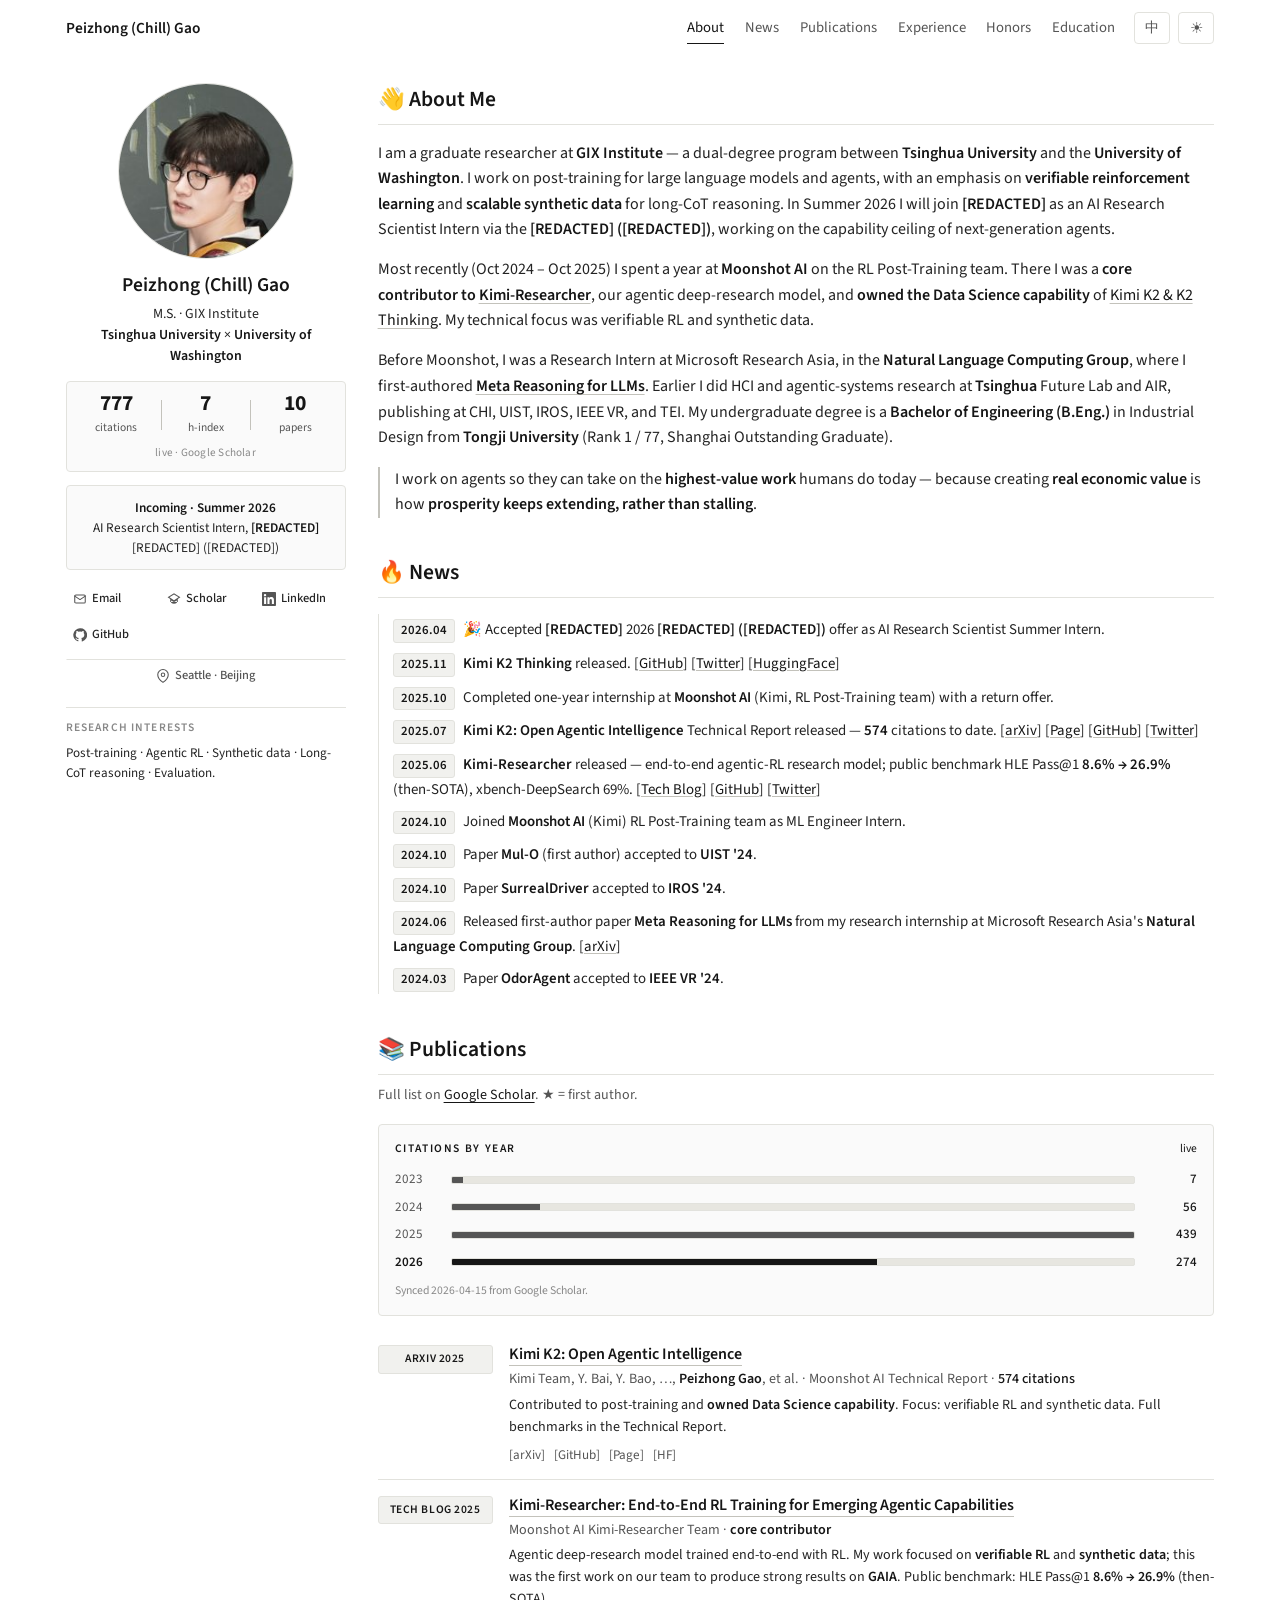
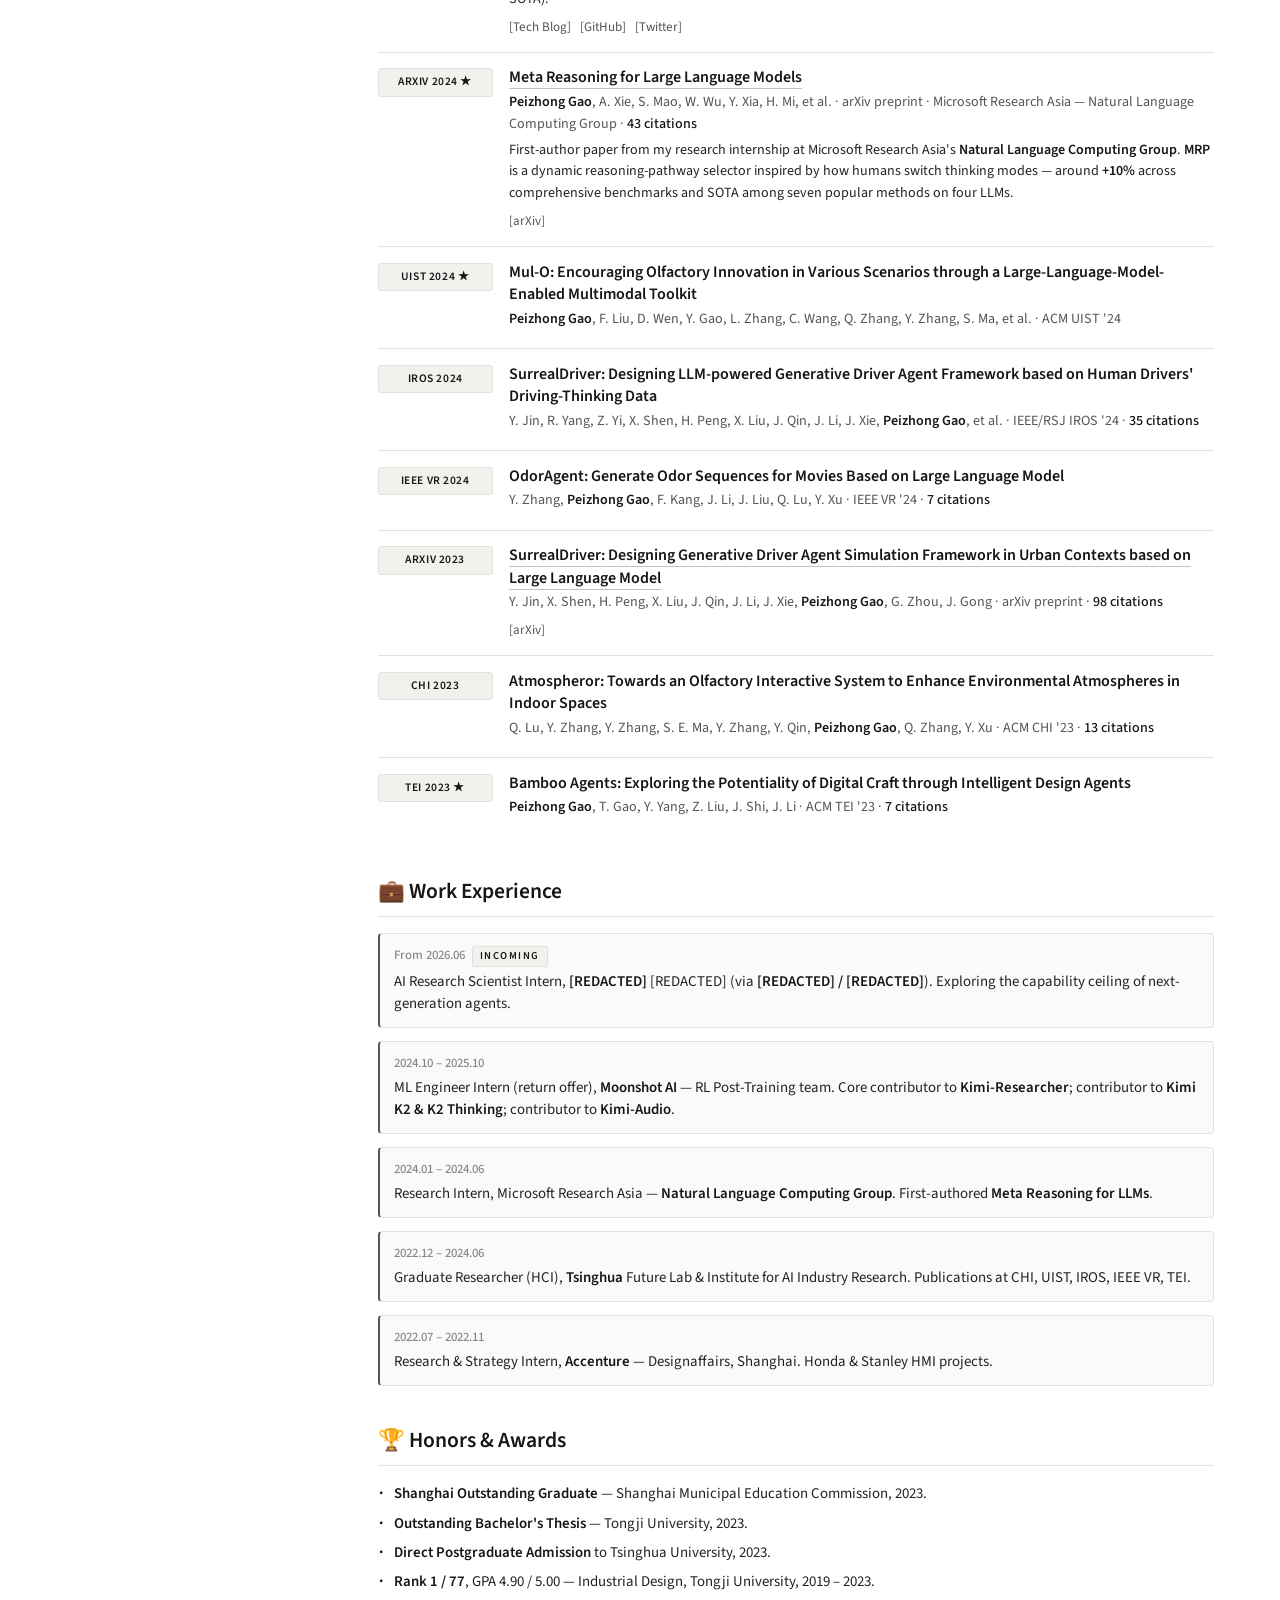
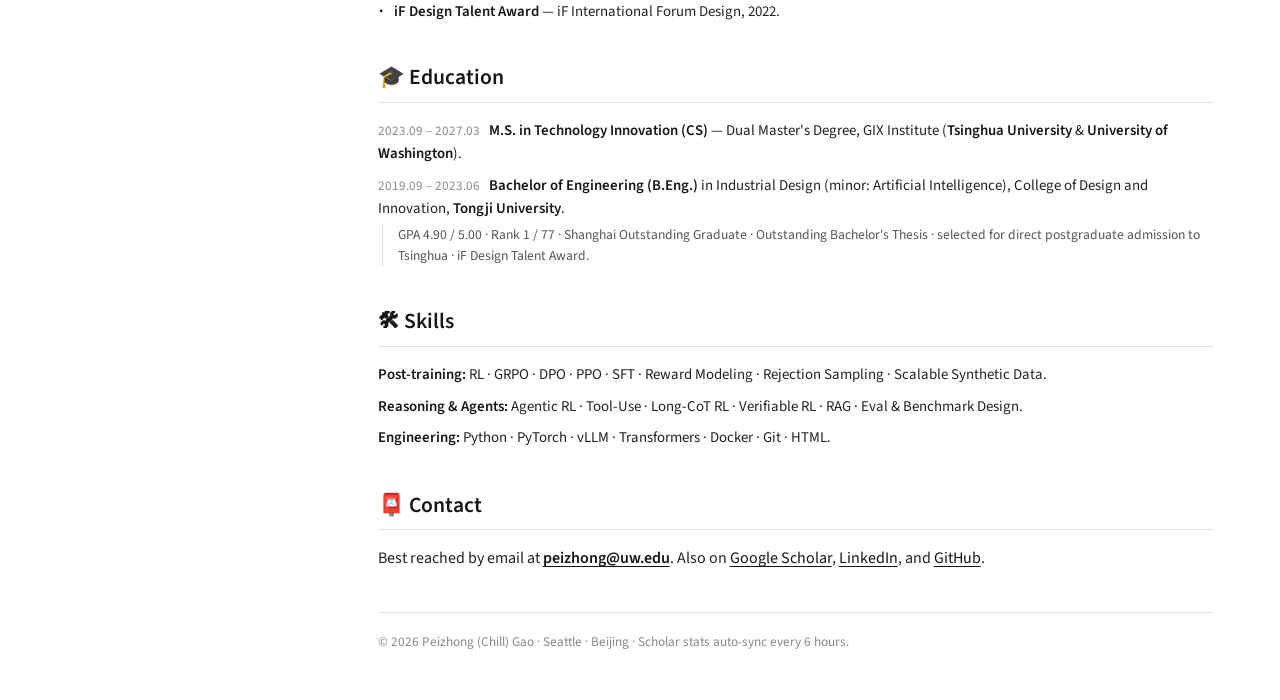
==== index.html @ 4f064c2e "Experience: soften [REDACTED] end date; Moonshot entry reframed as contributor across K2/K2 Thinking" ====
<!DOCTYPE html>
<html lang="en" data-theme="light" data-lang="en">
<head>
  <meta charset="UTF-8" />
  <meta name="viewport" content="width=device-width, initial-scale=1.0" />
  <title>Peizhong (Chill) Gao</title>
  <meta name="description" content="Personal homepage of Peizhong (Chill) Gao — LLM post-training and agent researcher. Incoming AI Research Scientist Intern at [REDACTED]. Core contributor to Kimi-Researcher; owned the Data Science capability of Kimi K2." />
  <meta name="author" content="Peizhong Gao" />

  <meta property="og:type" content="profile" />
  <meta property="og:title" content="Peizhong (Chill) Gao" />
  <meta property="og:description" content="LLM post-training and agent researcher." />
  <meta property="og:image" content="assets/profile.jpg" />

  <link rel="icon" href="data:image/svg+xml,%3Csvg xmlns='http://www.w3.org/2000/svg' viewBox='0 0 32 32'%3E%3Ctext y='23' font-size='20' font-weight='700' font-family='Helvetica,Arial,sans-serif'%3EPG%3C/text%3E%3C/svg%3E" />

  <link rel="preconnect" href="https://fonts.googleapis.com" />
  <link rel="preconnect" href="https://fonts.gstatic.com" crossorigin />
  <link href="https://fonts.googleapis.com/css2?family=Source+Sans+3:wght@400;500;600;700&display=swap" rel="stylesheet" />

  <link rel="stylesheet" href="styles.css?v=15" />
</head>
<body>
  <a class="skip-link" href="#main">Skip to content</a>

  <header class="site-header" id="site-header">
    <div class="header-inner">
      <a href="#top" class="home-link" data-en="Peizhong (Chill) Gao" data-zh="高培中 (Chill Gao)">Peizhong (Chill) Gao</a>
      <nav class="nav-primary" aria-label="Primary">
        <a href="#about"        data-en="About"         data-zh="关于">About</a>
        <a href="#news"         data-en="News"          data-zh="最新">News</a>
        <a href="#publications" data-en="Publications"  data-zh="论文">Publications</a>
        <a href="#experience"   data-en="Experience"    data-zh="经历">Experience</a>
        <a href="#honors"       data-en="Honors"        data-zh="荣誉">Honors</a>
        <a href="#education"    data-en="Education"     data-zh="教育">Education</a>
      </nav>
      <div class="header-tools">
        <button class="lang-toggle" id="langToggle" aria-label="Switch language" title="Switch language">
          <span class="lt-label">EN</span>
        </button>
        <button class="theme-toggle" id="themeToggle" aria-label="Toggle theme" title="Toggle theme">
          <span class="tt-light">☀</span><span class="tt-dark">☾</span>
        </button>
      </div>
    </div>
  </header>

  <div class="page" id="top">

    <aside class="sidebar">
      <img class="avatar" src="assets/profile.jpg" alt="Peizhong Gao" width="176" height="176" />

      <h1 class="profile-name" data-en="Peizhong (Chill) Gao" data-zh="高培中 (Chill Gao)">Peizhong (Chill) Gao</h1>

      <p class="profile-affil"
         data-en-html="true"
         data-en='M.S. · GIX Institute<br><b>Tsinghua University</b> × <b>University of Washington</b>'
         data-zh='GIX 学院 · 硕士研究生<br><b>清华大学</b> × <b>华盛顿大学</b>'>
        M.S. · GIX Institute<br><b>Tsinghua University</b> × <b>University of Washington</b>
      </p>

      <div class="profile-stats">
        <ul class="ps-list">
          <li><span class="ps-num" id="sideTotal">777</span><span class="ps-cap" data-en="citations" data-zh="引用">citations</span></li>
          <li><span class="ps-num" id="sideH">7</span><span class="ps-cap" data-en="h-index" data-zh="h 指数">h-index</span></li>
          <li><span class="ps-num" id="sidePubs">9</span><span class="ps-cap" data-en="papers" data-zh="论文">papers</span></li>
        </ul>
        <p class="ps-src" data-en="live · Google Scholar" data-zh="实时 · Google Scholar">live · Google Scholar</p>
      </div>

      <div class="profile-incoming"
           data-en-html="true"
           data-en='<b>Incoming · Summer 2026</b><br>AI Research Scientist Intern, <b>[REDACTED]</b> [REDACTED] ([REDACTED])'
           data-zh='<b>即将加入 · 2026 夏</b><br>AI Research Scientist 实习生<br><b>[REDACTED]</b> · [REDACTED] ([REDACTED])'>
        <b>Incoming · Summer 2026</b><br>AI Research Scientist Intern, <b>[REDACTED]</b> [REDACTED] ([REDACTED])
      </div>

      <ul class="contact-grid" aria-label="Links">
        <li><a href="mailto:peizhong@uw.edu" title="peizhong@uw.edu">
          <svg viewBox="0 0 24 24" width="16" height="16" fill="none" stroke="currentColor" stroke-width="1.8" stroke-linecap="round" stroke-linejoin="round"><rect x="3" y="5" width="18" height="14" rx="2"/><path d="m3 7 9 6 9-6"/></svg>
          <span>Email</span>
        </a></li>
        <li><a href="https://scholar.google.com/citations?user=Jwg8XugAAAAJ" target="_blank" rel="noopener" title="Google Scholar">
          <svg viewBox="0 0 24 24" width="16" height="16" fill="currentColor"><path d="M12 2 1 9l4.5 2.95V17h13V11.95L23 9 12 2Zm0 2.3L19.7 9 12 14 4.3 9 12 4.3Zm-5 10.3L12 17l5-2.4v3.9c-1.5 1-3.2 1.5-5 1.5s-3.5-.5-5-1.5v-3.9Z"/></svg>
          <span>Scholar</span>
        </a></li>
        <li><a href="https://www.linkedin.com/in/peizhong-gao-%E9%AB%98%E5%9F%B9%E4%B8%AD-83537126a" target="_blank" rel="noopener" title="LinkedIn">
          <svg viewBox="0 0 24 24" width="16" height="16" fill="currentColor"><path d="M20.45 20.45h-3.56v-5.57c0-1.33-.03-3.04-1.85-3.04-1.86 0-2.14 1.45-2.14 2.95v5.66H9.35V9h3.42v1.56h.05c.48-.9 1.64-1.86 3.38-1.86 3.61 0 4.28 2.38 4.28 5.47v6.28ZM5.34 7.43A2.07 2.07 0 1 1 5.34 3.3a2.07 2.07 0 0 1 0 4.13Zm1.78 13.02H3.56V9h3.56v11.45ZM22.23 0H1.77C.79 0 0 .78 0 1.73v20.54C0 23.22.79 24 1.77 24h20.46c.98 0 1.77-.78 1.77-1.73V1.73C24 .78 23.21 0 22.23 0Z"/></svg>
          <span>LinkedIn</span>
        </a></li>
        <li><a href="https://github.com/GPZ12138" target="_blank" rel="noopener" title="GitHub">
          <svg viewBox="0 0 24 24" width="16" height="16" fill="currentColor"><path d="M12 .5a11.5 11.5 0 0 0-3.64 22.41c.58.11.79-.25.79-.56v-2c-3.2.7-3.88-1.37-3.88-1.37-.53-1.35-1.29-1.72-1.29-1.72-1.05-.72.08-.7.08-.7 1.17.08 1.78 1.2 1.78 1.2 1.04 1.78 2.72 1.27 3.38.97.11-.75.41-1.27.74-1.56-2.55-.29-5.24-1.28-5.24-5.7 0-1.26.45-2.29 1.19-3.1-.12-.29-.51-1.46.11-3.05 0 0 .97-.31 3.18 1.18a10.93 10.93 0 0 1 5.78 0c2.2-1.49 3.17-1.18 3.17-1.18.62 1.59.23 2.76.11 3.05.74.81 1.18 1.84 1.18 3.1 0 4.43-2.69 5.41-5.25 5.69.42.36.8 1.07.8 2.16v3.2c0 .31.21.68.8.56A11.5 11.5 0 0 0 12 .5Z"/></svg>
          <span>GitHub</span>
        </a></li>
        <li class="sidebar-loc" title="Location">
          <svg viewBox="0 0 24 24" width="16" height="16" fill="none" stroke="currentColor" stroke-width="1.8" stroke-linecap="round" stroke-linejoin="round"><path d="M21 10c0 7-9 13-9 13S3 17 3 10a9 9 0 1 1 18 0z"/><circle cx="12" cy="10" r="3"/></svg>
          <span data-en="Seattle · Beijing" data-zh="西雅图 · 北京">Seattle · Beijing</span>
        </li>
      </ul>

      <div class="profile-interests">
        <p class="pi-label" data-en="Research interests" data-zh="研究方向">Research interests</p>
        <p class="pi-body"
           data-en="Post-training · Agentic RL · Synthetic data · Long-CoT reasoning · Evaluation."
           data-zh="后训练 · 智能体 RL · 合成数据 · 长思维链 · 评估">
          Post-training · Agentic RL · Synthetic data · Long-CoT reasoning · Evaluation.
        </p>
      </div>
    </aside>

    <main id="main" class="content">

      <section id="about" class="section">
        <h2 data-en="👋 About Me" data-zh="👋 关于我">👋 About Me</h2>
        <div class="about-body"
             data-en-html="true"
             data-en='<p>I am a graduate researcher at <b>GIX Institute</b> — a dual-degree program between <b>Tsinghua University</b> and the <b>University of Washington</b>. I work on post-training for large language models and agents, with an emphasis on <b>verifiable reinforcement learning</b> and <b>scalable synthetic data</b> for long-CoT reasoning. In Summer 2026 I will join <b>[REDACTED]</b> as an AI Research Scientist Intern via the <b>[REDACTED] ([REDACTED])</b>, working on the capability ceiling of next-generation agents.</p><p>Most recently (Oct 2024 – Oct 2025) I spent a year at <b>Moonshot AI</b> on the RL Post-Training team. There I was a <b>core contributor to <a href="https://moonshotai.github.io/Kimi-Researcher/" target="_blank" rel="noopener">Kimi-Researcher</a></b>, our agentic deep-research model, and <b>owned the Data Science capability</b> of <a href="https://github.com/MoonshotAI/Kimi-K2" target="_blank" rel="noopener">Kimi K2 &amp; K2 Thinking</a>. My technical focus was verifiable RL and synthetic data.</p><p>Before Moonshot, I was a Research Intern at Microsoft Research Asia, in the <b>Natural Language Computing Group</b>, where I first-authored <a href="https://arxiv.org/abs/2406.11698" target="_blank" rel="noopener"><b>Meta Reasoning for LLMs</b></a>. Earlier I did HCI and agentic-systems research at <b>Tsinghua</b> Future Lab and AIR, publishing at CHI, UIST, IROS, IEEE&nbsp;VR, and TEI. My undergraduate degree is a <b>Bachelor of Engineering (B.Eng.)</b> in Industrial Design from <b>Tongji University</b> (Rank 1 / 77, Shanghai Outstanding Graduate).</p><p class="about-close">I work on agents so they can take on the <b>highest-value work</b> humans do today — because creating <b>real economic value</b> is how <b>prosperity keeps extending, rather than stalling</b>.</p>'
             data-zh='<p>我是 <b>GIX 学院</b>的在读硕士研究生，GIX 是 <b>清华大学</b>与<b>华盛顿大学</b>合办的双学位项目。我的研究方向是大语言模型与智能体的 post-training，重点放在<b>可验证强化学习</b>与<b>可扩展合成数据</b>，服务于长思维链推理能力的训练。2026 年夏天我将加入<b>[REDACTED]</b>[REDACTED]，通过 <b>[REDACTED] ([REDACTED])</b> 人才项目担任 AI Research Scientist 实习生，研究下一代智能体的能力上限。</p><p>过去一年 (2024.10 – 2025.10) 我在 <b>Moonshot AI</b> 的强化学习 post-training 团队工作。期间我是 <b>Kimi-Researcher</b> (<a href="https://moonshotai.github.io/Kimi-Researcher/" target="_blank" rel="noopener">项目主页</a>) 的核心贡献者 — 这是我们团队的智能体深度研究模型；同时我<b>担任 Kimi K2 与 K2 Thinking 的 Data Science 能力负责人</b> (<a href="https://github.com/MoonshotAI/Kimi-K2" target="_blank" rel="noopener">GitHub</a>)，端到端负责这块能力的数据与训练。技术上的工作重点是可验证 RL 与合成数据。</p><p>在 Moonshot 之前，我在微软亚洲研究院<b>自然语言计算组</b>担任研究实习生，第一作者发表了 <a href="https://arxiv.org/abs/2406.11698" target="_blank" rel="noopener"><b>Meta Reasoning for LLMs</b></a>。更早之前，我在<b>清华大学</b>未来实验室与 AI 产业研究院 (AIR) 做人机交互与智能体方向的研究，论文发表于 CHI、UIST、IROS、IEEE&nbsp;VR、TEI。我的本科学位为<b>工学学士</b>，就读于<b>同济大学</b>工业设计专业，年级第 1 / 77，上海市优秀毕业生。</p><p class="about-close">我做 agent，是希望它们能承接人类今天<b>最高价值的工作</b> — 持续创造真实的<b>经济价值</b>，是让<b>繁荣得以延续、而不是停滞</b>的方式。</p>'>
          <p>I am a graduate researcher at <b>GIX Institute</b> — a dual-degree program between <b>Tsinghua University</b> and the <b>University of Washington</b>. I work on post-training for large language models and agents, with an emphasis on <b>verifiable reinforcement learning</b> and <b>scalable synthetic data</b> for long-CoT reasoning. In Summer 2026 I will join <b>[REDACTED]</b> as an AI Research Scientist Intern via the <b>[REDACTED] ([REDACTED])</b>, working on the capability ceiling of next-generation agents.</p>
          <p>Most recently (Oct 2024 – Oct 2025) I spent a year at <b>Moonshot AI</b> on the RL Post-Training team. There I was a <b>core contributor to <a href="https://moonshotai.github.io/Kimi-Researcher/" target="_blank" rel="noopener">Kimi-Researcher</a></b>, our agentic deep-research model, and <b>owned the Data Science capability</b> of <a href="https://github.com/MoonshotAI/Kimi-K2" target="_blank" rel="noopener">Kimi K2 &amp; K2 Thinking</a>. My technical focus was verifiable RL and synthetic data.</p>
          <p>Before Moonshot, I was a Research Intern at Microsoft Research Asia, in the <b>Natural Language Computing Group</b>, where I first-authored <a href="https://arxiv.org/abs/2406.11698" target="_blank" rel="noopener"><b>Meta Reasoning for LLMs</b></a>. Earlier I did HCI and agentic-systems research at <b>Tsinghua</b> Future Lab and AIR, publishing at CHI, UIST, IROS, IEEE&nbsp;VR, and TEI. My undergraduate degree is a <b>Bachelor of Engineering (B.Eng.)</b> in Industrial Design from <b>Tongji University</b> (Rank 1 / 77, Shanghai Outstanding Graduate).</p>
          <p class="about-close">I work on agents so they can take on the <b>highest-value work</b> humans do today — because creating <b>real economic value</b> is how <b>prosperity keeps extending, rather than stalling</b>.</p>
        </div>
      </section>

      <section id="news" class="section">
        <h2 data-en="🔥 News" data-zh="🔥 最新动态">🔥 News</h2>
        <ul class="news">
          <li data-en-html="true"
              data-en='<span class="ndate">2026.04</span> 🎉 Accepted <b>[REDACTED]</b> 2026 <b>[REDACTED] ([REDACTED])</b> offer as AI Research Scientist Summer Intern.'
              data-zh='<span class="ndate">2026.04</span> 🎉 接受<b>[REDACTED]</b> 2026 <b>[REDACTED] ([REDACTED])</b> 的 Offer，将以 AI Research Scientist 夏季实习生身份加入。'><span class="ndate">2026.04</span> 🎉 Accepted <b>[REDACTED]</b> 2026 <b>[REDACTED] ([REDACTED])</b> offer as AI Research Scientist Summer Intern.</li>
          <li data-en-html="true"
              data-en='<span class="ndate">2025.11</span> <b>Kimi K2 Thinking</b> released. [<a href="https://github.com/MoonshotAI/Kimi-K2" target="_blank" rel="noopener">GitHub</a>] [<a href="https://x.com/Kimi_Moonshot" target="_blank" rel="noopener">Twitter</a>] [<a href="https://huggingface.co/moonshotai" target="_blank" rel="noopener">HuggingFace</a>]'
              data-zh='<span class="ndate">2025.11</span> <b>Kimi K2 Thinking</b> 发布。[<a href="https://github.com/MoonshotAI/Kimi-K2" target="_blank" rel="noopener">GitHub</a>] [<a href="https://x.com/Kimi_Moonshot" target="_blank" rel="noopener">Twitter</a>] [<a href="https://huggingface.co/moonshotai" target="_blank" rel="noopener">HuggingFace</a>]'><span class="ndate">2025.11</span> <b>Kimi K2 Thinking</b> released. [<a href="https://github.com/MoonshotAI/Kimi-K2" target="_blank" rel="noopener">GitHub</a>] [<a href="https://x.com/Kimi_Moonshot" target="_blank" rel="noopener">Twitter</a>] [<a href="https://huggingface.co/moonshotai" target="_blank" rel="noopener">HuggingFace</a>]</li>
          <li data-en-html="true"
              data-en='<span class="ndate">2025.10</span> Completed one-year internship at <b>Moonshot AI</b> (Kimi, RL Post-Training team) with a return offer.'
              data-zh='<span class="ndate">2025.10</span> 完成 <b>Moonshot AI</b> (Kimi，强化学习后训练团队) 为期一年的实习，获得 Return Offer。'><span class="ndate">2025.10</span> Completed one-year internship at <b>Moonshot AI</b> (Kimi, RL Post-Training team) with a return offer.</li>
          <li data-en-html="true"
              data-en='<span class="ndate">2025.07</span> <b>Kimi K2: Open Agentic Intelligence</b> Technical Report released — <b>574</b> citations to date. [<a href="https://arxiv.org/abs/2507.20534" target="_blank" rel="noopener">arXiv</a>] [<a href="https://moonshotai.github.io/Kimi-K2/" target="_blank" rel="noopener">Page</a>] [<a href="https://github.com/MoonshotAI/Kimi-K2" target="_blank" rel="noopener">GitHub</a>] [<a href="https://x.com/Kimi_Moonshot" target="_blank" rel="noopener">Twitter</a>]'
              data-zh='<span class="ndate">2025.07</span> <b>Kimi K2: Open Agentic Intelligence</b> 技术报告发布 — 至今 <b>574</b> 次引用。[<a href="https://arxiv.org/abs/2507.20534" target="_blank" rel="noopener">arXiv</a>] [<a href="https://moonshotai.github.io/Kimi-K2/" target="_blank" rel="noopener">项目页</a>] [<a href="https://github.com/MoonshotAI/Kimi-K2" target="_blank" rel="noopener">GitHub</a>] [<a href="https://x.com/Kimi_Moonshot" target="_blank" rel="noopener">Twitter</a>]'><span class="ndate">2025.07</span> <b>Kimi K2: Open Agentic Intelligence</b> Technical Report released — <b>574</b> citations to date. [<a href="https://arxiv.org/abs/2507.20534" target="_blank" rel="noopener">arXiv</a>] [<a href="https://moonshotai.github.io/Kimi-K2/" target="_blank" rel="noopener">Page</a>] [<a href="https://github.com/MoonshotAI/Kimi-K2" target="_blank" rel="noopener">GitHub</a>] [<a href="https://x.com/Kimi_Moonshot" target="_blank" rel="noopener">Twitter</a>]</li>
          <li data-en-html="true"
              data-en='<span class="ndate">2025.06</span> <b>Kimi-Researcher</b> released — end-to-end agentic-RL research model; public benchmark HLE Pass@1 <b>8.6% → 26.9%</b> (then-SOTA), xbench-DeepSearch 69%. [<a href="https://moonshotai.github.io/Kimi-Researcher/" target="_blank" rel="noopener">Tech Blog</a>] [<a href="https://github.com/MoonshotAI/Kimi-Researcher" target="_blank" rel="noopener">GitHub</a>] [<a href="https://x.com/Kimi_Moonshot" target="_blank" rel="noopener">Twitter</a>]'
              data-zh='<span class="ndate">2025.06</span> <b>Kimi-Researcher</b> 发布 — 端到端智能体 RL 训练的研究模型；公开基准 HLE Pass@1 <b>8.6% → 26.9%</b> (当时 SOTA)，xbench-DeepSearch 69%。[<a href="https://moonshotai.github.io/Kimi-Researcher/" target="_blank" rel="noopener">技术博客</a>] [<a href="https://github.com/MoonshotAI/Kimi-Researcher" target="_blank" rel="noopener">GitHub</a>] [<a href="https://x.com/Kimi_Moonshot" target="_blank" rel="noopener">Twitter</a>]'><span class="ndate">2025.06</span> <b>Kimi-Researcher</b> released — end-to-end agentic-RL research model; public benchmark HLE Pass@1 <b>8.6% → 26.9%</b> (then-SOTA), xbench-DeepSearch 69%. [<a href="https://moonshotai.github.io/Kimi-Researcher/" target="_blank" rel="noopener">Tech Blog</a>] [<a href="https://github.com/MoonshotAI/Kimi-Researcher" target="_blank" rel="noopener">GitHub</a>] [<a href="https://x.com/Kimi_Moonshot" target="_blank" rel="noopener">Twitter</a>]</li>
          <li data-en-html="true"
              data-en='<span class="ndate">2024.10</span> Joined <b>Moonshot AI</b> (Kimi) RL Post-Training team as ML Engineer Intern.'
              data-zh='<span class="ndate">2024.10</span> 加入 <b>Moonshot AI</b> (Kimi) 强化学习后训练团队，担任机器学习工程师实习生。'><span class="ndate">2024.10</span> Joined <b>Moonshot AI</b> (Kimi) RL Post-Training team as ML Engineer Intern.</li>
          <li data-en-html="true"
              data-en='<span class="ndate">2024.10</span> Paper <b>Mul-O</b> (first author) accepted to <b>UIST &apos;24</b>.'
              data-zh='<span class="ndate">2024.10</span> 论文 <b>Mul-O</b> (第一作者) 被 <b>UIST &apos;24</b> 接收。'><span class="ndate">2024.10</span> Paper <b>Mul-O</b> (first author) accepted to <b>UIST '24</b>.</li>
          <li data-en-html="true"
              data-en='<span class="ndate">2024.10</span> Paper <b>SurrealDriver</b> accepted to <b>IROS &apos;24</b>.'
              data-zh='<span class="ndate">2024.10</span> 论文 <b>SurrealDriver</b> 被 <b>IROS &apos;24</b> 接收。'><span class="ndate">2024.10</span> Paper <b>SurrealDriver</b> accepted to <b>IROS '24</b>.</li>
          <li data-en-html="true"
              data-en='<span class="ndate">2024.06</span> Released first-author paper <b>Meta Reasoning for LLMs</b> from my research internship at Microsoft Research Asia&apos;s <b>Natural Language Computing Group</b>. [<a href="https://arxiv.org/abs/2406.11698" target="_blank" rel="noopener">arXiv</a>]'
              data-zh='<span class="ndate">2024.06</span> 发布一作论文 <b>Meta Reasoning for LLMs</b>，成果来自在微软亚洲研究院<b>自然语言计算组</b>的研究实习。[<a href="https://arxiv.org/abs/2406.11698" target="_blank" rel="noopener">arXiv</a>]'><span class="ndate">2024.06</span> Released first-author paper <b>Meta Reasoning for LLMs</b> from my research internship at Microsoft Research Asia's <b>Natural Language Computing Group</b>. [<a href="https://arxiv.org/abs/2406.11698" target="_blank" rel="noopener">arXiv</a>]</li>
          <li data-en-html="true"
              data-en='<span class="ndate">2024.03</span> Paper <b>OdorAgent</b> accepted to <b>IEEE VR &apos;24</b>.'
              data-zh='<span class="ndate">2024.03</span> 论文 <b>OdorAgent</b> 被 <b>IEEE VR &apos;24</b> 接收。'><span class="ndate">2024.03</span> Paper <b>OdorAgent</b> accepted to <b>IEEE VR '24</b>.</li>
          <li data-en-html="true"
              data-en='<span class="ndate">2024.01</span> Started research internship at Microsoft Research Asia (Natural Language Computing Group).'
              data-zh='<span class="ndate">2024.01</span> 入职微软亚洲研究院 (自然语言计算组) 开始研究实习。'><span class="ndate">2024.01</span> Started research internship at Microsoft Research Asia (Natural Language Computing Group).</li>
          <li data-en-html="true"
              data-en='<span class="ndate">2023.09</span> Started M.S. at <b>GIX Institute</b> (<b>Tsinghua</b> × <b>UW</b> dual degree).'
              data-zh='<span class="ndate">2023.09</span> 入读 <b>GIX 学院</b>硕士项目 (<b>清华</b> × <b>华盛顿大学</b>双学位)。'><span class="ndate">2023.09</span> Started M.S. at <b>GIX Institute</b> (<b>Tsinghua</b> × <b>UW</b> dual degree).</li>
          <li data-en-html="true"
              data-en='<span class="ndate">2023.06</span> Graduated from <b>Tongji University</b> with a Bachelor of Engineering in Industrial Design — Rank 1 / 77, Shanghai Outstanding Graduate, Outstanding Thesis; selected for direct postgraduate admission to <b>Tsinghua</b>.'
              data-zh='<span class="ndate">2023.06</span> 毕业于<b>同济大学</b>，获工业设计工学学士学位 — 年级第 1 / 77、上海市优秀毕业生、优秀本科毕业论文；保研 (推免) 至<b>清华大学</b>。'><span class="ndate">2023.06</span> Graduated from <b>Tongji University</b> with a Bachelor of Engineering in Industrial Design — Rank 1 / 77, Shanghai Outstanding Graduate, Outstanding Thesis; selected for direct postgraduate admission to <b>Tsinghua</b>.</li>
          <li data-en-html="true"
              data-en='<span class="ndate">2023.04</span> Poster <b>Atmospheror</b> accepted to <b>CHI &apos;23</b>.'
              data-zh='<span class="ndate">2023.04</span> Poster <b>Atmospheror</b> 被 <b>CHI &apos;23</b> 接收。'><span class="ndate">2023.04</span> Poster <b>Atmospheror</b> accepted to <b>CHI '23</b>.</li>
          <li data-en-html="true"
              data-en='<span class="ndate">2023.02</span> Paper <b>Bamboo Agents</b> (first author) accepted to <b>TEI &apos;23</b>.'
              data-zh='<span class="ndate">2023.02</span> 论文 <b>Bamboo Agents</b> (第一作者) 被 <b>TEI &apos;23</b> 接收。'><span class="ndate">2023.02</span> Paper <b>Bamboo Agents</b> (first author) accepted to <b>TEI '23</b>.</li>
        </ul>
      </section>

      <section id="publications" class="section">
        <h2 data-en="📚 Publications" data-zh="📚 发表论文">📚 Publications</h2>
        <p class="sec-sub" data-en-html="true"
           data-en='Full list on <a href="https://scholar.google.com/citations?user=Jwg8XugAAAAJ" target="_blank" rel="noopener">Google Scholar</a>. ★ = first author.'
           data-zh='完整列表见 <a href="https://scholar.google.com/citations?user=Jwg8XugAAAAJ" target="_blank" rel="noopener">Google Scholar</a>。★ = 第一作者。'>
          Full list on <a href="https://scholar.google.com/citations?user=Jwg8XugAAAAJ" target="_blank" rel="noopener">Google Scholar</a>. ★ = first author.
        </p>

        <div class="impact" id="impact">
          <p class="impact-head-line">
            <span class="impact-label" data-en="Citations by year" data-zh="逐年引用">Citations by year</span>
            <span class="impact-status" id="impactStatus">syncing…</span>
          </p>
          <div class="impact-bars" id="impactBars">
            <div class="impact-bar-row" data-year="2023" data-count="7"><span class="impact-bar-year">2023</span><div class="impact-bar-track"><span class="impact-bar-fill" style="width:1.6%"></span></div><span class="impact-bar-count">7</span></div>
            <div class="impact-bar-row" data-year="2024" data-count="56"><span class="impact-bar-year">2024</span><div class="impact-bar-track"><span class="impact-bar-fill" style="width:12.8%"></span></div><span class="impact-bar-count">56</span></div>
            <div class="impact-bar-row" data-year="2025" data-count="439"><span class="impact-bar-year">2025</span><div class="impact-bar-track"><span class="impact-bar-fill" style="width:100%"></span></div><span class="impact-bar-count">439</span></div>
            <div class="impact-bar-row is-current" data-year="2026" data-count="274"><span class="impact-bar-year">2026</span><div class="impact-bar-track"><span class="impact-bar-fill" style="width:62.4%"></span></div><span class="impact-bar-count">274</span></div>
          </div>
          <p class="impact-note" id="impactUpdated" data-en="Auto-synced every 6 hours from Google Scholar via GitHub Actions." data-zh="每 6 小时通过 GitHub Actions 自动同步自 Google Scholar。">Auto-synced every 6 hours from Google Scholar via GitHub Actions.</p>
        </div>

        <ol class="pub-list">

          <li class="pub">
            <div class="pub-venue">arXiv 2025</div>
            <div class="pub-body">
              <p class="pub-title"><a href="https://arxiv.org/abs/2507.20534" target="_blank" rel="noopener">Kimi K2: Open Agentic Intelligence</a></p>
              <p class="pub-authors">Kimi Team, Y. Bai, Y. Bao, …, <b>Peizhong Gao</b>, et&nbsp;al. · Moonshot AI Technical Report · <span class="pub-cite">574 citations</span></p>
              <p class="pub-note" data-en-html="true" data-en='Contributed to post-training and <b>owned Data Science capability</b>. Focus: verifiable RL and synthetic data. Full benchmarks in the Technical Report.' data-zh='参与后训练，并<b>担任 Data Science 能力负责人</b>。重点：可验证 RL、合成数据。完整 benchmark 请见技术报告。'>Contributed to post-training and <b>owned Data Science capability</b>. Focus: verifiable RL and synthetic data. Full benchmarks in the Technical Report.</p>
              <p class="pub-links"><a href="https://arxiv.org/abs/2507.20534" target="_blank" rel="noopener">[arXiv]</a> <a href="https://github.com/MoonshotAI/Kimi-K2" target="_blank" rel="noopener">[GitHub]</a> <a href="https://moonshotai.github.io/Kimi-K2/" target="_blank" rel="noopener">[Page]</a> <a href="https://huggingface.co/moonshotai" target="_blank" rel="noopener">[HF]</a></p>
            </div>
          </li>

          <li class="pub">
            <div class="pub-venue">Tech Blog 2025</div>
            <div class="pub-body">
              <p class="pub-title"><a href="https://moonshotai.github.io/Kimi-Researcher/" target="_blank" rel="noopener">Kimi-Researcher: End-to-End RL Training for Emerging Agentic Capabilities</a></p>
              <p class="pub-authors">Moonshot AI Kimi-Researcher Team · <b>core contributor</b></p>
              <p class="pub-note" data-en-html="true" data-en='Agentic deep-research model trained end-to-end with RL. My work focused on <b>verifiable RL</b> and <b>synthetic data</b>; this was the first work on our team to produce strong results on <b>GAIA</b>. Public benchmark: HLE Pass@1 <b>8.6% → 26.9%</b> (then-SOTA).' data-zh='端到端 RL 训练的智能体深度研究模型。我的工作重点在<b>可验证 RL</b> 与<b>合成数据</b>；这是团队第一批在 <b>GAIA</b> 上跑出强结果的工作。公开基准：HLE Pass@1 <b>8.6% → 26.9%</b> (当时 SOTA)。'>Agentic deep-research model trained end-to-end with RL. My work focused on <b>verifiable RL</b> and <b>synthetic data</b>; this was the first work on our team to produce strong results on <b>GAIA</b>. Public benchmark: HLE Pass@1 <b>8.6% → 26.9%</b> (then-SOTA).</p>
              <p class="pub-links"><a href="https://moonshotai.github.io/Kimi-Researcher/" target="_blank" rel="noopener">[Tech Blog]</a> <a href="https://github.com/MoonshotAI/Kimi-Researcher" target="_blank" rel="noopener">[GitHub]</a> <a href="https://x.com/Kimi_Moonshot" target="_blank" rel="noopener">[Twitter]</a></p>
            </div>
          </li>

          <li class="pub">
            <div class="pub-venue">arXiv 2024 ★</div>
            <div class="pub-body">
              <p class="pub-title"><a href="https://arxiv.org/abs/2406.11698" target="_blank" rel="noopener">Meta Reasoning for Large Language Models</a></p>
              <p class="pub-authors"><b>Peizhong Gao</b>, A. Xie, S. Mao, W. Wu, Y. Xia, H. Mi, et&nbsp;al. · arXiv preprint · Microsoft Research Asia — Natural Language Computing Group · <span class="pub-cite">43 citations</span></p>
              <p class="pub-note" data-en-html="true" data-en='First-author paper from my research internship at Microsoft Research Asia&apos;s <b>Natural Language Computing Group</b>. <b>MRP</b> is a dynamic reasoning-pathway selector inspired by how humans switch thinking modes — around <b>+10%</b> across comprehensive benchmarks and SOTA among seven popular methods on four LLMs.' data-zh='在微软亚洲研究院<b>自然语言计算组</b>研究实习期间的一作论文。<b>MRP</b> 是受人类思维模式切换启发的动态推理路径选择方法 — 在综合基准上提升约 <b>+10%</b>，在 4 个 LLM × 7 种主流方法中取得 SOTA。'>First-author paper from my research internship at Microsoft Research Asia's <b>Natural Language Computing Group</b>. <b>MRP</b> is a dynamic reasoning-pathway selector inspired by how humans switch thinking modes — around <b>+10%</b> across comprehensive benchmarks and SOTA among seven popular methods on four LLMs.</p>
              <p class="pub-links"><a href="https://arxiv.org/abs/2406.11698" target="_blank" rel="noopener">[arXiv]</a></p>
            </div>
          </li>

          <li class="pub">
            <div class="pub-venue">UIST 2024 ★</div>
            <div class="pub-body">
              <p class="pub-title">Mul-O: Encouraging Olfactory Innovation in Various Scenarios through a Large-Language-Model-Enabled Multimodal Toolkit</p>
              <p class="pub-authors"><b>Peizhong Gao</b>, F. Liu, D. Wen, Y. Gao, L. Zhang, C. Wang, Q. Zhang, Y. Zhang, S. Ma, et&nbsp;al. · ACM UIST '24</p>
            </div>
          </li>

          <li class="pub">
            <div class="pub-venue">IROS 2024</div>
            <div class="pub-body">
              <p class="pub-title">SurrealDriver: Designing LLM-powered Generative Driver Agent Framework based on Human Drivers' Driving-Thinking Data</p>
              <p class="pub-authors">Y. Jin, R. Yang, Z. Yi, X. Shen, H. Peng, X. Liu, J. Qin, J. Li, J. Xie, <b>Peizhong Gao</b>, et&nbsp;al. · IEEE/RSJ IROS '24 · <span class="pub-cite">35 citations</span></p>
            </div>
          </li>

          <li class="pub">
            <div class="pub-venue">IEEE VR 2024</div>
            <div class="pub-body">
              <p class="pub-title">OdorAgent: Generate Odor Sequences for Movies Based on Large Language Model</p>
              <p class="pub-authors">Y. Zhang, <b>Peizhong Gao</b>, F. Kang, J. Li, J. Liu, Q. Lu, Y. Xu · IEEE VR '24 · <span class="pub-cite">7 citations</span></p>
            </div>
          </li>

          <li class="pub">
            <div class="pub-venue">arXiv 2023</div>
            <div class="pub-body">
              <p class="pub-title"><a href="https://arxiv.org/abs/2309.13193" target="_blank" rel="noopener">SurrealDriver: Designing Generative Driver Agent Simulation Framework in Urban Contexts based on Large Language Model</a></p>
              <p class="pub-authors">Y. Jin, X. Shen, H. Peng, X. Liu, J. Qin, J. Li, J. Xie, <b>Peizhong Gao</b>, G. Zhou, J. Gong · arXiv preprint · <span class="pub-cite">98 citations</span></p>
              <p class="pub-links"><a href="https://arxiv.org/abs/2309.13193" target="_blank" rel="noopener">[arXiv]</a></p>
            </div>
          </li>

          <li class="pub">
            <div class="pub-venue">CHI 2023</div>
            <div class="pub-body">
              <p class="pub-title">Atmospheror: Towards an Olfactory Interactive System to Enhance Environmental Atmospheres in Indoor Spaces</p>
              <p class="pub-authors">Q. Lu, Y. Zhang, Y. Zhang, S. E. Ma, Y. Zhang, Y. Qin, <b>Peizhong Gao</b>, Q. Zhang, Y. Xu · ACM CHI '23 · <span class="pub-cite">13 citations</span></p>
            </div>
          </li>

          <li class="pub">
            <div class="pub-venue">TEI 2023 ★</div>
            <div class="pub-body">
              <p class="pub-title">Bamboo Agents: Exploring the Potentiality of Digital Craft through Intelligent Design Agents</p>
              <p class="pub-authors"><b>Peizhong Gao</b>, T. Gao, Y. Yang, Z. Liu, J. Shi, J. Li · ACM TEI '23 · <span class="pub-cite">7 citations</span></p>
            </div>
          </li>

        </ol>
      </section>

      <section id="experience" class="section">
        <h2 data-en="💼 Work Experience" data-zh="💼 工作经历">💼 Work Experience</h2>
        <ul class="exp">
          <li>
            <div class="exp-dates">From 2026.06 <span class="exp-tag" data-en="incoming" data-zh="即将加入">incoming</span></div>
            <p class="exp-role" data-en-html="true"
               data-en='AI Research Scientist Intern, <b>[REDACTED]</b> [REDACTED] (via <b>[REDACTED] / [REDACTED]</b>). Exploring the capability ceiling of next-generation agents.'
               data-zh='AI Research Scientist 实习生，<b>[REDACTED]</b>[REDACTED] (通过 <b>[REDACTED] ([REDACTED])</b> 人才项目)。研究下一代智能体的能力上限。'>
              AI Research Scientist Intern, <b>[REDACTED]</b> [REDACTED] (via <b>[REDACTED] / [REDACTED]</b>). Exploring the capability ceiling of next-generation agents.
            </p>
          </li>
          <li>
            <div class="exp-dates">2024.10 – 2025.10</div>
            <p class="exp-role" data-en-html="true"
               data-en='ML Engineer Intern (return offer), <b>Moonshot AI</b> — RL Post-Training team. Core contributor to <b>Kimi-Researcher</b>; contributor to <b>Kimi K2 &amp; K2 Thinking</b>; contributor to <b>Kimi-Audio</b>.'
               data-zh='机器学习工程师实习生 (获 Return Offer)，<b>Moonshot AI</b> — 强化学习后训练团队。<b>Kimi-Researcher</b> 核心贡献者；<b>Kimi K2 与 K2 Thinking</b> 贡献者；<b>Kimi-Audio</b> 贡献者。'>
              ML Engineer Intern (return offer), <b>Moonshot AI</b> — RL Post-Training team. Core contributor to <b>Kimi-Researcher</b>; contributor to <b>Kimi K2 &amp; K2 Thinking</b>; contributor to <b>Kimi-Audio</b>.
            </p>
          </li>
          <li>
            <div class="exp-dates">2024.01 – 2024.06</div>
            <p class="exp-role" data-en-html="true"
               data-en='Research Intern, Microsoft Research Asia — <b>Natural Language Computing Group</b>. First-authored <b>Meta Reasoning for LLMs</b>.'
               data-zh='研究实习生，微软亚洲研究院 (MSRA) — <b>自然语言计算组 (Natural Language Computing Group)</b>。一作发表 <b>Meta Reasoning for LLMs</b>。'>
              Research Intern, Microsoft Research Asia — <b>Natural Language Computing Group</b>. First-authored <b>Meta Reasoning for LLMs</b>.
            </p>
          </li>
          <li>
            <div class="exp-dates">2022.12 – 2024.06</div>
            <p class="exp-role" data-en-html="true"
               data-en='Graduate Researcher (HCI), <b>Tsinghua</b> Future Lab &amp; Institute for AI Industry Research. Publications at CHI, UIST, IROS, IEEE VR, TEI.'
               data-zh='研究生科研助理 (HCI)，<b>清华大学</b>未来实验室与 AI 产业研究院 (AIR)。论文发表于 CHI、UIST、IROS、IEEE VR、TEI。'>
              Graduate Researcher (HCI), <b>Tsinghua</b> Future Lab &amp; Institute for AI Industry Research. Publications at CHI, UIST, IROS, IEEE VR, TEI.
            </p>
          </li>
          <li>
            <div class="exp-dates">2022.07 – 2022.11</div>
            <p class="exp-role" data-en-html="true"
               data-en='Research &amp; Strategy Intern, <b>Accenture</b> — Designaffairs, Shanghai. Honda &amp; Stanley HMI projects.'
               data-zh='研究与策略实习生，<b>埃森哲 Accenture</b> — Designaffairs，上海。参与 Honda 与 Stanley 的 HMI 项目。'>
              Research &amp; Strategy Intern, <b>Accenture</b> — Designaffairs, Shanghai. Honda &amp; Stanley HMI projects.
            </p>
          </li>
        </ul>
      </section>

      <section id="honors" class="section">
        <h2 data-en="🏆 Honors &amp; Awards" data-zh="🏆 荣誉奖项">🏆 Honors &amp; Awards</h2>
        <ul class="honors">
          <li data-en-html="true" data-en='<b>Shanghai Outstanding Graduate</b> — Shanghai Municipal Education Commission, 2023.' data-zh='<b>上海市优秀毕业生</b> — 上海市教育委员会，2023。'><b>Shanghai Outstanding Graduate</b> — Shanghai Municipal Education Commission, 2023.</li>
          <li data-en-html="true" data-en='<b>Outstanding Bachelor&apos;s Thesis</b> — Tongji University, 2023.' data-zh='<b>优秀本科毕业设计 (论文)</b> — 同济大学，2023。'><b>Outstanding Bachelor's Thesis</b> — Tongji University, 2023.</li>
          <li data-en-html="true" data-en='<b>Direct Postgraduate Admission</b> to Tsinghua University, 2023.' data-zh='<b>保研 (推免)</b> 至清华大学，2023。'><b>Direct Postgraduate Admission</b> to Tsinghua University, 2023.</li>
          <li data-en-html="true" data-en='<b>Rank 1 / 77</b>, GPA 4.90 / 5.00 — Industrial Design, Tongji University, 2019 – 2023.' data-zh='<b>年级第 1 / 77</b>，GPA 4.90 / 5.00 — 同济大学工业设计，2019 – 2023。'><b>Rank 1 / 77</b>, GPA 4.90 / 5.00 — Industrial Design, Tongji University, 2019 – 2023.</li>
          <li data-en-html="true" data-en='<b>iF Design Talent Award</b> — iF International Forum Design, 2022.' data-zh='<b>iF Design Talent Award</b> — iF 国际论坛设计奖，2022。'><b>iF Design Talent Award</b> — iF International Forum Design, 2022.</li>
        </ul>
      </section>

      <section id="education" class="section">
        <h2 data-en="🎓 Education" data-zh="🎓 教育经历">🎓 Education</h2>
        <ul class="edu">
          <li data-en-html="true"
              data-en='<span class="edu-date">2023.09 – 2027.03</span> <b>M.S. in Technology Innovation (CS)</b> — Dual Master&apos;s Degree, GIX Institute (<b>Tsinghua University</b> &amp; <b>University of Washington</b>).'
              data-zh='<span class="edu-date">2023.09 – 2027.03</span> <b>技术创新硕士 (计算机科学方向)</b> — 双学位 (Dual Master&apos;s Degree)，GIX 学院 (<b>清华大学</b> & <b>华盛顿大学</b>)。'>
            <span class="edu-date">2023.09 – 2027.03</span> <b>M.S. in Technology Innovation (CS)</b> — Dual Master's Degree, GIX Institute (<b>Tsinghua University</b> &amp; <b>University of Washington</b>).
          </li>
          <li data-en-html="true" data-en='<span class="edu-date">2019.09 – 2023.06</span> <b>Bachelor of Engineering (B.Eng.)</b> in Industrial Design (minor: Artificial Intelligence), College of Design and Innovation, <b>Tongji University</b>.<div class="edu-sub">GPA 4.90 / 5.00 · Rank 1 / 77 · Shanghai Outstanding Graduate · Outstanding Bachelor&apos;s Thesis · selected for direct postgraduate admission to Tsinghua · iF Design Talent Award.</div>' data-zh='<span class="edu-date">2019.09 – 2023.06</span> <b>工学学士 (Bachelor of Engineering)</b>，工业设计 (辅修：人工智能)，设计创意学院，<b>同济大学</b>。<div class="edu-sub">GPA 4.90 / 5.00 · 年级第 1 / 77 · 上海市优秀毕业生 · 优秀本科毕业论文 · 保研 (推免) 至清华 · iF Design Talent Award。</div>'>
            <span class="edu-date">2019.09 – 2023.06</span> <b>Bachelor of Engineering (B.Eng.)</b> in Industrial Design (minor: Artificial Intelligence), College of Design and Innovation, <b>Tongji University</b>.
            <div class="edu-sub">GPA 4.90 / 5.00 · Rank 1 / 77 · Shanghai Outstanding Graduate · Outstanding Bachelor's Thesis · selected for direct postgraduate admission to Tsinghua · iF Design Talent Award.</div>
          </li>
        </ul>
      </section>

      <section id="skills" class="section">
        <h2 data-en="🛠 Skills" data-zh="🛠 技能">🛠 Skills</h2>
        <p class="skills-line" data-en-html="true" data-en='<b>Post-training:</b> RL · GRPO · DPO · PPO · SFT · Reward Modeling · Rejection Sampling · Scalable Synthetic Data.' data-zh='<b>后训练：</b>RL · GRPO · DPO · PPO · SFT · Reward Modeling · Rejection Sampling · 可扩展合成数据。'><b>Post-training:</b> RL · GRPO · DPO · PPO · SFT · Reward Modeling · Rejection Sampling · Scalable Synthetic Data.</p>
        <p class="skills-line" data-en-html="true" data-en='<b>Reasoning &amp; Agents:</b> Agentic RL · Tool-Use · Long-CoT RL · Verifiable RL · RAG · Eval &amp; Benchmark Design.' data-zh='<b>推理与智能体：</b>Agentic RL · 工具使用 · 长思维链 RL · 可验证 RL · RAG · 评估与基准设计。'><b>Reasoning &amp; Agents:</b> Agentic RL · Tool-Use · Long-CoT RL · Verifiable RL · RAG · Eval &amp; Benchmark Design.</p>
        <p class="skills-line" data-en-html="true" data-en='<b>Engineering:</b> Python · PyTorch · vLLM · Transformers · Docker · Git · HTML.' data-zh='<b>工程：</b>Python · PyTorch · vLLM · Transformers · Docker · Git · HTML。'><b>Engineering:</b> Python · PyTorch · vLLM · Transformers · Docker · Git · HTML.</p>
      </section>

      <section id="contact" class="section">
        <h2 data-en="📮 Contact" data-zh="📮 联系我">📮 Contact</h2>
        <p data-en-html="true"
           data-en='Best reached by email at <a href="mailto:peizhong@uw.edu"><b>peizhong@uw.edu</b></a>. Also on <a href="https://scholar.google.com/citations?user=Jwg8XugAAAAJ" target="_blank" rel="noopener">Google Scholar</a>, <a href="https://www.linkedin.com/in/peizhong-gao-%E9%AB%98%E5%9F%B9%E4%B8%AD-83537126a" target="_blank" rel="noopener">LinkedIn</a>, and <a href="https://github.com/GPZ12138" target="_blank" rel="noopener">GitHub</a>.'
           data-zh='最直接的联系方式：邮件 <a href="mailto:peizhong@uw.edu"><b>peizhong@uw.edu</b></a>。也可以在 <a href="https://scholar.google.com/citations?user=Jwg8XugAAAAJ" target="_blank" rel="noopener">Google Scholar</a>、<a href="https://www.linkedin.com/in/peizhong-gao-%E9%AB%98%E5%9F%B9%E4%B8%AD-83537126a" target="_blank" rel="noopener">LinkedIn</a> 或 <a href="https://github.com/GPZ12138" target="_blank" rel="noopener">GitHub</a> 上找到我。'>
          Best reached by email at <a href="mailto:peizhong@uw.edu"><b>peizhong@uw.edu</b></a>. Also on <a href="https://scholar.google.com/citations?user=Jwg8XugAAAAJ" target="_blank" rel="noopener">Google Scholar</a>, <a href="https://www.linkedin.com/in/peizhong-gao-%E9%AB%98%E5%9F%B9%E4%B8%AD-83537126a" target="_blank" rel="noopener">LinkedIn</a>, and <a href="https://github.com/GPZ12138" target="_blank" rel="noopener">GitHub</a>.
        </p>
      </section>

      <footer class="site-footer">
        <p data-en="© 2026 Peizhong (Chill) Gao · Seattle · Beijing · Scholar stats auto-sync every 6 hours." data-zh="© 2026 高培中 (Chill Gao) · 西雅图 · 北京 · Scholar 数据每 6 小时自动同步。">© 2026 Peizhong (Chill) Gao · Seattle · Beijing · Scholar stats auto-sync every 6 hours.</p>
      </footer>
    </main>
  </div>

  <script src="script.js?v=12" defer></script>
  <script src="analytics.js?v=1" defer></script>
</body>
</html>
---- styles.css ----
/* =============================================================
 * Peizhong (Chill) Gao — personal site
 * One font. Monochrome gray palette. No accent colors.
 * ============================================================= */

:root {
  --bg:            #ffffff;
  --bg-soft:       #fafafa;
  --bg-mute:       #f1f1ee;
  --bg-deep:       #e7e6e0;
  --text:          #161616;
  --text-body:     #232323;
  --text-dim:      #555555;
  --text-faint:    #888888;
  --border:        #e2e2dd;
  --border-strong: #c3c2bb;

  --ff:    "Source Sans 3", -apple-system, BlinkMacSystemFont, "Segoe UI", Roboto, "Helvetica Neue", Arial, sans-serif;

  --page-max:   1200px;
  --sidebar-w:  280px;
  --header-h:   56px;
  --gap:        clamp(1.4rem, 2.5vw, 2.2rem);
  --px:         clamp(1rem, 2.2vw, 1.6rem);
  --radius:     4px;
}

html[data-theme="dark"] {
  --bg:            #0e0e0f;
  --bg-soft:       #151516;
  --bg-mute:       #1c1c1d;
  --bg-deep:       #222224;
  --text:          #ededec;
  --text-body:     #d6d6d4;
  --text-dim:      #a1a19d;
  --text-faint:    #70706d;
  --border:        #2a2a2c;
  --border-strong: #3c3c3f;
}

/* Reset */
*, *::before, *::after { box-sizing: border-box; }
html { -webkit-text-size-adjust: 100%; text-size-adjust: 100%; scroll-behavior: smooth; scroll-padding-top: calc(var(--header-h) + 10px); }
body, h1, h2, h3, h4, h5, h6, p, ul, ol, figure { margin: 0; }
ul, ol { padding: 0; list-style: none; }
img, svg { display: block; max-width: 100%; }
a { color: inherit; }
button { font: inherit; color: inherit; background: none; border: 0; cursor: pointer; padding: 0; }

body {
  margin: 0;
  font-family: var(--ff);
  font-size: 1rem;
  line-height: 1.6;
  color: var(--text-body);
  background: var(--bg);
  -webkit-font-smoothing: antialiased;
  -moz-osx-font-smoothing: grayscale;
  text-rendering: optimizeLegibility;
}
::selection { background: var(--text); color: var(--bg); }

b, strong { font-weight: 600; color: var(--text); }
em { font-style: normal; }     /* disable italics everywhere */

.skip-link {
  position: absolute; top: -40px; left: 12px; z-index: 100;
  background: var(--text); color: var(--bg); padding: 6px 10px;
  text-decoration: none; border-radius: 3px;
}
.skip-link:focus { top: 10px; }

/* Header */
.site-header {
  position: sticky; top: 0; z-index: 40;
  background: color-mix(in oklab, var(--bg) 92%, transparent);
  backdrop-filter: blur(10px);
  -webkit-backdrop-filter: blur(10px);
  border-bottom: 1px solid transparent;
  transition: border-color 0.2s;
}
.site-header.is-scrolled { border-bottom-color: var(--border); }
.header-inner {
  max-width: var(--page-max);
  margin: 0 auto;
  padding: 0 var(--px);
  height: var(--header-h);
  display: flex; align-items: center; gap: 1.2rem;
}
.home-link {
  text-decoration: none;
  color: var(--text);
  font-weight: 600;
  margin-right: auto;
  font-size: 0.96rem;
}
.nav-primary { display: flex; gap: 1.3rem; font-size: 0.92rem; }
.nav-primary a {
  color: var(--text-dim);
  text-decoration: none;
  padding: 4px 0;
  border-bottom: 1.5px solid transparent;
  transition: color 0.15s, border-color 0.15s;
}
.nav-primary a:hover,
.nav-primary a.is-active {
  color: var(--text);
  border-bottom-color: var(--text);
}
@media (max-width: 880px) { .nav-primary { gap: 0.9rem; font-size: 0.88rem; } }
@media (max-width: 720px) { .nav-primary { display: none; } }

.header-tools { display: flex; align-items: center; gap: 8px; }
.lang-toggle, .theme-toggle {
  width: auto; min-width: 36px; height: 32px;
  padding: 0 10px;
  border-radius: 4px;
  border: 1px solid var(--border);
  color: var(--text-dim);
  font-size: 0.85rem;
  font-weight: 500;
  display: inline-flex; align-items: center; justify-content: center;
  transition: color 0.15s, border-color 0.15s, background 0.15s;
}
.lang-toggle:hover, .theme-toggle:hover {
  color: var(--text);
  border-color: var(--border-strong);
  background: var(--bg-mute);
}
.theme-toggle { width: 32px; padding: 0; font-size: 0.95rem; }
.theme-toggle .tt-dark { display: none; }
html[data-theme="dark"] .theme-toggle .tt-light { display: none; }
html[data-theme="dark"] .theme-toggle .tt-dark  { display: inline; }

/* Page layout */
.page {
  max-width: var(--page-max);
  margin: 0 auto;
  padding: 1.6rem var(--px) 3rem;
  display: grid;
  grid-template-columns: var(--sidebar-w) minmax(0, 1fr);
  gap: var(--gap);
  align-items: start;
}
@media (max-width: 960px) {
  .page { grid-template-columns: 1fr; }
}

/* Sidebar */
.sidebar {
  position: sticky;
  top: calc(var(--header-h) + 0.8rem);
  align-self: start;
}
@media (max-width: 960px) {
  .sidebar { position: static; margin-bottom: 1rem; }
}

.avatar {
  width: 176px;
  height: 176px;
  margin: 0 auto 0.9rem;
  border-radius: 50%;
  object-fit: cover;
  object-position: center 25%;
  display: block;
  border: 1px solid var(--border);
}

.profile-name {
  font-size: 1.22rem;
  font-weight: 600;
  color: var(--text);
  text-align: center;
  line-height: 1.25;
  margin-bottom: 0.4rem;
}

.profile-affil {
  font-size: 0.87rem;
  color: var(--text-body);
  text-align: center;
  line-height: 1.5;
  margin-bottom: 0.9rem;
}

/* Stats + Incoming — identical box style for visual consistency */
.profile-stats,
.profile-incoming {
  padding: 0.7rem 0.8rem;
  background: var(--bg-soft);
  border: 1px solid var(--border);
  border-radius: var(--radius);
  margin-bottom: 0.85rem;
}
.profile-stats { padding: 0.7rem 0.3rem 0.55rem; }
.ps-list {
  display: grid;
  grid-template-columns: repeat(3, 1fr);
  gap: 0;
  text-align: center;
}
.ps-list li {
  display: flex; flex-direction: column; gap: 1px;
  padding: 0 4px;
  position: relative;
}
.ps-list li + li::before {
  content: "";
  position: absolute; left: 0; top: 15%; bottom: 15%;
  width: 1px;
  background: var(--border-strong);
}
.ps-num {
  font-size: 1.35rem;
  font-weight: 700;
  color: var(--text);
  line-height: 1;
  font-variant-numeric: tabular-nums;
}
.ps-cap {
  font-size: 0.72rem;
  color: var(--text-dim);
  margin-top: 3px;
  text-transform: lowercase;
}
.ps-src {
  font-size: 0.7rem;
  text-align: center;
  color: var(--text-faint);
  margin-top: 0.45rem;
  letter-spacing: 0.02em;
}

.profile-incoming {
  font-size: 0.83rem;
  text-align: center;
  line-height: 1.5;
  color: var(--text-body);
}

/* Contact grid: 3 columns, icon + label inline */
.contact-grid {
  display: grid;
  grid-template-columns: repeat(3, 1fr);
  gap: 4px;
  margin-bottom: 0.9rem;
}
.contact-grid > li > a,
.contact-grid > li.sidebar-loc {
  display: inline-flex;
  align-items: center;
  gap: 5px;
  padding: 5px 6px;
  font-size: 0.78rem;
  border-radius: 3px;
  color: var(--text-body);
  text-decoration: none;
  border: 1px solid transparent;
  white-space: nowrap;
  transition: background 0.15s, border-color 0.15s, color 0.15s;
}
.contact-grid > li > a:hover {
  background: var(--bg-mute);
  border-color: var(--border);
  color: var(--text);
}
.contact-grid > li > a > svg,
.contact-grid > li.sidebar-loc > svg {
  width: 14px; height: 14px;
  color: var(--text-dim);
  flex-shrink: 0;
}
.contact-grid > li > a:hover > svg { color: var(--text); }
.contact-grid > li.sidebar-loc {
  color: var(--text-dim);
  font-size: 0.78rem;
  grid-column: 1 / -1;
  justify-content: center;
  padding-top: 6px;
  margin-top: 4px;
  border-top: 1px solid var(--border);
  border-radius: 0;
}
.contact-grid span { font-weight: 500; }

.profile-interests {
  margin-top: 0.2rem;
  padding-top: 0.7rem;
  border-top: 1px solid var(--border);
}
.pi-label {
  font-size: 0.72rem;
  text-transform: uppercase;
  letter-spacing: 0.1em;
  color: var(--text-faint);
  margin-bottom: 0.35rem;
  font-weight: 600;
}
.pi-body {
  font-size: 0.82rem;
  color: var(--text-body);
  line-height: 1.55;
}

/* Main content */
.content { min-width: 0; }

.section { margin-bottom: 2.4rem; }
.section h2 {
  font-size: 1.35rem;
  font-weight: 600;
  color: var(--text);
  margin-bottom: 1rem;
  padding-bottom: 0.4rem;
  border-bottom: 1px solid var(--border);
}
.sec-sub {
  font-size: 0.88rem;
  color: var(--text-dim);
  margin-top: -0.4rem;
  margin-bottom: 1.1rem;
}
.sec-sub a {
  color: var(--text);
  text-decoration: underline;
  text-underline-offset: 3px;
}

/* About */
#about p { margin-bottom: 0.9rem; color: var(--text-body); }
#about p:last-child { margin-bottom: 0; }
#about a {
  color: var(--text);
  text-decoration: underline;
  text-underline-offset: 3px;
  text-decoration-color: var(--border-strong);
  transition: text-decoration-color 0.2s;
}
#about a:hover { text-decoration-color: var(--text); }
.about-close {
  color: var(--text-dim);
  padding-left: 0.95rem;
  border-left: 2px solid var(--border-strong);
  margin-top: 1rem !important;
}

/* News */
.news {
  max-height: 380px;
  overflow-y: auto;
  padding: 0.25rem 0.8rem 0.25rem 0.9rem;
  border-left: 1px solid var(--border);
  scrollbar-width: thin;
  display: flex; flex-direction: column; gap: 0.55rem;
}
.news::-webkit-scrollbar { width: 5px; }
.news::-webkit-scrollbar-thumb { background: var(--border-strong); border-radius: 999px; }
.news li {
  font-size: 0.93rem;
  line-height: 1.55;
  color: var(--text-body);
}
.ndate {
  display: inline-block;
  font-size: 0.8rem;
  color: var(--text);
  background: var(--bg-mute);
  border: 1px solid var(--border);
  padding: 1px 7px;
  border-radius: 3px;
  margin-right: 5px;
  font-weight: 600;
  white-space: nowrap;
  font-variant-numeric: tabular-nums;
}
.news li a {
  color: var(--text);
  text-decoration: underline;
  text-underline-offset: 2px;
  text-decoration-color: var(--border-strong);
}
.news li a:hover { text-decoration-color: var(--text); }

/* Impact widget */
.impact {
  margin-bottom: 1.4rem;
  padding: 0.9rem 1rem;
  border: 1px solid var(--border);
  border-radius: var(--radius);
  background: var(--bg-soft);
}
.impact-head-line {
  display: flex; justify-content: space-between;
  align-items: baseline;
  gap: 1rem;
  margin-bottom: 0.7rem;
}
.impact-label {
  font-size: 0.72rem;
  text-transform: uppercase;
  letter-spacing: 0.14em;
  color: var(--text);
  font-weight: 600;
}
.impact-status {
  font-size: 0.72rem;
  color: var(--text-faint);
}
.impact-status.is-live { color: var(--text); }
.impact-bars {
  display: flex; flex-direction: column; gap: 0.4rem;
}
.impact-bar-row {
  display: grid;
  grid-template-columns: 48px 1fr 54px;
  gap: 0.55rem;
  align-items: center;
  font-size: 0.82rem;
}
.impact-bar-year { color: var(--text-dim); font-variant-numeric: tabular-nums; }
.impact-bar-row.is-current .impact-bar-year { color: var(--text); font-weight: 600; }
.impact-bar-track {
  height: 8px;
  background: var(--bg-deep);
  border: 1px solid var(--border);
  border-radius: 2px;
  overflow: hidden;
}
.impact-bar-fill {
  display: block; height: 100%;
  background: var(--text-dim);
  width: 0;
  transition: width 0.9s cubic-bezier(0.22, 0.61, 0.36, 1);
}
.impact-bar-row.is-current .impact-bar-fill { background: var(--text); }
.impact-bar-count {
  font-size: 0.82rem;
  color: var(--text);
  text-align: right;
  font-variant-numeric: tabular-nums;
  font-weight: 500;
}
.impact-note {
  margin-top: 0.6rem;
  font-size: 0.73rem;
  color: var(--text-faint);
}

/* Publications */
.pub-list { display: flex; flex-direction: column; }
.pub {
  display: grid;
  grid-template-columns: 115px 1fr;
  gap: 1rem;
  padding: 0.85rem 0;
  border-top: 1px solid var(--border);
}
.pub:first-child { border-top: 0; padding-top: 0.3rem; }

.pub-venue {
  font-size: 0.72rem;
  text-transform: uppercase;
  letter-spacing: 0.05em;
  font-weight: 600;
  padding: 4px 8px;
  background: var(--bg-mute);
  color: var(--text);
  border: 1px solid var(--border);
  border-radius: 3px;
  text-align: center;
  align-self: flex-start;
  white-space: nowrap;
  margin-top: 2px;
  font-variant-numeric: tabular-nums;
}
.pub-body { min-width: 0; }
.pub-title {
  font-size: 1rem;
  font-weight: 600;
  color: var(--text);
  line-height: 1.4;
  margin-bottom: 0.2rem;
}
.pub-title a {
  color: var(--text);
  text-decoration: none;
  border-bottom: 1px solid var(--border-strong);
  transition: border-color 0.2s;
}
.pub-title a:hover { border-bottom-color: var(--text); }
.pub-authors {
  font-size: 0.88rem;
  color: var(--text-dim);
  line-height: 1.55;
  margin-bottom: 0.25rem;
}
.pub-cite {
  color: var(--text);
  font-weight: 500;
  font-variant-numeric: tabular-nums;
}
.pub-note {
  font-size: 0.88rem;
  color: var(--text-body);
  line-height: 1.55;
  margin-top: 0.2rem;
}
.pub-links {
  font-size: 0.82rem;
  margin-top: 0.4rem;
}
.pub-links a {
  color: var(--text-dim);
  text-decoration: none;
  margin-right: 6px;
  transition: color 0.15s;
}
.pub-links a:hover { color: var(--text); }
@media (max-width: 620px) {
  .pub { grid-template-columns: 1fr; gap: 0.4rem; }
  .pub-venue { justify-self: start; }
}

/* Experience */
.exp { display: flex; flex-direction: column; gap: 0.8rem; }
.exp li {
  padding: 0.7rem 0.9rem;
  border: 1px solid var(--border);
  border-left: 2px solid var(--text-dim);
  background: var(--bg-soft);
  border-radius: var(--radius);
}
.exp-dates {
  font-size: 0.8rem;
  color: var(--text-faint);
  margin-bottom: 0.25rem;
  display: block;
  font-variant-numeric: tabular-nums;
  font-weight: 500;
}
.exp-tag {
  display: inline-block;
  font-size: 0.66rem;
  text-transform: uppercase;
  letter-spacing: 0.14em;
  padding: 1px 7px;
  background: var(--bg-mute);
  color: var(--text);
  border: 1px solid var(--border);
  border-radius: 2px;
  margin-left: 4px;
  font-weight: 600;
}
.exp-role {
  font-size: 0.93rem;
  color: var(--text-body);
  line-height: 1.5;
}

/* Honors */
.honors {
  display: flex; flex-direction: column; gap: 0.4rem;
  padding-left: 1rem;
}
.honors li {
  position: relative;
  font-size: 0.93rem;
  color: var(--text-body);
  line-height: 1.55;
}
.honors li::before {
  content: "·";
  position: absolute;
  left: -0.9rem;
  font-weight: 700;
  color: var(--text);
}

/* Education */
.edu { display: flex; flex-direction: column; gap: 0.55rem; }
.edu li {
  font-size: 0.93rem;
  color: var(--text-body);
  line-height: 1.55;
}
.edu-date {
  font-size: 0.82rem;
  color: var(--text-faint);
  margin-right: 0.4rem;
  font-variant-numeric: tabular-nums;
}
.edu-sub {
  font-size: 0.85rem;
  color: var(--text-dim);
  padding-left: 0.9rem;
  border-left: 1px solid var(--border);
  margin-top: 0.25rem;
  margin-left: 0.3rem;
}

/* Skills */
.skills-line {
  font-size: 0.93rem;
  color: var(--text-body);
  margin-bottom: 0.5rem;
}
.skills-line:last-child { margin-bottom: 0; }

/* Contact */
#contact p { color: var(--text-body); margin-bottom: 0.5rem; }
#contact a {
  color: var(--text);
  text-decoration: underline;
  text-underline-offset: 3px;
}

/* Footer */
.site-footer {
  margin-top: 2.5rem;
  padding-top: 1.1rem;
  border-top: 1px solid var(--border);
  font-size: 0.83rem;
  color: var(--text-faint);
}

/* Motion */
.reveal { opacity: 0; transform: translateY(8px); transition: opacity 0.45s, transform 0.45s; }
.reveal.is-visible { opacity: 1; transform: none; }
@media (prefers-reduced-motion: reduce) {
  html { scroll-behavior: auto; }
  .reveal { opacity: 1; transform: none; transition: none; }
  * { animation: none !important; transition: none !important; }
}
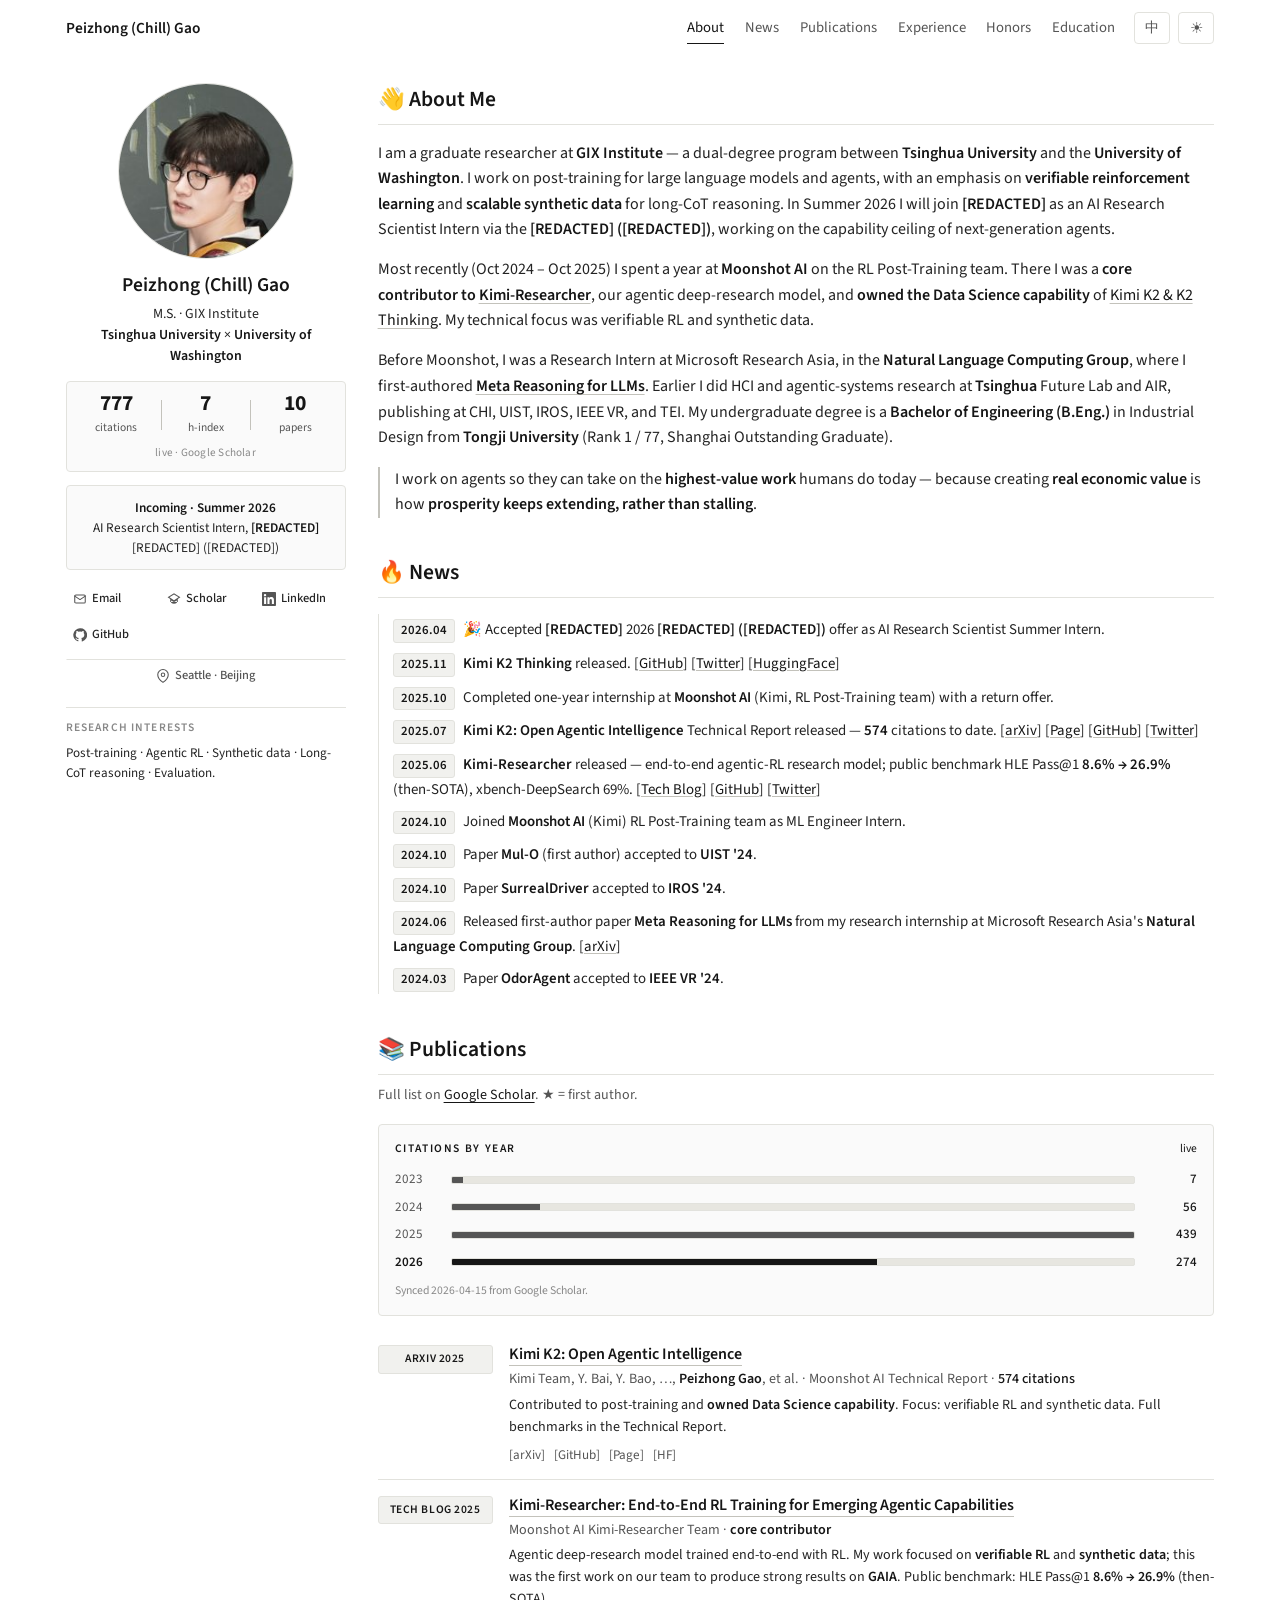
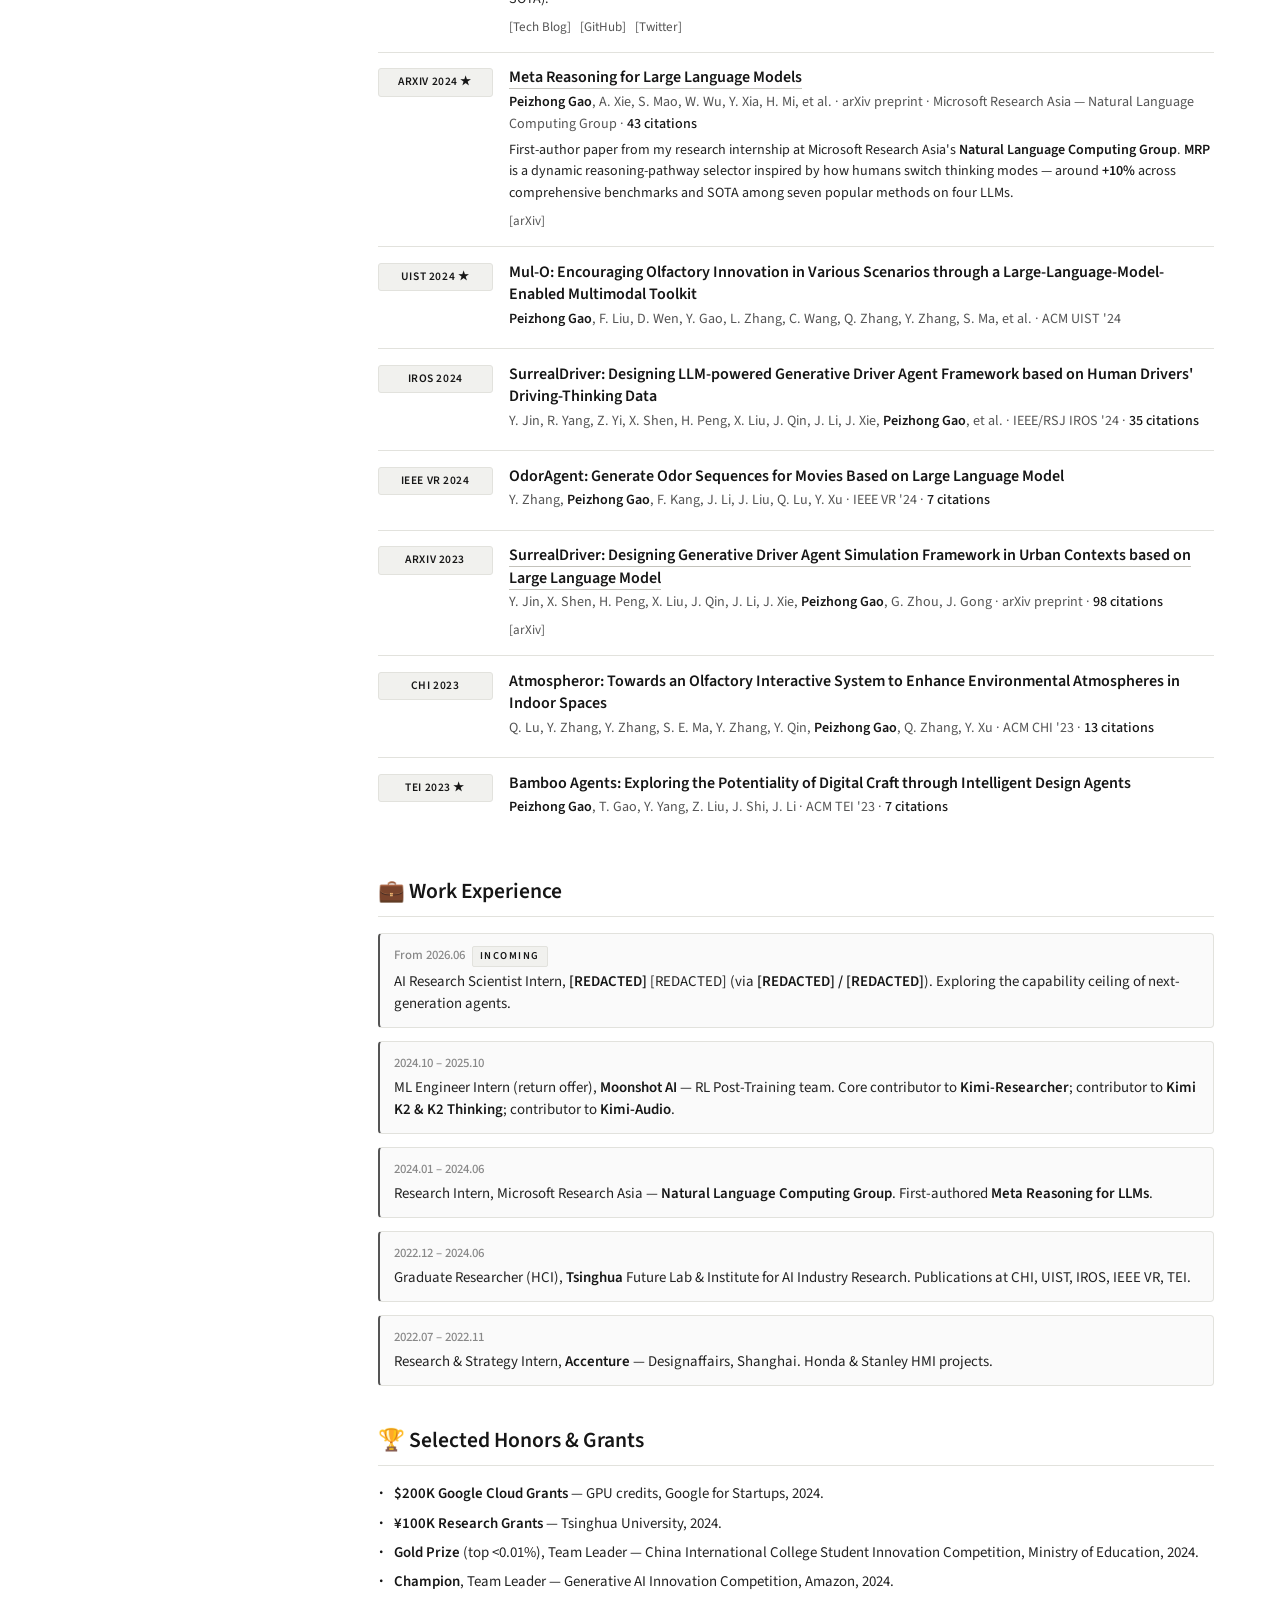
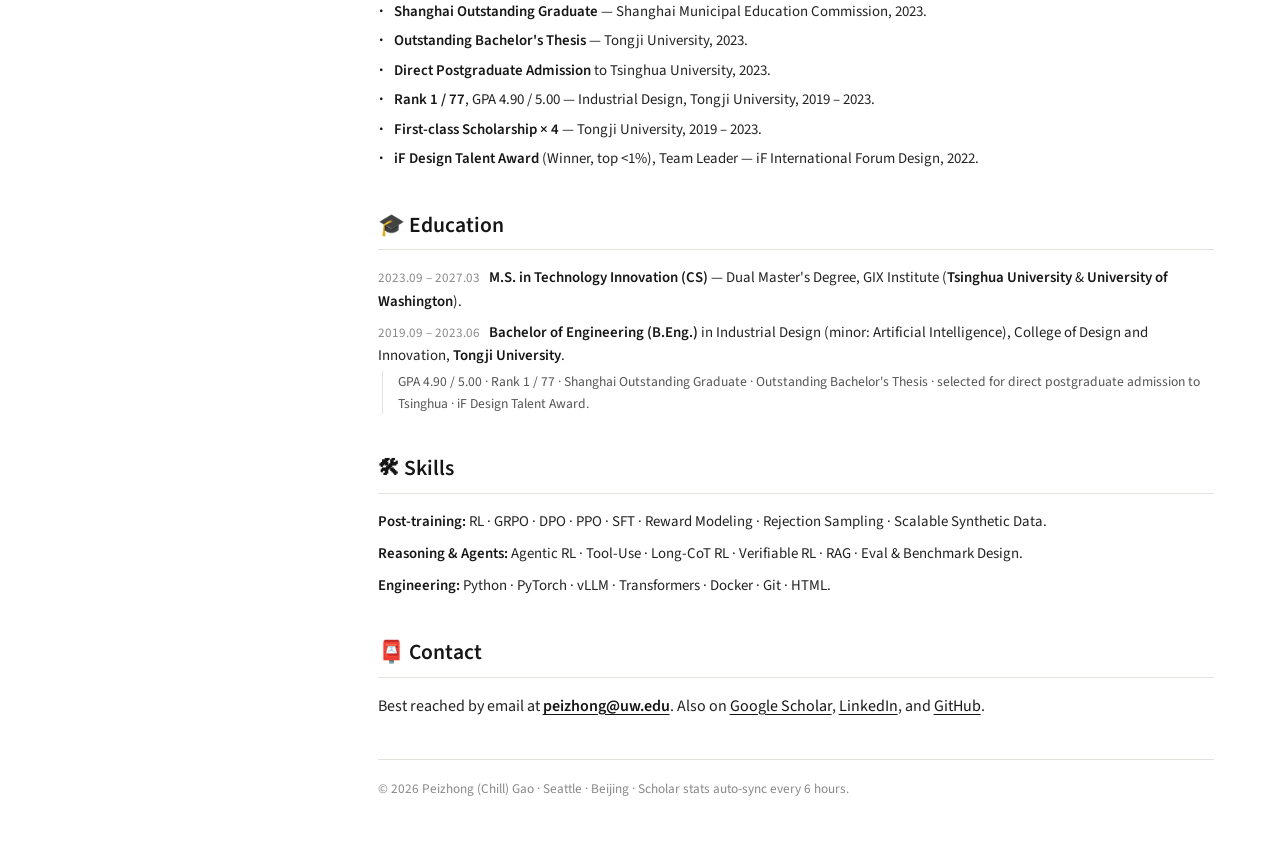
==== commit 61092675: "Honors: expand to full list (grants + competitions + scholarships) Rename section 'Honors & Awards' " ====
--- a/index.html
+++ b/index.html
@@ -327,13 +327,57 @@
       </section>
 
       <section id="honors" class="section">
-        <h2 data-en="🏆 Honors &amp; Awards" data-zh="🏆 荣誉奖项">🏆 Honors &amp; Awards</h2>
+        <h2 data-en="🏆 Selected Honors &amp; Grants" data-zh="🏆 荣誉与资助">🏆 Selected Honors &amp; Grants</h2>
         <ul class="honors">
-          <li data-en-html="true" data-en='<b>Shanghai Outstanding Graduate</b> — Shanghai Municipal Education Commission, 2023.' data-zh='<b>上海市优秀毕业生</b> — 上海市教育委员会，2023。'><b>Shanghai Outstanding Graduate</b> — Shanghai Municipal Education Commission, 2023.</li>
-          <li data-en-html="true" data-en='<b>Outstanding Bachelor&apos;s Thesis</b> — Tongji University, 2023.' data-zh='<b>优秀本科毕业设计 (论文)</b> — 同济大学，2023。'><b>Outstanding Bachelor's Thesis</b> — Tongji University, 2023.</li>
-          <li data-en-html="true" data-en='<b>Direct Postgraduate Admission</b> to Tsinghua University, 2023.' data-zh='<b>保研 (推免)</b> 至清华大学，2023。'><b>Direct Postgraduate Admission</b> to Tsinghua University, 2023.</li>
-          <li data-en-html="true" data-en='<b>Rank 1 / 77</b>, GPA 4.90 / 5.00 — Industrial Design, Tongji University, 2019 – 2023.' data-zh='<b>年级第 1 / 77</b>，GPA 4.90 / 5.00 — 同济大学工业设计，2019 – 2023。'><b>Rank 1 / 77</b>, GPA 4.90 / 5.00 — Industrial Design, Tongji University, 2019 – 2023.</li>
-          <li data-en-html="true" data-en='<b>iF Design Talent Award</b> — iF International Forum Design, 2022.' data-zh='<b>iF Design Talent Award</b> — iF 国际论坛设计奖，2022。'><b>iF Design Talent Award</b> — iF International Forum Design, 2022.</li>
+          <li data-en-html="true"
+              data-en='<b>$200K Google Cloud Grants</b> — GPU credits, Google for Startups, 2024.'
+              data-zh='<b>$200K Google Cloud 资助</b> — GPU 算力，Google for Startups，2024。'>
+            <b>$200K Google Cloud Grants</b> — GPU credits, Google for Startups, 2024.</li>
+
+          <li data-en-html="true"
+              data-en='<b>¥100K Research Grants</b> — Tsinghua University, 2024.'
+              data-zh='<b>¥100K 研究资助</b> — 清华大学，2024。'>
+            <b>¥100K Research Grants</b> — Tsinghua University, 2024.</li>
+
+          <li data-en-html="true"
+              data-en='<b>Gold Prize</b> (top &lt;0.01%), Team Leader — China International College Student Innovation Competition, Ministry of Education, 2024.'
+              data-zh='<b>金奖</b>（Top &lt;0.01%），队长 — 中国国际大学生创新大赛，教育部，2024。'>
+            <b>Gold Prize</b> (top &lt;0.01%), Team Leader — China International College Student Innovation Competition, Ministry of Education, 2024.</li>
+
+          <li data-en-html="true"
+              data-en='<b>Champion</b>, Team Leader — Generative AI Innovation Competition, Amazon, 2024.'
+              data-zh='<b>冠军</b>，队长 — 生成式 AI 创新大赛，Amazon，2024。'>
+            <b>Champion</b>, Team Leader — Generative AI Innovation Competition, Amazon, 2024.</li>
+
+          <li data-en-html="true"
+              data-en='<b>Shanghai Outstanding Graduate</b> — Shanghai Municipal Education Commission, 2023.'
+              data-zh='<b>上海市优秀毕业生</b> — 上海市教育委员会，2023。'>
+            <b>Shanghai Outstanding Graduate</b> — Shanghai Municipal Education Commission, 2023.</li>
+
+          <li data-en-html="true"
+              data-en='<b>Outstanding Bachelor&apos;s Thesis</b> — Tongji University, 2023.'
+              data-zh='<b>优秀本科毕业设计 (论文)</b> — 同济大学，2023。'>
+            <b>Outstanding Bachelor's Thesis</b> — Tongji University, 2023.</li>
+
+          <li data-en-html="true"
+              data-en='<b>Direct Postgraduate Admission</b> to Tsinghua University, 2023.'
+              data-zh='<b>保研 (推免)</b> 至清华大学，2023。'>
+            <b>Direct Postgraduate Admission</b> to Tsinghua University, 2023.</li>
+
+          <li data-en-html="true"
+              data-en='<b>Rank 1 / 77</b>, GPA 4.90 / 5.00 — Industrial Design, Tongji University, 2019 – 2023.'
+              data-zh='<b>年级第 1 / 77</b>，GPA 4.90 / 5.00 — 同济大学工业设计，2019 – 2023。'>
+            <b>Rank 1 / 77</b>, GPA 4.90 / 5.00 — Industrial Design, Tongji University, 2019 – 2023.</li>
+
+          <li data-en-html="true"
+              data-en='<b>First-class Scholarship × 4</b> — Tongji University, 2019 – 2023.'
+              data-zh='<b>一等奖学金 × 4 次</b> — 同济大学，2019 – 2023。'>
+            <b>First-class Scholarship × 4</b> — Tongji University, 2019 – 2023.</li>
+
+          <li data-en-html="true"
+              data-en='<b>iF Design Talent Award</b> (Winner, top &lt;1%), Team Leader — iF International Forum Design, 2022.'
+              data-zh='<b>iF Design Talent Award</b>（Winner，Top &lt;1%），队长 — iF 国际论坛设计奖，2022。'>
+            <b>iF Design Talent Award</b> (Winner, top &lt;1%), Team Leader — iF International Forum Design, 2022.</li>
         </ul>
       </section>
 
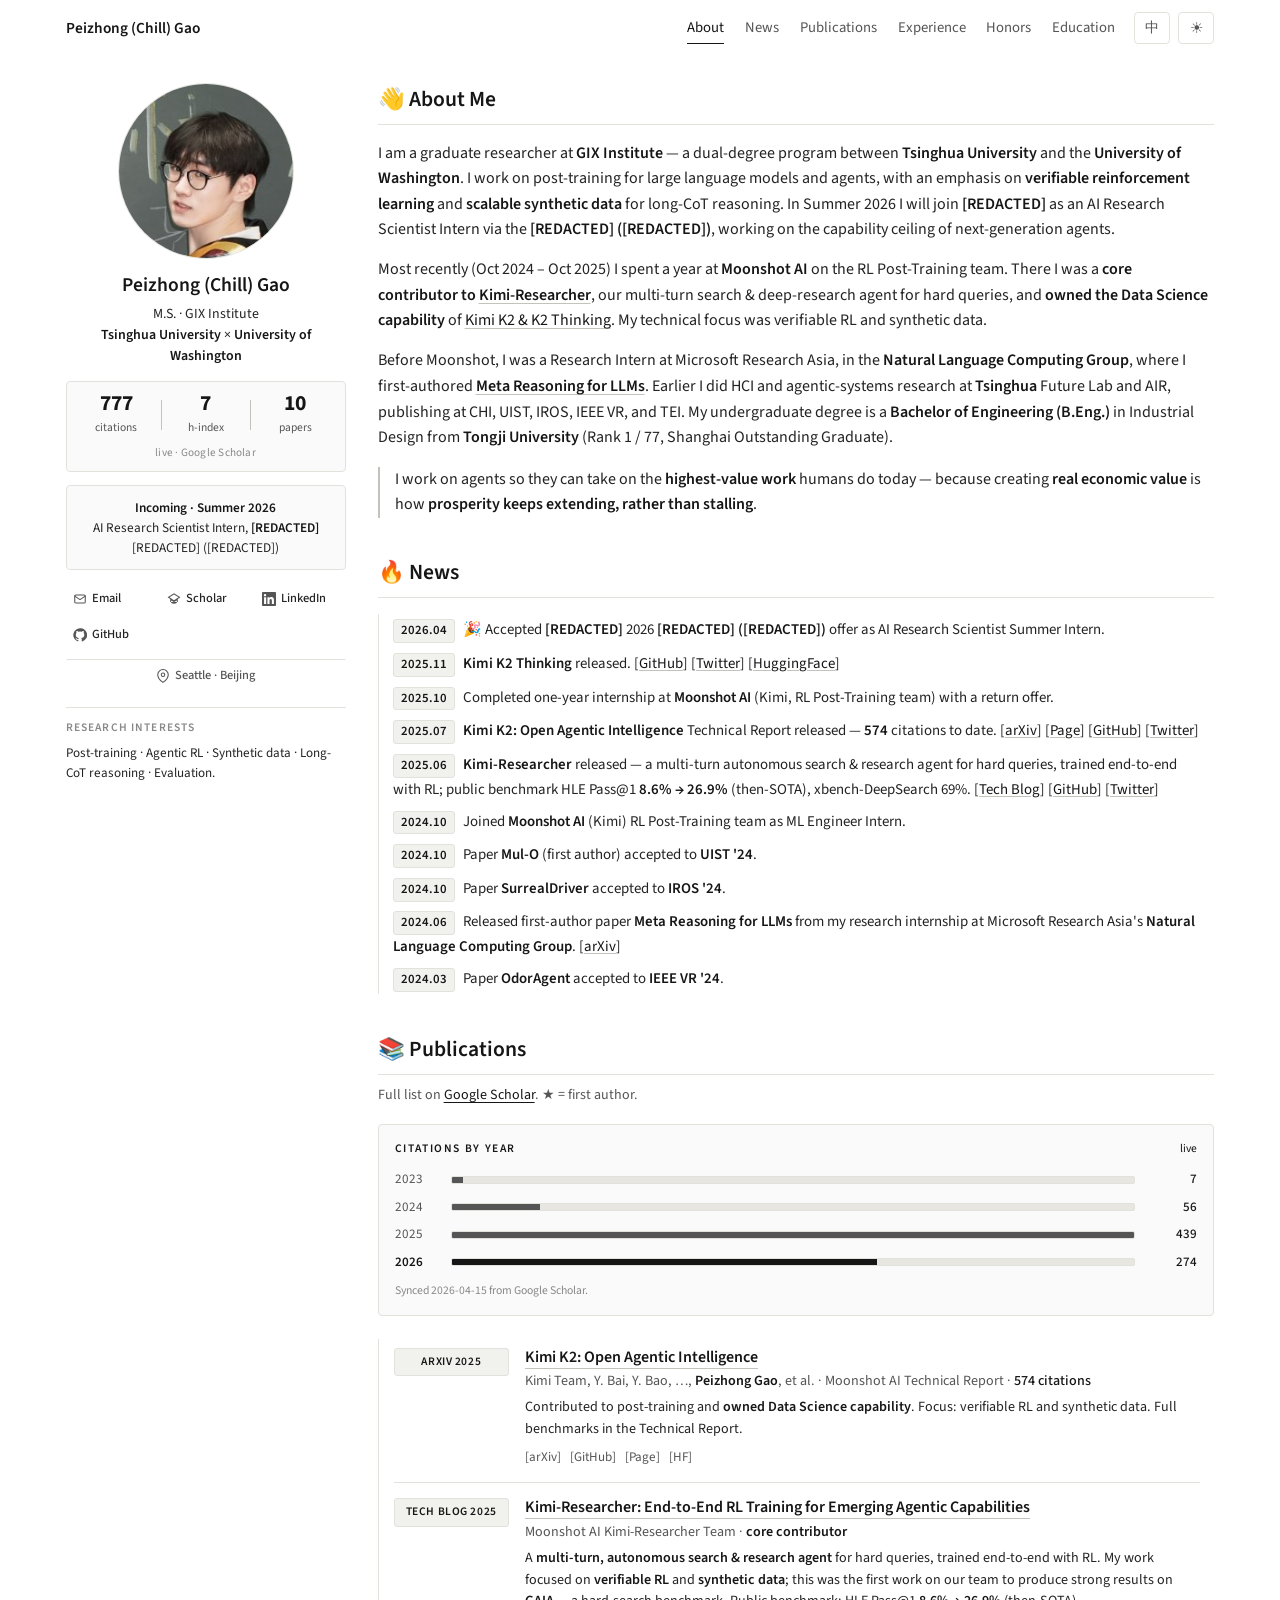
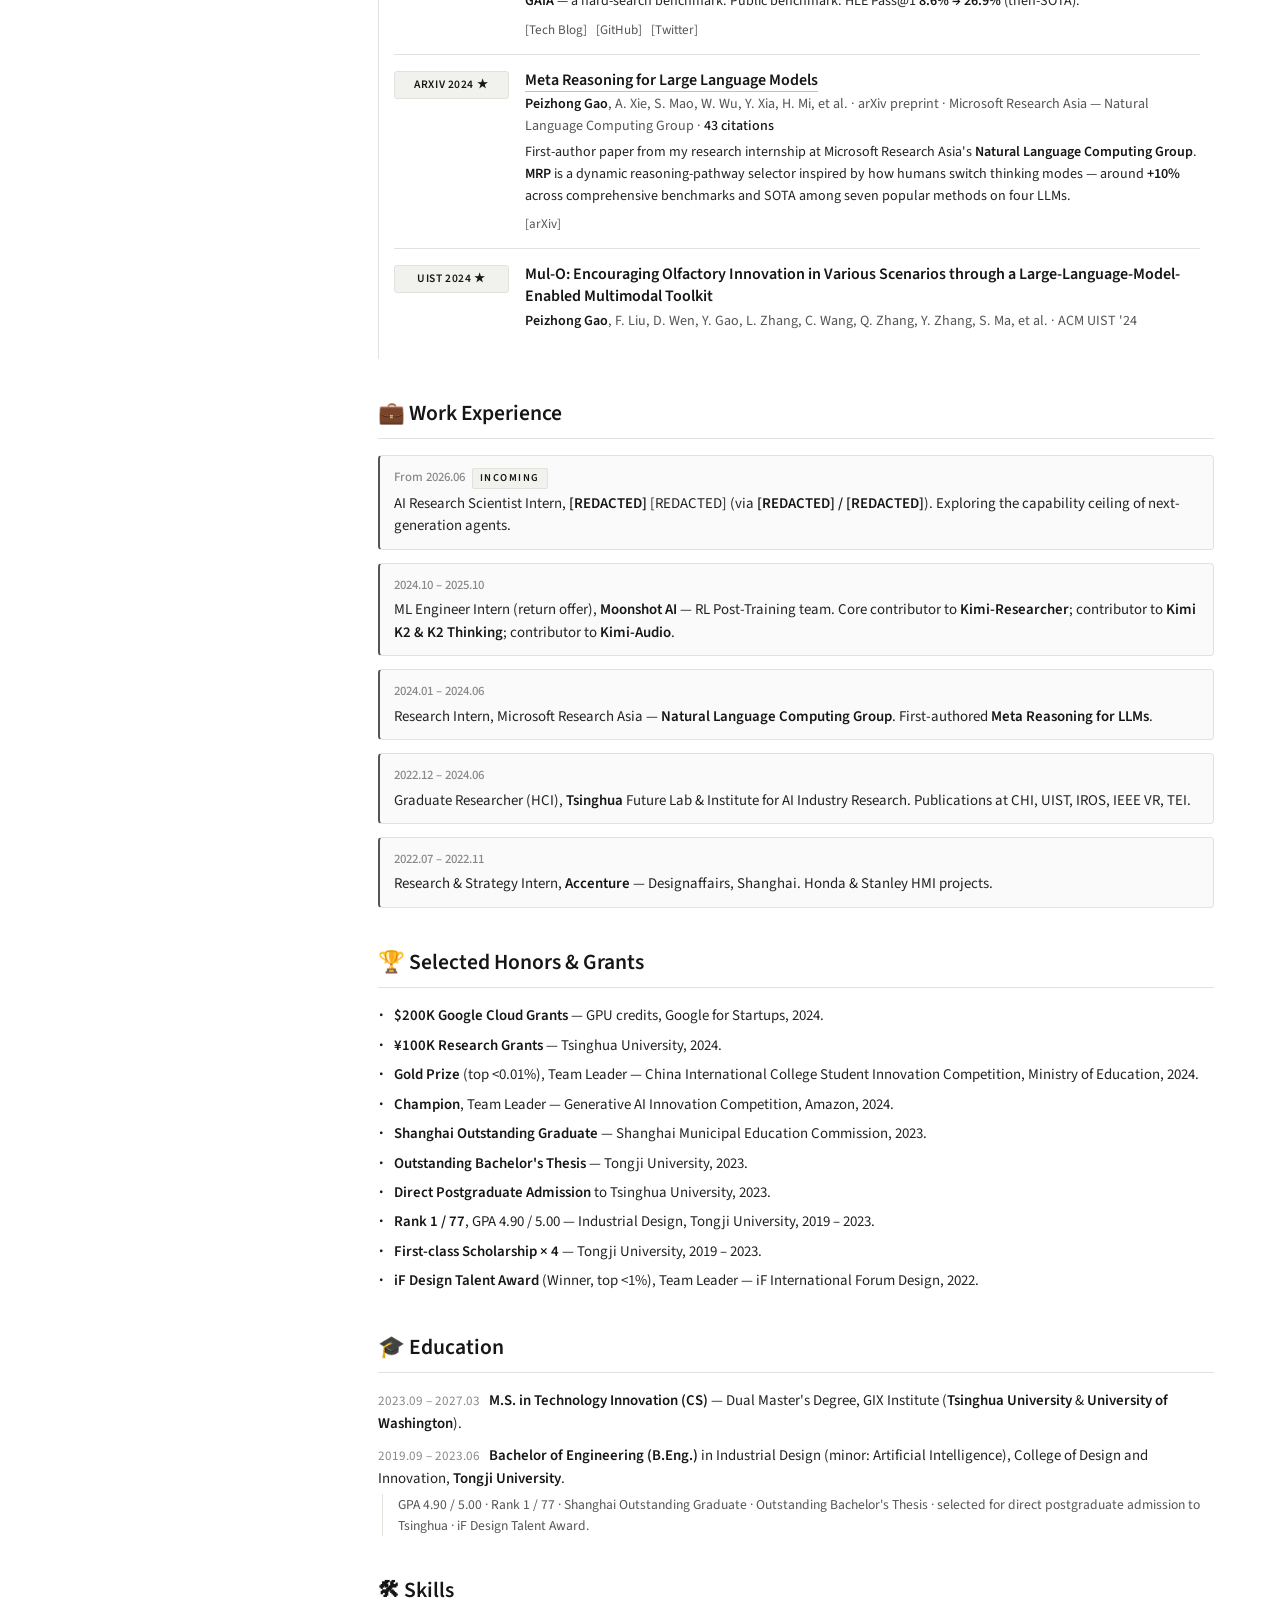
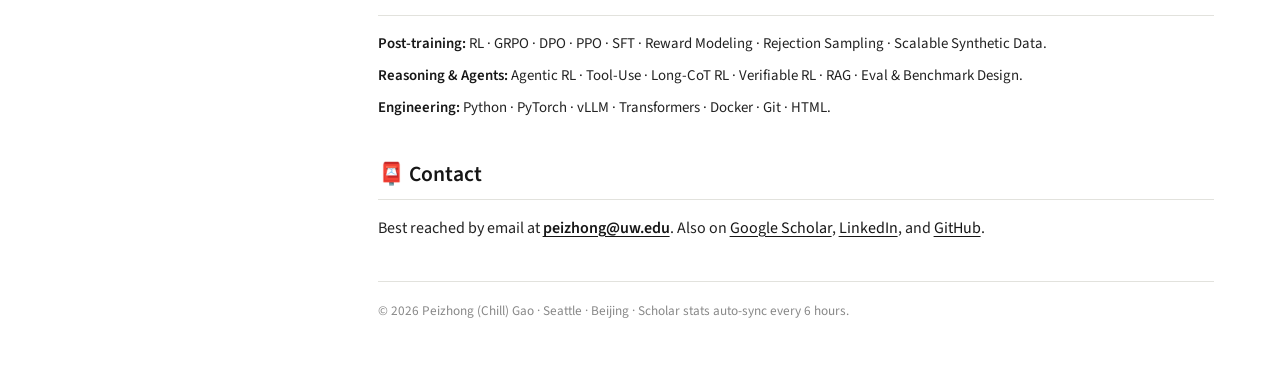
==== commit e85c9aff: "Kimi-Researcher positioning + scrollable Publications list - Clarify what Kimi-Researcher actually d" ====
--- a/index.html
+++ b/index.html
@@ -18,7 +18,7 @@
   <link rel="preconnect" href="https://fonts.gstatic.com" crossorigin />
   <link href="https://fonts.googleapis.com/css2?family=Source+Sans+3:wght@400;500;600;700&display=swap" rel="stylesheet" />
 
-  <link rel="stylesheet" href="styles.css?v=15" />
+  <link rel="stylesheet" href="styles.css?v=16" />
 </head>
 <body>
   <a class="skip-link" href="#main">Skip to content</a>
@@ -114,10 +114,10 @@
         <h2 data-en="👋 About Me" data-zh="👋 关于我">👋 About Me</h2>
         <div class="about-body"
              data-en-html="true"
-             data-en='<p>I am a graduate researcher at <b>GIX Institute</b> — a dual-degree program between <b>Tsinghua University</b> and the <b>University of Washington</b>. I work on post-training for large language models and agents, with an emphasis on <b>verifiable reinforcement learning</b> and <b>scalable synthetic data</b> for long-CoT reasoning. In Summer 2026 I will join <b>[REDACTED]</b> as an AI Research Scientist Intern via the <b>[REDACTED] ([REDACTED])</b>, working on the capability ceiling of next-generation agents.</p><p>Most recently (Oct 2024 – Oct 2025) I spent a year at <b>Moonshot AI</b> on the RL Post-Training team. There I was a <b>core contributor to <a href="https://moonshotai.github.io/Kimi-Researcher/" target="_blank" rel="noopener">Kimi-Researcher</a></b>, our agentic deep-research model, and <b>owned the Data Science capability</b> of <a href="https://github.com/MoonshotAI/Kimi-K2" target="_blank" rel="noopener">Kimi K2 &amp; K2 Thinking</a>. My technical focus was verifiable RL and synthetic data.</p><p>Before Moonshot, I was a Research Intern at Microsoft Research Asia, in the <b>Natural Language Computing Group</b>, where I first-authored <a href="https://arxiv.org/abs/2406.11698" target="_blank" rel="noopener"><b>Meta Reasoning for LLMs</b></a>. Earlier I did HCI and agentic-systems research at <b>Tsinghua</b> Future Lab and AIR, publishing at CHI, UIST, IROS, IEEE&nbsp;VR, and TEI. My undergraduate degree is a <b>Bachelor of Engineering (B.Eng.)</b> in Industrial Design from <b>Tongji University</b> (Rank 1 / 77, Shanghai Outstanding Graduate).</p><p class="about-close">I work on agents so they can take on the <b>highest-value work</b> humans do today — because creating <b>real economic value</b> is how <b>prosperity keeps extending, rather than stalling</b>.</p>'
-             data-zh='<p>我是 <b>GIX 学院</b>的在读硕士研究生，GIX 是 <b>清华大学</b>与<b>华盛顿大学</b>合办的双学位项目。我的研究方向是大语言模型与智能体的 post-training，重点放在<b>可验证强化学习</b>与<b>可扩展合成数据</b>，服务于长思维链推理能力的训练。2026 年夏天我将加入<b>[REDACTED]</b>[REDACTED]，通过 <b>[REDACTED] ([REDACTED])</b> 人才项目担任 AI Research Scientist 实习生，研究下一代智能体的能力上限。</p><p>过去一年 (2024.10 – 2025.10) 我在 <b>Moonshot AI</b> 的强化学习 post-training 团队工作。期间我是 <b>Kimi-Researcher</b> (<a href="https://moonshotai.github.io/Kimi-Researcher/" target="_blank" rel="noopener">项目主页</a>) 的核心贡献者 — 这是我们团队的智能体深度研究模型；同时我<b>担任 Kimi K2 与 K2 Thinking 的 Data Science 能力负责人</b> (<a href="https://github.com/MoonshotAI/Kimi-K2" target="_blank" rel="noopener">GitHub</a>)，端到端负责这块能力的数据与训练。技术上的工作重点是可验证 RL 与合成数据。</p><p>在 Moonshot 之前，我在微软亚洲研究院<b>自然语言计算组</b>担任研究实习生，第一作者发表了 <a href="https://arxiv.org/abs/2406.11698" target="_blank" rel="noopener"><b>Meta Reasoning for LLMs</b></a>。更早之前，我在<b>清华大学</b>未来实验室与 AI 产业研究院 (AIR) 做人机交互与智能体方向的研究，论文发表于 CHI、UIST、IROS、IEEE&nbsp;VR、TEI。我的本科学位为<b>工学学士</b>，就读于<b>同济大学</b>工业设计专业，年级第 1 / 77，上海市优秀毕业生。</p><p class="about-close">我做 agent，是希望它们能承接人类今天<b>最高价值的工作</b> — 持续创造真实的<b>经济价值</b>，是让<b>繁荣得以延续、而不是停滞</b>的方式。</p>'>
+             data-en='<p>I am a graduate researcher at <b>GIX Institute</b> — a dual-degree program between <b>Tsinghua University</b> and the <b>University of Washington</b>. I work on post-training for large language models and agents, with an emphasis on <b>verifiable reinforcement learning</b> and <b>scalable synthetic data</b> for long-CoT reasoning. In Summer 2026 I will join <b>[REDACTED]</b> as an AI Research Scientist Intern via the <b>[REDACTED] ([REDACTED])</b>, working on the capability ceiling of next-generation agents.</p><p>Most recently (Oct 2024 – Oct 2025) I spent a year at <b>Moonshot AI</b> on the RL Post-Training team. There I was a <b>core contributor to <a href="https://moonshotai.github.io/Kimi-Researcher/" target="_blank" rel="noopener">Kimi-Researcher</a></b>, our multi-turn search &amp; deep-research agent for hard queries, and <b>owned the Data Science capability</b> of <a href="https://github.com/MoonshotAI/Kimi-K2" target="_blank" rel="noopener">Kimi K2 &amp; K2 Thinking</a>. My technical focus was verifiable RL and synthetic data.</p><p>Before Moonshot, I was a Research Intern at Microsoft Research Asia, in the <b>Natural Language Computing Group</b>, where I first-authored <a href="https://arxiv.org/abs/2406.11698" target="_blank" rel="noopener"><b>Meta Reasoning for LLMs</b></a>. Earlier I did HCI and agentic-systems research at <b>Tsinghua</b> Future Lab and AIR, publishing at CHI, UIST, IROS, IEEE&nbsp;VR, and TEI. My undergraduate degree is a <b>Bachelor of Engineering (B.Eng.)</b> in Industrial Design from <b>Tongji University</b> (Rank 1 / 77, Shanghai Outstanding Graduate).</p><p class="about-close">I work on agents so they can take on the <b>highest-value work</b> humans do today — because creating <b>real economic value</b> is how <b>prosperity keeps extending, rather than stalling</b>.</p>'
+             data-zh='<p>我是 <b>GIX 学院</b>的在读硕士研究生，GIX 是 <b>清华大学</b>与<b>华盛顿大学</b>合办的双学位项目。我的研究方向是大语言模型与智能体的 post-training，重点放在<b>可验证强化学习</b>与<b>可扩展合成数据</b>，服务于长思维链推理能力的训练。2026 年夏天我将加入<b>[REDACTED]</b>[REDACTED]，通过 <b>[REDACTED] ([REDACTED])</b> 人才项目担任 AI Research Scientist 实习生，研究下一代智能体的能力上限。</p><p>过去一年 (2024.10 – 2025.10) 我在 <b>Moonshot AI</b> 的强化学习 post-training 团队工作。期间我是 <b>Kimi-Researcher</b> (<a href="https://moonshotai.github.io/Kimi-Researcher/" target="_blank" rel="noopener">项目主页</a>) 的核心贡献者 — 这是我们团队面向高难度搜索与深度研究任务的多轮自主 agent；同时我<b>担任 Kimi K2 与 K2 Thinking 的 Data Science 能力负责人</b> (<a href="https://github.com/MoonshotAI/Kimi-K2" target="_blank" rel="noopener">GitHub</a>)，端到端负责这块能力的数据与训练。技术上的工作重点是可验证 RL 与合成数据。</p><p>在 Moonshot 之前，我在微软亚洲研究院<b>自然语言计算组</b>担任研究实习生，第一作者发表了 <a href="https://arxiv.org/abs/2406.11698" target="_blank" rel="noopener"><b>Meta Reasoning for LLMs</b></a>。更早之前，我在<b>清华大学</b>未来实验室与 AI 产业研究院 (AIR) 做人机交互与智能体方向的研究，论文发表于 CHI、UIST、IROS、IEEE&nbsp;VR、TEI。我的本科学位为<b>工学学士</b>，就读于<b>同济大学</b>工业设计专业，年级第 1 / 77，上海市优秀毕业生。</p><p class="about-close">我做 agent，是希望它们能承接人类今天<b>最高价值的工作</b> — 持续创造真实的<b>经济价值</b>，是让<b>繁荣得以延续、而不是停滞</b>的方式。</p>'>
           <p>I am a graduate researcher at <b>GIX Institute</b> — a dual-degree program between <b>Tsinghua University</b> and the <b>University of Washington</b>. I work on post-training for large language models and agents, with an emphasis on <b>verifiable reinforcement learning</b> and <b>scalable synthetic data</b> for long-CoT reasoning. In Summer 2026 I will join <b>[REDACTED]</b> as an AI Research Scientist Intern via the <b>[REDACTED] ([REDACTED])</b>, working on the capability ceiling of next-generation agents.</p>
-          <p>Most recently (Oct 2024 – Oct 2025) I spent a year at <b>Moonshot AI</b> on the RL Post-Training team. There I was a <b>core contributor to <a href="https://moonshotai.github.io/Kimi-Researcher/" target="_blank" rel="noopener">Kimi-Researcher</a></b>, our agentic deep-research model, and <b>owned the Data Science capability</b> of <a href="https://github.com/MoonshotAI/Kimi-K2" target="_blank" rel="noopener">Kimi K2 &amp; K2 Thinking</a>. My technical focus was verifiable RL and synthetic data.</p>
+          <p>Most recently (Oct 2024 – Oct 2025) I spent a year at <b>Moonshot AI</b> on the RL Post-Training team. There I was a <b>core contributor to <a href="https://moonshotai.github.io/Kimi-Researcher/" target="_blank" rel="noopener">Kimi-Researcher</a></b>, our multi-turn search &amp; deep-research agent for hard queries, and <b>owned the Data Science capability</b> of <a href="https://github.com/MoonshotAI/Kimi-K2" target="_blank" rel="noopener">Kimi K2 &amp; K2 Thinking</a>. My technical focus was verifiable RL and synthetic data.</p>
           <p>Before Moonshot, I was a Research Intern at Microsoft Research Asia, in the <b>Natural Language Computing Group</b>, where I first-authored <a href="https://arxiv.org/abs/2406.11698" target="_blank" rel="noopener"><b>Meta Reasoning for LLMs</b></a>. Earlier I did HCI and agentic-systems research at <b>Tsinghua</b> Future Lab and AIR, publishing at CHI, UIST, IROS, IEEE&nbsp;VR, and TEI. My undergraduate degree is a <b>Bachelor of Engineering (B.Eng.)</b> in Industrial Design from <b>Tongji University</b> (Rank 1 / 77, Shanghai Outstanding Graduate).</p>
           <p class="about-close">I work on agents so they can take on the <b>highest-value work</b> humans do today — because creating <b>real economic value</b> is how <b>prosperity keeps extending, rather than stalling</b>.</p>
         </div>
@@ -139,8 +139,8 @@
               data-en='<span class="ndate">2025.07</span> <b>Kimi K2: Open Agentic Intelligence</b> Technical Report released — <b>574</b> citations to date. [<a href="https://arxiv.org/abs/2507.20534" target="_blank" rel="noopener">arXiv</a>] [<a href="https://moonshotai.github.io/Kimi-K2/" target="_blank" rel="noopener">Page</a>] [<a href="https://github.com/MoonshotAI/Kimi-K2" target="_blank" rel="noopener">GitHub</a>] [<a href="https://x.com/Kimi_Moonshot" target="_blank" rel="noopener">Twitter</a>]'
               data-zh='<span class="ndate">2025.07</span> <b>Kimi K2: Open Agentic Intelligence</b> 技术报告发布 — 至今 <b>574</b> 次引用。[<a href="https://arxiv.org/abs/2507.20534" target="_blank" rel="noopener">arXiv</a>] [<a href="https://moonshotai.github.io/Kimi-K2/" target="_blank" rel="noopener">项目页</a>] [<a href="https://github.com/MoonshotAI/Kimi-K2" target="_blank" rel="noopener">GitHub</a>] [<a href="https://x.com/Kimi_Moonshot" target="_blank" rel="noopener">Twitter</a>]'><span class="ndate">2025.07</span> <b>Kimi K2: Open Agentic Intelligence</b> Technical Report released — <b>574</b> citations to date. [<a href="https://arxiv.org/abs/2507.20534" target="_blank" rel="noopener">arXiv</a>] [<a href="https://moonshotai.github.io/Kimi-K2/" target="_blank" rel="noopener">Page</a>] [<a href="https://github.com/MoonshotAI/Kimi-K2" target="_blank" rel="noopener">GitHub</a>] [<a href="https://x.com/Kimi_Moonshot" target="_blank" rel="noopener">Twitter</a>]</li>
           <li data-en-html="true"
-              data-en='<span class="ndate">2025.06</span> <b>Kimi-Researcher</b> released — end-to-end agentic-RL research model; public benchmark HLE Pass@1 <b>8.6% → 26.9%</b> (then-SOTA), xbench-DeepSearch 69%. [<a href="https://moonshotai.github.io/Kimi-Researcher/" target="_blank" rel="noopener">Tech Blog</a>] [<a href="https://github.com/MoonshotAI/Kimi-Researcher" target="_blank" rel="noopener">GitHub</a>] [<a href="https://x.com/Kimi_Moonshot" target="_blank" rel="noopener">Twitter</a>]'
-              data-zh='<span class="ndate">2025.06</span> <b>Kimi-Researcher</b> 发布 — 端到端智能体 RL 训练的研究模型；公开基准 HLE Pass@1 <b>8.6% → 26.9%</b> (当时 SOTA)，xbench-DeepSearch 69%。[<a href="https://moonshotai.github.io/Kimi-Researcher/" target="_blank" rel="noopener">技术博客</a>] [<a href="https://github.com/MoonshotAI/Kimi-Researcher" target="_blank" rel="noopener">GitHub</a>] [<a href="https://x.com/Kimi_Moonshot" target="_blank" rel="noopener">Twitter</a>]'><span class="ndate">2025.06</span> <b>Kimi-Researcher</b> released — end-to-end agentic-RL research model; public benchmark HLE Pass@1 <b>8.6% → 26.9%</b> (then-SOTA), xbench-DeepSearch 69%. [<a href="https://moonshotai.github.io/Kimi-Researcher/" target="_blank" rel="noopener">Tech Blog</a>] [<a href="https://github.com/MoonshotAI/Kimi-Researcher" target="_blank" rel="noopener">GitHub</a>] [<a href="https://x.com/Kimi_Moonshot" target="_blank" rel="noopener">Twitter</a>]</li>
+              data-en='<span class="ndate">2025.06</span> <b>Kimi-Researcher</b> released — a multi-turn autonomous search &amp; research agent for hard queries, trained end-to-end with RL; public benchmark HLE Pass@1 <b>8.6% → 26.9%</b> (then-SOTA), xbench-DeepSearch 69%. [<a href="https://moonshotai.github.io/Kimi-Researcher/" target="_blank" rel="noopener">Tech Blog</a>] [<a href="https://github.com/MoonshotAI/Kimi-Researcher" target="_blank" rel="noopener">GitHub</a>] [<a href="https://x.com/Kimi_Moonshot" target="_blank" rel="noopener">Twitter</a>]'
+              data-zh='<span class="ndate">2025.06</span> <b>Kimi-Researcher</b> 发布 — 面向高难度查询的多轮自主搜索与研究 agent，端到端 RL 训练；公开基准 HLE Pass@1 <b>8.6% → 26.9%</b> (当时 SOTA)，xbench-DeepSearch 69%。[<a href="https://moonshotai.github.io/Kimi-Researcher/" target="_blank" rel="noopener">技术博客</a>] [<a href="https://github.com/MoonshotAI/Kimi-Researcher" target="_blank" rel="noopener">GitHub</a>] [<a href="https://x.com/Kimi_Moonshot" target="_blank" rel="noopener">Twitter</a>]'><span class="ndate">2025.06</span> <b>Kimi-Researcher</b> released — a multi-turn autonomous search &amp; research agent for hard queries, trained end-to-end with RL; public benchmark HLE Pass@1 <b>8.6% → 26.9%</b> (then-SOTA), xbench-DeepSearch 69%. [<a href="https://moonshotai.github.io/Kimi-Researcher/" target="_blank" rel="noopener">Tech Blog</a>] [<a href="https://github.com/MoonshotAI/Kimi-Researcher" target="_blank" rel="noopener">GitHub</a>] [<a href="https://x.com/Kimi_Moonshot" target="_blank" rel="noopener">Twitter</a>]</li>
           <li data-en-html="true"
               data-en='<span class="ndate">2024.10</span> Joined <b>Moonshot AI</b> (Kimi) RL Post-Training team as ML Engineer Intern.'
               data-zh='<span class="ndate">2024.10</span> 加入 <b>Moonshot AI</b> (Kimi) 强化学习后训练团队，担任机器学习工程师实习生。'><span class="ndate">2024.10</span> Joined <b>Moonshot AI</b> (Kimi) RL Post-Training team as ML Engineer Intern.</li>
@@ -213,7 +213,7 @@
             <div class="pub-body">
               <p class="pub-title"><a href="https://moonshotai.github.io/Kimi-Researcher/" target="_blank" rel="noopener">Kimi-Researcher: End-to-End RL Training for Emerging Agentic Capabilities</a></p>
               <p class="pub-authors">Moonshot AI Kimi-Researcher Team · <b>core contributor</b></p>
-              <p class="pub-note" data-en-html="true" data-en='Agentic deep-research model trained end-to-end with RL. My work focused on <b>verifiable RL</b> and <b>synthetic data</b>; this was the first work on our team to produce strong results on <b>GAIA</b>. Public benchmark: HLE Pass@1 <b>8.6% → 26.9%</b> (then-SOTA).' data-zh='端到端 RL 训练的智能体深度研究模型。我的工作重点在<b>可验证 RL</b> 与<b>合成数据</b>；这是团队第一批在 <b>GAIA</b> 上跑出强结果的工作。公开基准：HLE Pass@1 <b>8.6% → 26.9%</b> (当时 SOTA)。'>Agentic deep-research model trained end-to-end with RL. My work focused on <b>verifiable RL</b> and <b>synthetic data</b>; this was the first work on our team to produce strong results on <b>GAIA</b>. Public benchmark: HLE Pass@1 <b>8.6% → 26.9%</b> (then-SOTA).</p>
+              <p class="pub-note" data-en-html="true" data-en='A <b>multi-turn, autonomous search &amp; research agent</b> for hard queries, trained end-to-end with RL. My work focused on <b>verifiable RL</b> and <b>synthetic data</b>; this was the first work on our team to produce strong results on <b>GAIA</b> — a hard-search benchmark. Public benchmark: HLE Pass@1 <b>8.6% → 26.9%</b> (then-SOTA).' data-zh='一个面向高难度查询的<b>多轮自主搜索与研究 agent</b>，端到端 RL 训练。我的工作重点在<b>可验证 RL</b> 与<b>合成数据</b>；这是团队第一批在 <b>GAIA</b>（硬搜索基准）上跑出强结果的工作。公开基准：HLE Pass@1 <b>8.6% → 26.9%</b> (当时 SOTA)。'>A <b>multi-turn, autonomous search &amp; research agent</b> for hard queries, trained end-to-end with RL. My work focused on <b>verifiable RL</b> and <b>synthetic data</b>; this was the first work on our team to produce strong results on <b>GAIA</b> — a hard-search benchmark. Public benchmark: HLE Pass@1 <b>8.6% → 26.9%</b> (then-SOTA).</p>
               <p class="pub-links"><a href="https://moonshotai.github.io/Kimi-Researcher/" target="_blank" rel="noopener">[Tech Blog]</a> <a href="https://github.com/MoonshotAI/Kimi-Researcher" target="_blank" rel="noopener">[GitHub]</a> <a href="https://x.com/Kimi_Moonshot" target="_blank" rel="noopener">[Twitter]</a></p>
             </div>
           </li>
--- a/styles.css
+++ b/styles.css
@@ -447,8 +447,19 @@
   color: var(--text-faint);
 }
 
-/* Publications */
-.pub-list { display: flex; flex-direction: column; }
+/* Publications — scrollable inner container, same style family as .news */
+.pub-list {
+  display: flex;
+  flex-direction: column;
+  max-height: 620px;
+  overflow-y: auto;
+  padding: 0.15rem 0.9rem 0.4rem 0.95rem;
+  border-left: 1px solid var(--border);
+  scrollbar-width: thin;
+}
+.pub-list::-webkit-scrollbar { width: 5px; }
+.pub-list::-webkit-scrollbar-thumb { background: var(--border-strong); border-radius: 999px; }
+
 .pub {
   display: grid;
   grid-template-columns: 115px 1fr;
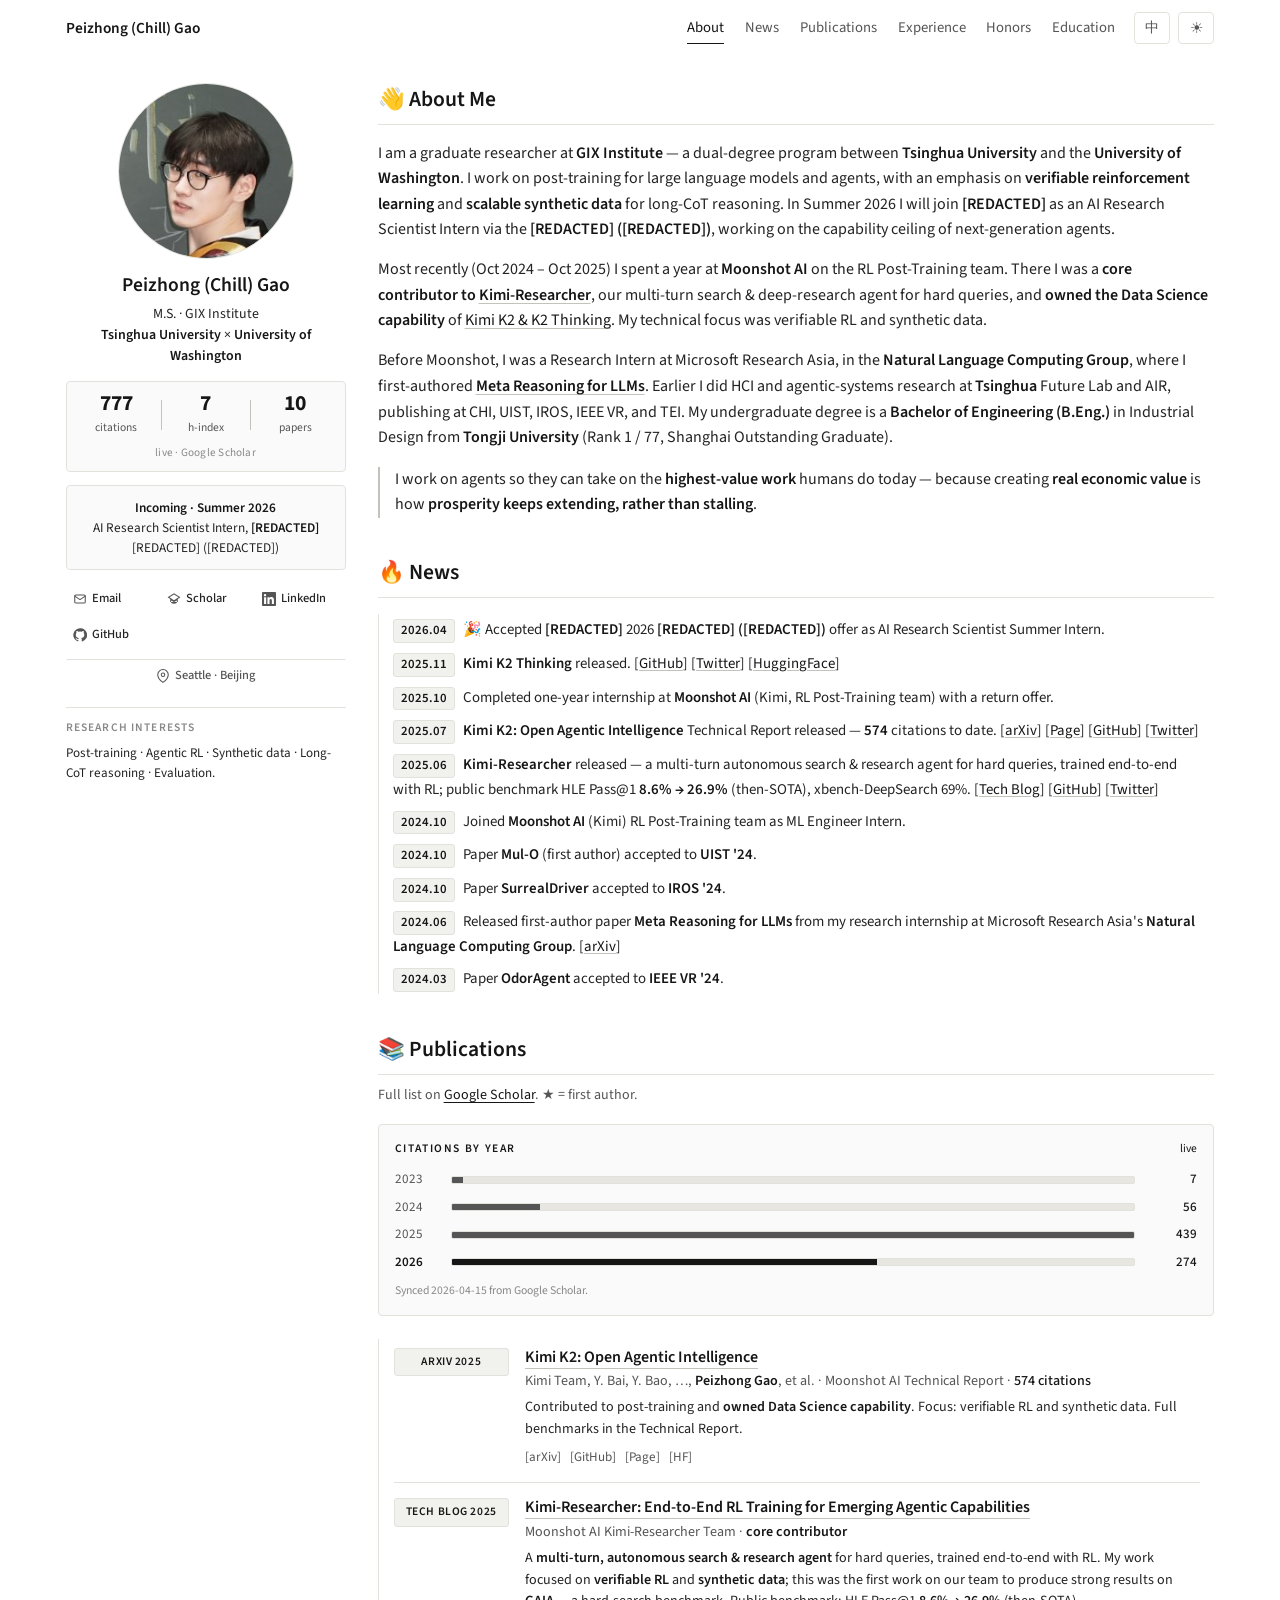
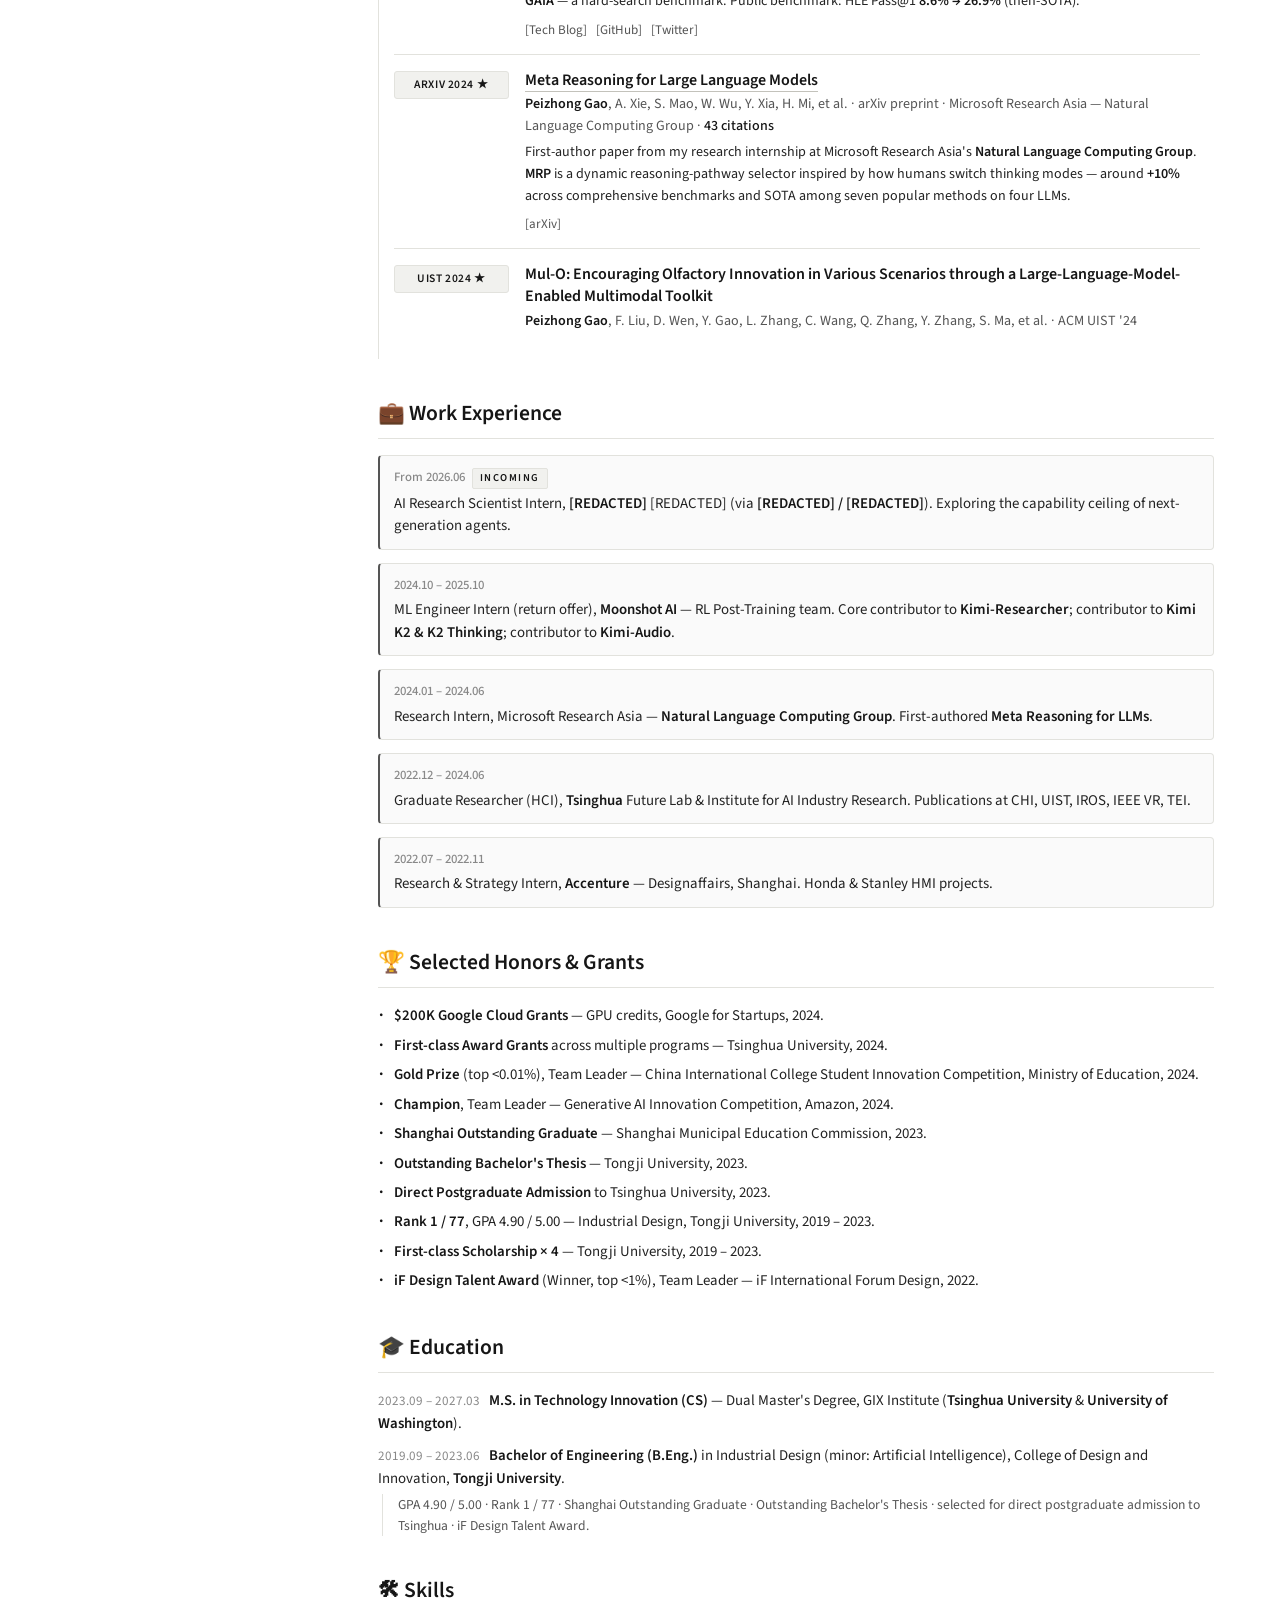
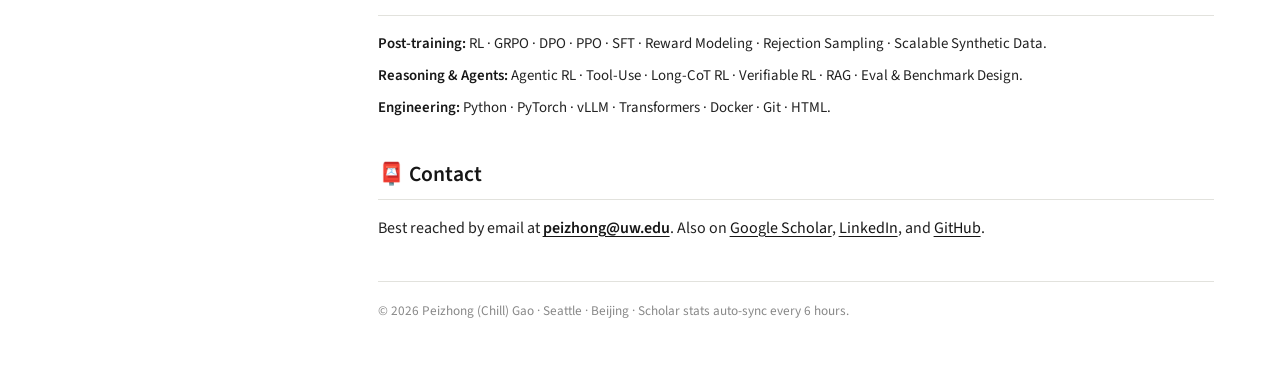
==== commit 2c84f69a: "Honors: replace specific ¥ amount with generalized 'First-class Award Grants across multiple program" ====
--- a/index.html
+++ b/index.html
@@ -335,9 +335,9 @@
             <b>$200K Google Cloud Grants</b> — GPU credits, Google for Startups, 2024.</li>
 
           <li data-en-html="true"
-              data-en='<b>¥100K Research Grants</b> — Tsinghua University, 2024.'
-              data-zh='<b>¥100K 研究资助</b> — 清华大学，2024。'>
-            <b>¥100K Research Grants</b> — Tsinghua University, 2024.</li>
+              data-en='<b>First-class Award Grants</b> across multiple programs — Tsinghua University, 2024.'
+              data-zh='<b>多渠道一等奖励金</b>（多项）— 清华大学，2024。'>
+            <b>First-class Award Grants</b> across multiple programs — Tsinghua University, 2024.</li>
 
           <li data-en-html="true"
               data-en='<b>Gold Prize</b> (top &lt;0.01%), Team Leader — China International College Student Innovation Competition, Ministry of Education, 2024.'
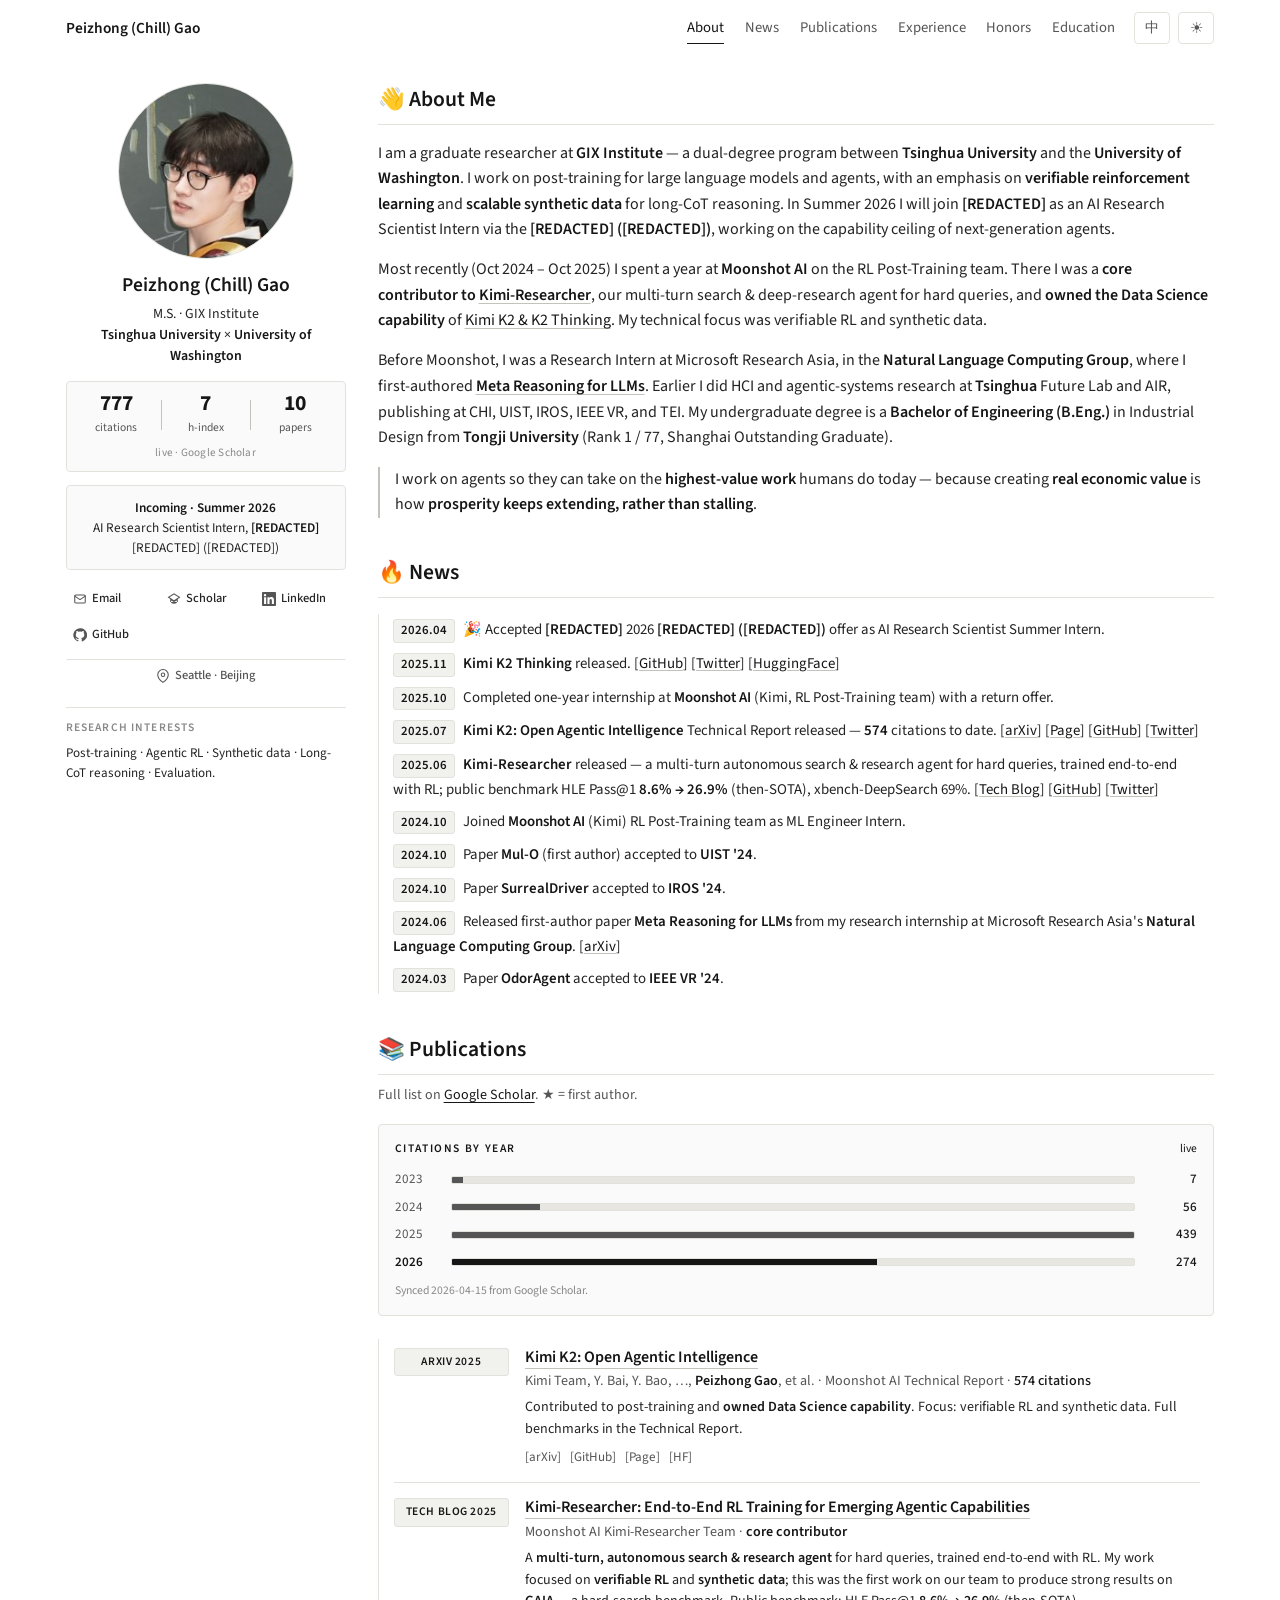
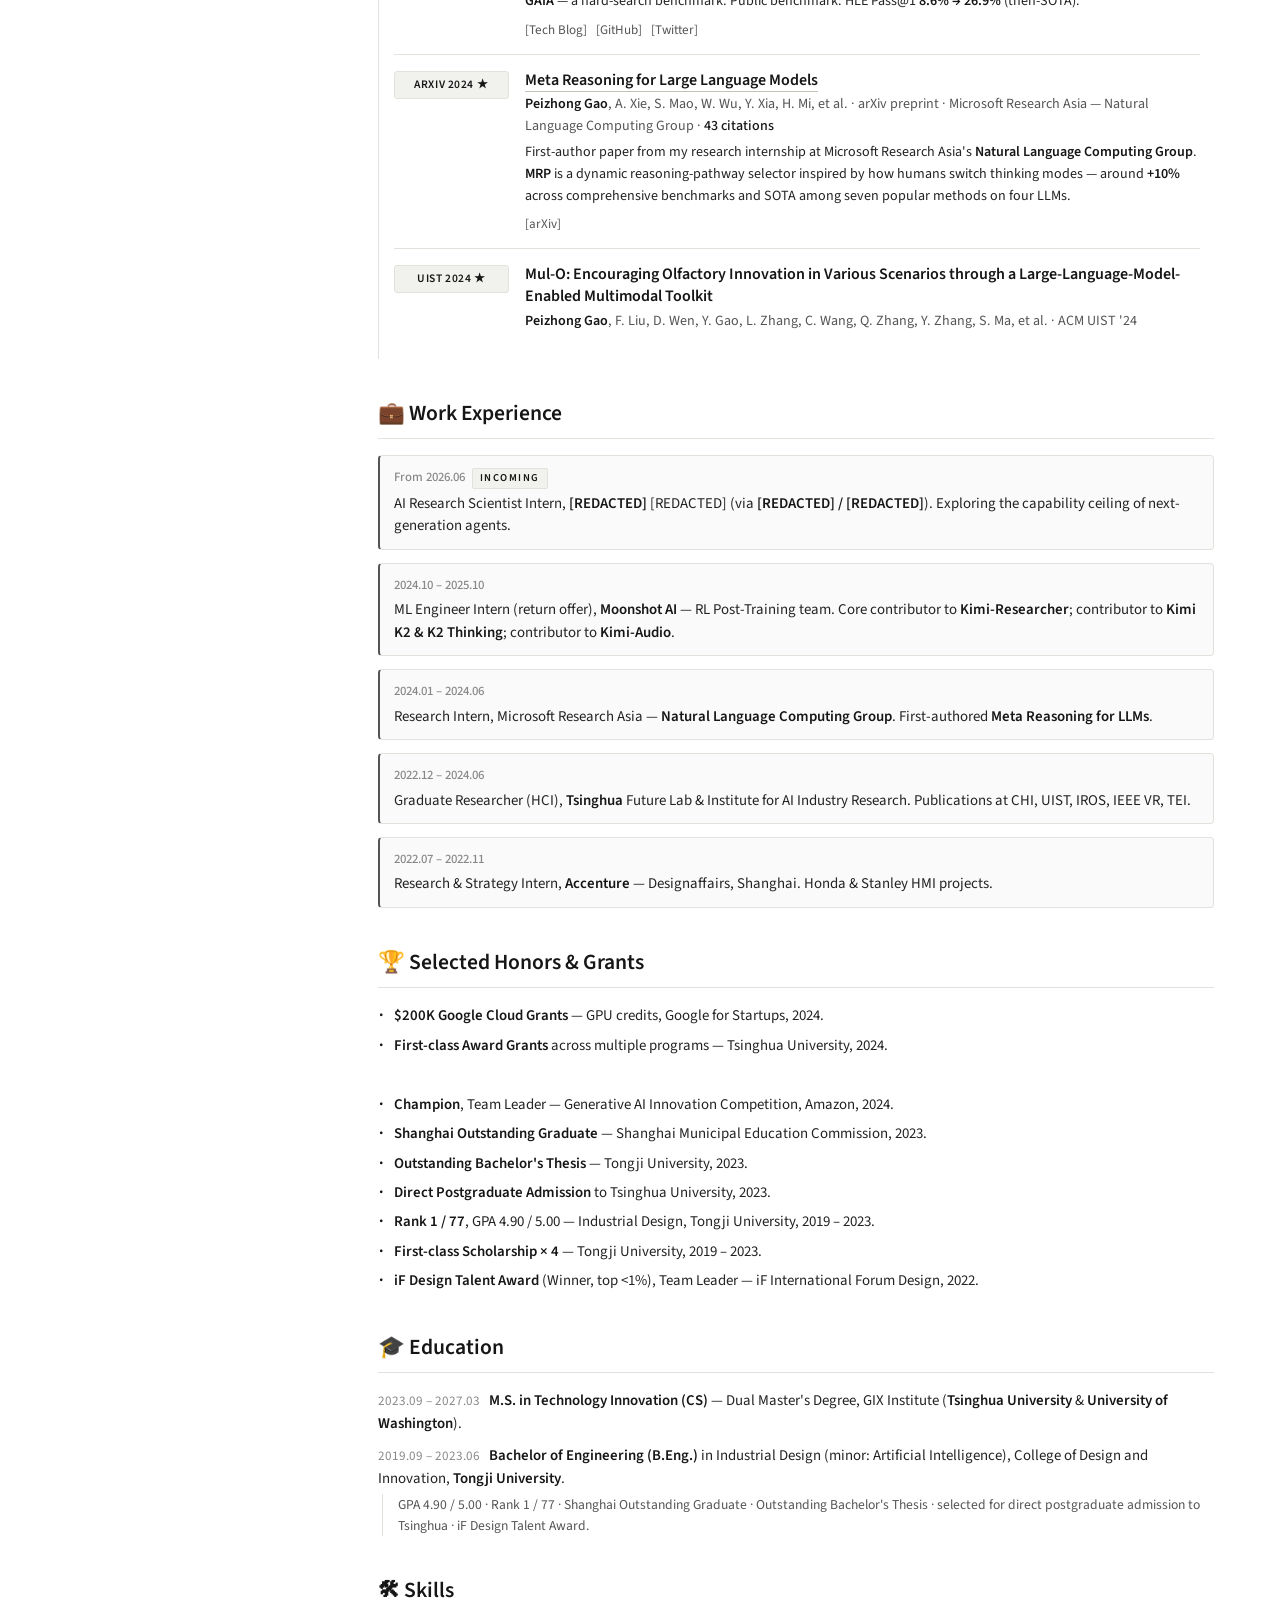
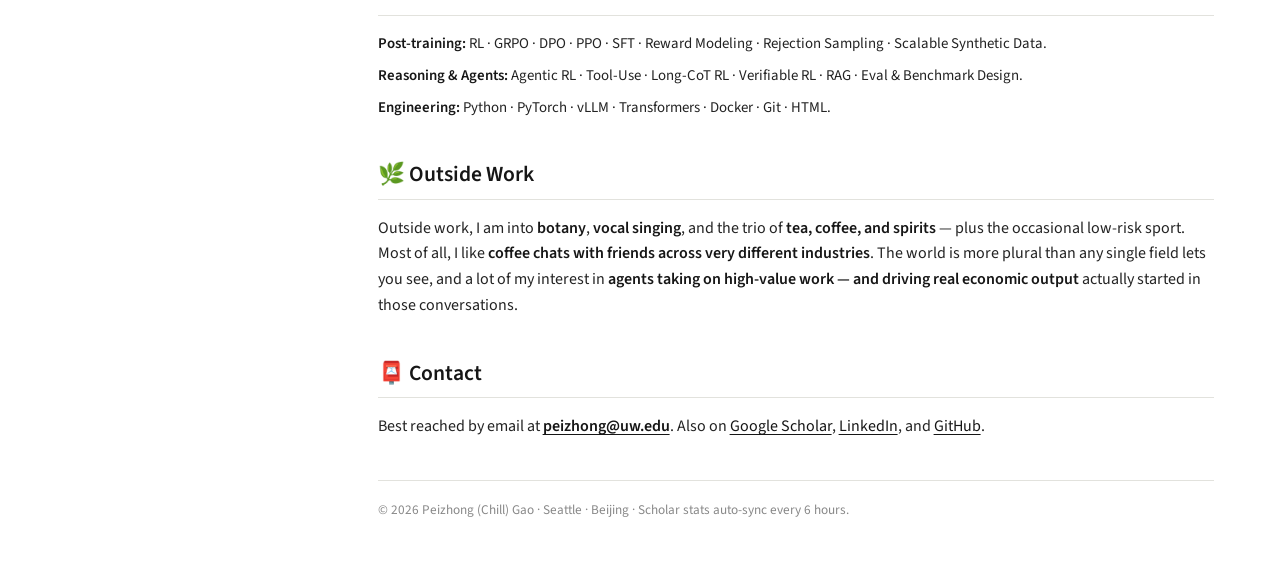
==== commit 169a8266: "Add 'Outside Work' section — hobbies + coffee chats + how they feed back into the research mission" ====
--- a/index.html
+++ b/index.html
@@ -403,6 +403,15 @@
         <p class="skills-line" data-en-html="true" data-en='<b>Engineering:</b> Python · PyTorch · vLLM · Transformers · Docker · Git · HTML.' data-zh='<b>工程：</b>Python · PyTorch · vLLM · Transformers · Docker · Git · HTML。'><b>Engineering:</b> Python · PyTorch · vLLM · Transformers · Docker · Git · HTML.</p>
       </section>
 
+      <section id="off-hours" class="section">
+        <h2 data-en="🌿 Outside Work" data-zh="🌿 工作之外">🌿 Outside Work</h2>
+        <p data-en-html="true"
+           data-en='Outside work, I am into <b>botany</b>, <b>vocal singing</b>, and the trio of <b>tea, coffee, and spirits</b> — plus the occasional low-risk sport. Most of all, I like <b>coffee chats with friends across very different industries</b>. The world is more plural than any single field lets you see, and a lot of my interest in <b>agents taking on high-value work — and driving real economic output</b> actually started in those conversations.'
+           data-zh='工作之外，我对<b>植物学</b>、<b>声乐</b>，以及<b>茶、咖啡、酒</b>这一组东西比较感兴趣，偶尔也会参与一些不太危险的运动。更多时候我喜欢<b>和不同行业的朋友 coffee chat</b> —— 这个世界的组成比任何单一行业看到的都要多元。很多关于 <b>agent 承接高价值工作、驱动真实经济产出</b>的思考，就是从这些对话里慢慢长出来的。'>
+          Outside work, I am into <b>botany</b>, <b>vocal singing</b>, and the trio of <b>tea, coffee, and spirits</b> — plus the occasional low-risk sport. Most of all, I like <b>coffee chats with friends across very different industries</b>. The world is more plural than any single field lets you see, and a lot of my interest in <b>agents taking on high-value work — and driving real economic output</b> actually started in those conversations.
+        </p>
+      </section>
+
       <section id="contact" class="section">
         <h2 data-en="📮 Contact" data-zh="📮 联系我">📮 Contact</h2>
         <p data-en-html="true"
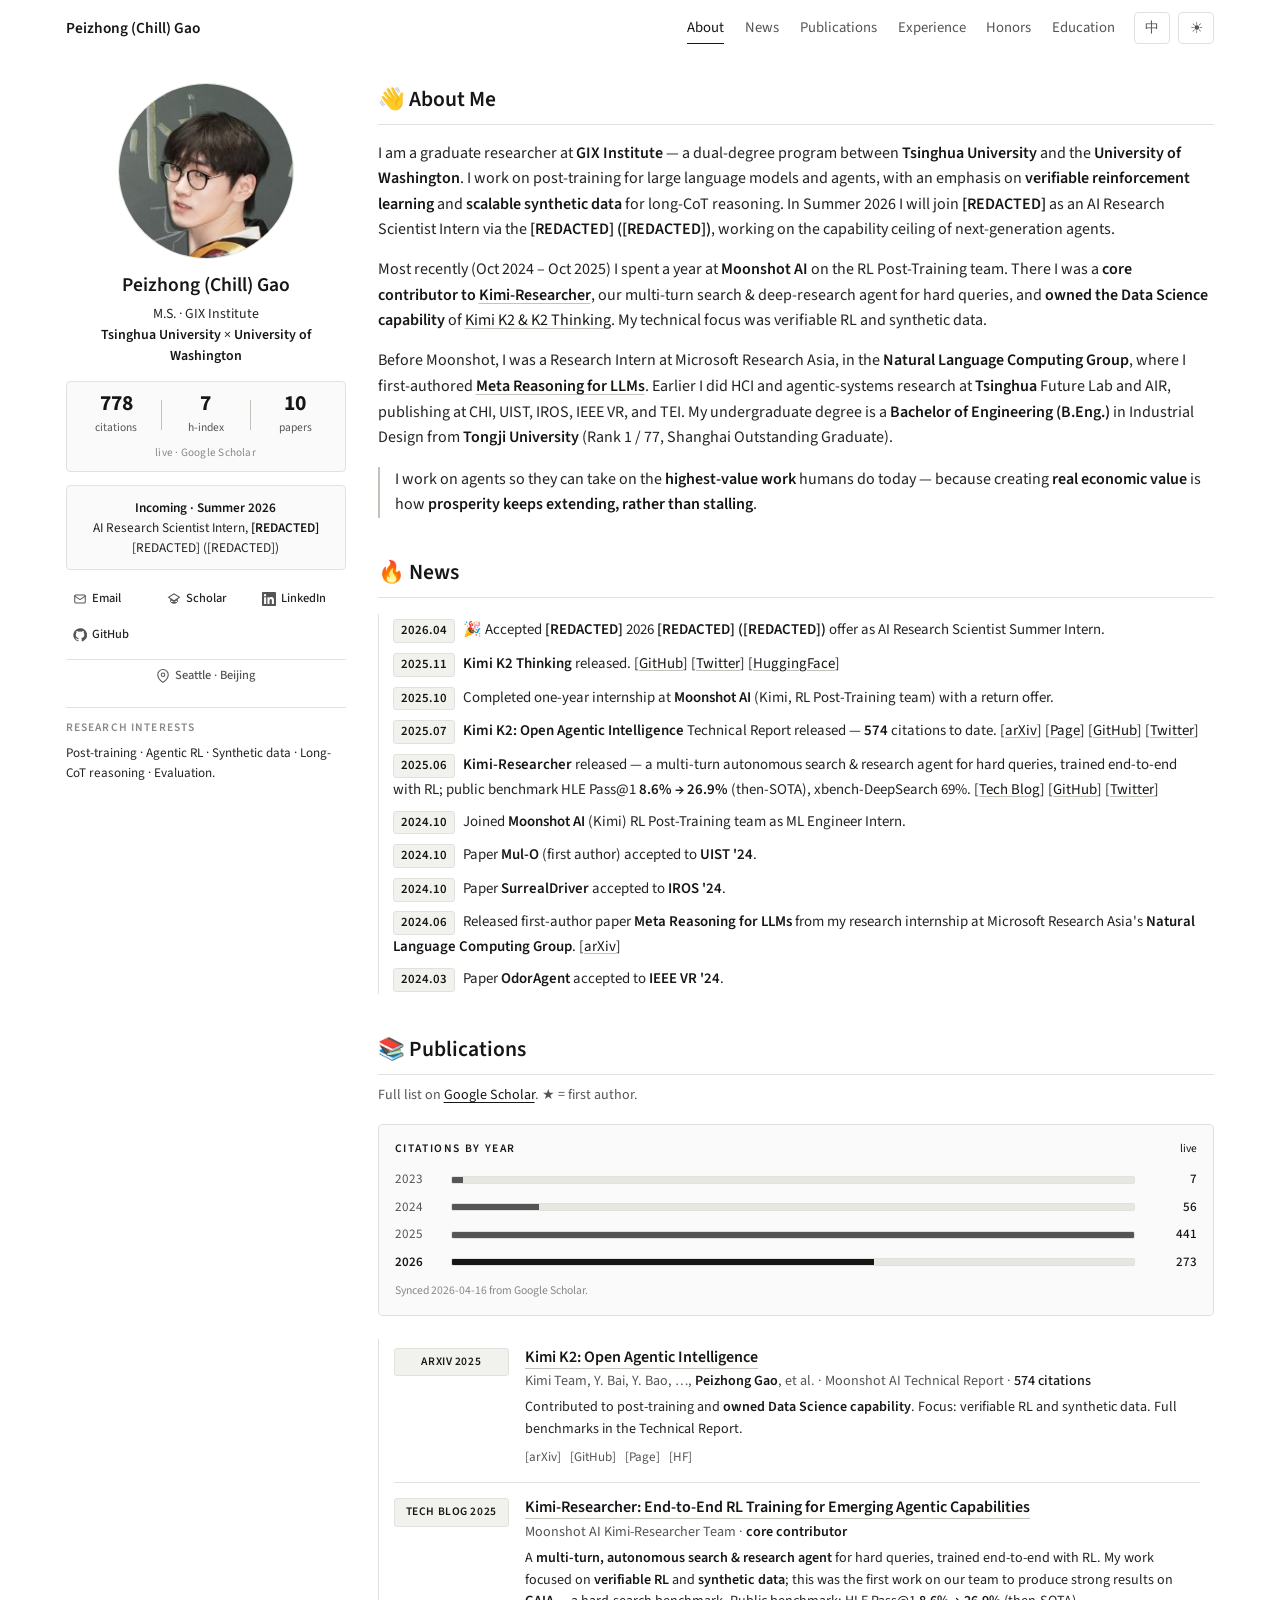
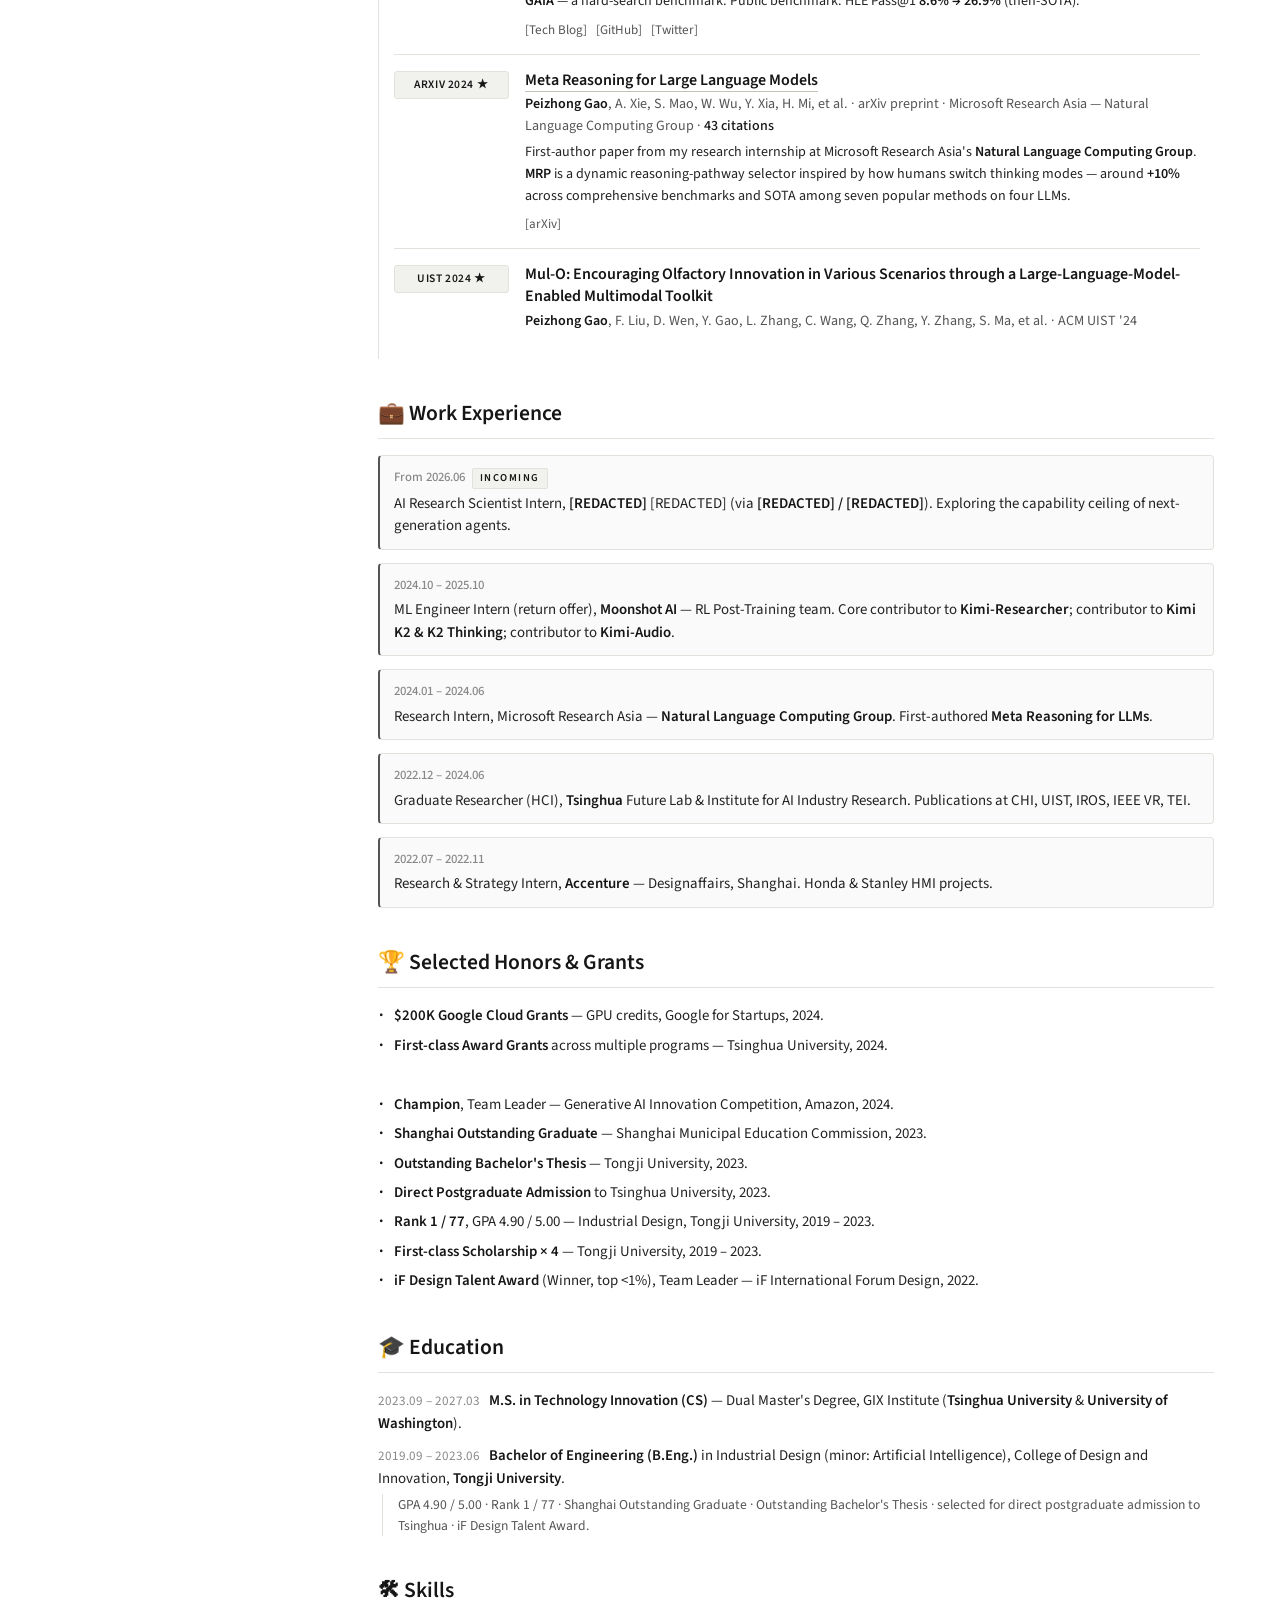
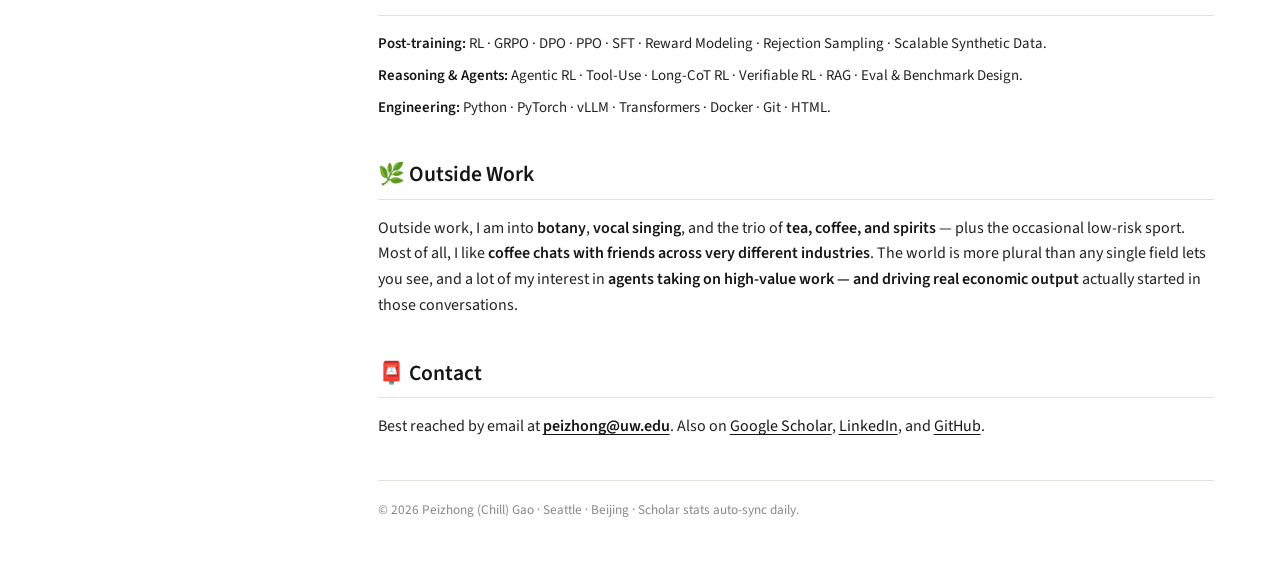
==== commit c7d26898: "Scholar sync: daily two-tier polite poll instead of 6-hour full scrape Previous behavior: every 6 ho" ====
--- a/index.html
+++ b/index.html
@@ -193,7 +193,7 @@
             <div class="impact-bar-row" data-year="2025" data-count="439"><span class="impact-bar-year">2025</span><div class="impact-bar-track"><span class="impact-bar-fill" style="width:100%"></span></div><span class="impact-bar-count">439</span></div>
             <div class="impact-bar-row is-current" data-year="2026" data-count="274"><span class="impact-bar-year">2026</span><div class="impact-bar-track"><span class="impact-bar-fill" style="width:62.4%"></span></div><span class="impact-bar-count">274</span></div>
           </div>
-          <p class="impact-note" id="impactUpdated" data-en="Auto-synced every 6 hours from Google Scholar via GitHub Actions." data-zh="每 6 小时通过 GitHub Actions 自动同步自 Google Scholar。">Auto-synced every 6 hours from Google Scholar via GitHub Actions.</p>
+          <p class="impact-note" id="impactUpdated" data-en="Auto-synced daily from Google Scholar via GitHub Actions." data-zh="每天通过 GitHub Actions 自动同步自 Google Scholar。">Auto-synced daily from Google Scholar via GitHub Actions.</p>
         </div>
 
         <ol class="pub-list">
@@ -422,7 +422,7 @@
       </section>
 
       <footer class="site-footer">
-        <p data-en="© 2026 Peizhong (Chill) Gao · Seattle · Beijing · Scholar stats auto-sync every 6 hours." data-zh="© 2026 高培中 (Chill Gao) · 西雅图 · 北京 · Scholar 数据每 6 小时自动同步。">© 2026 Peizhong (Chill) Gao · Seattle · Beijing · Scholar stats auto-sync every 6 hours.</p>
+        <p data-en="© 2026 Peizhong (Chill) Gao · Seattle · Beijing · Scholar stats auto-sync daily." data-zh="© 2026 高培中 (Chill Gao) · 西雅图 · 北京 · Scholar 数据每天自动同步。">© 2026 Peizhong (Chill) Gao · Seattle · Beijing · Scholar stats auto-sync daily.</p>
       </footer>
     </main>
   </div>
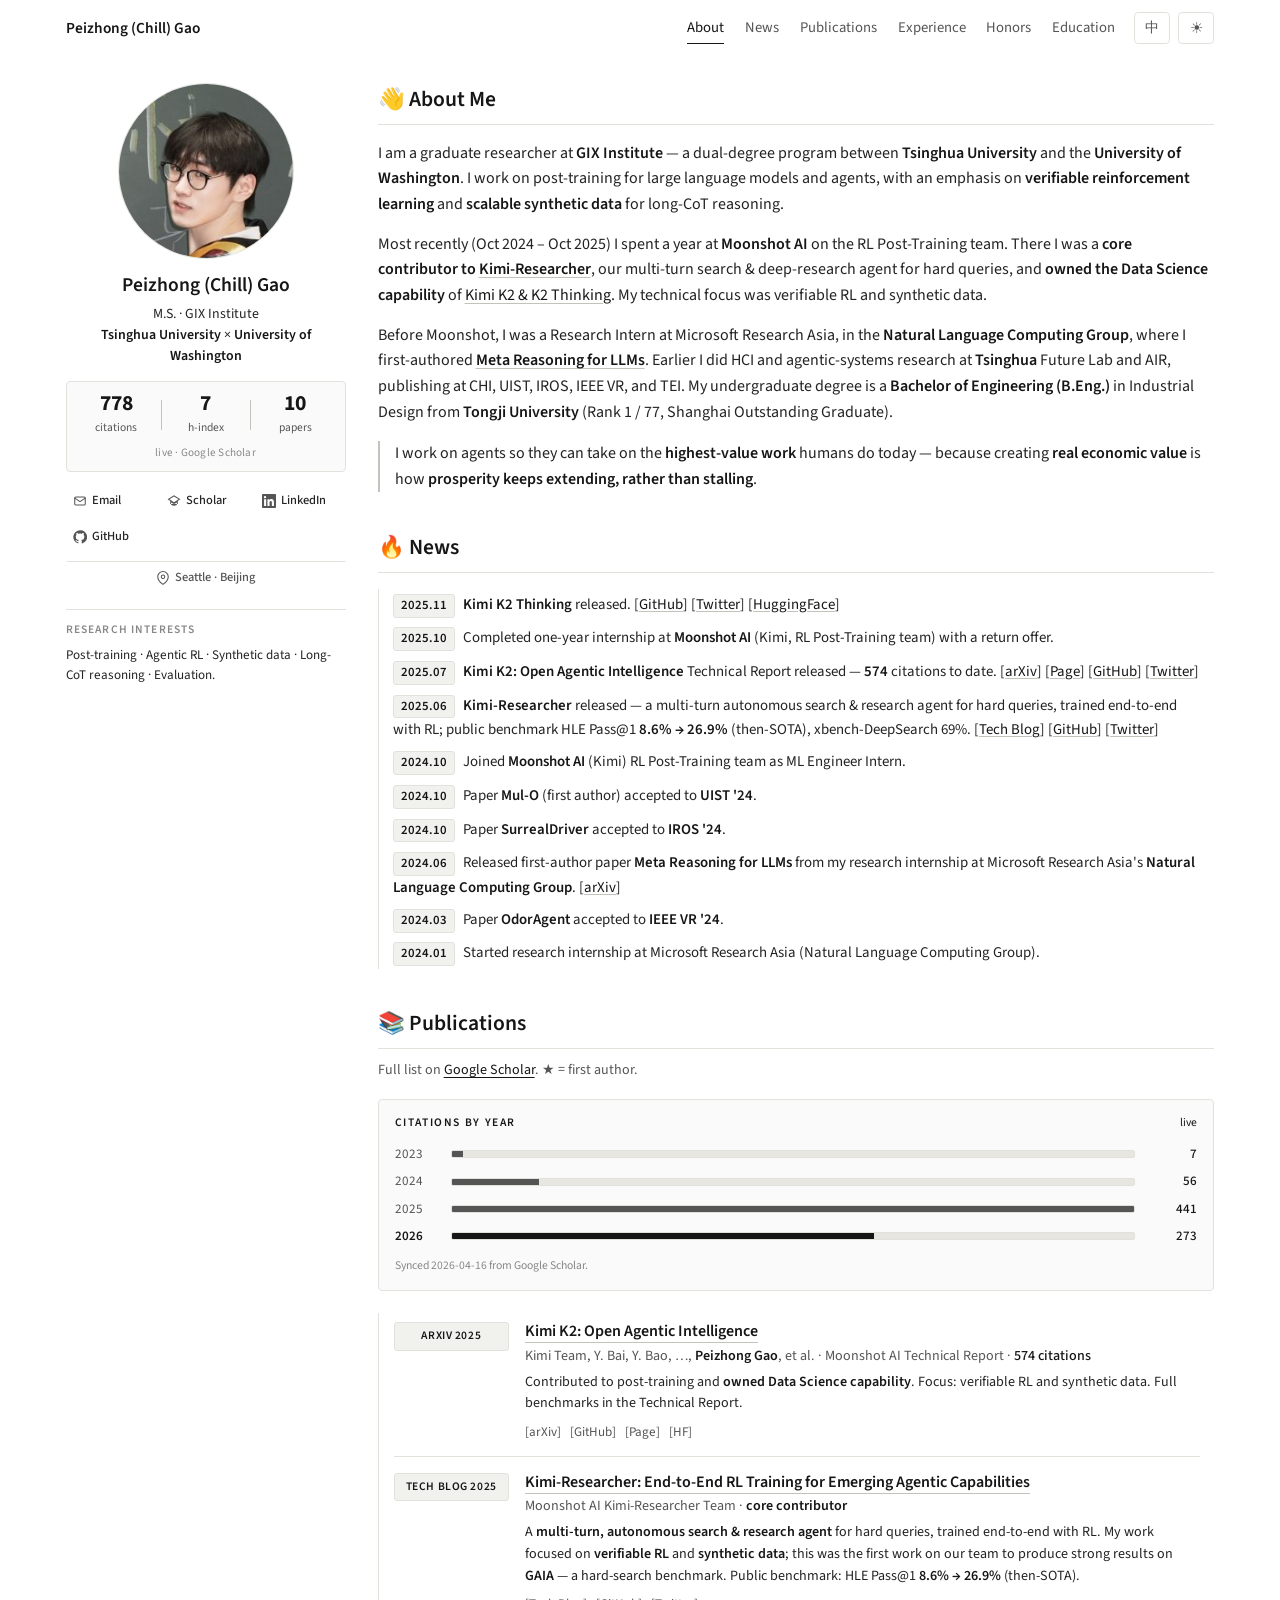
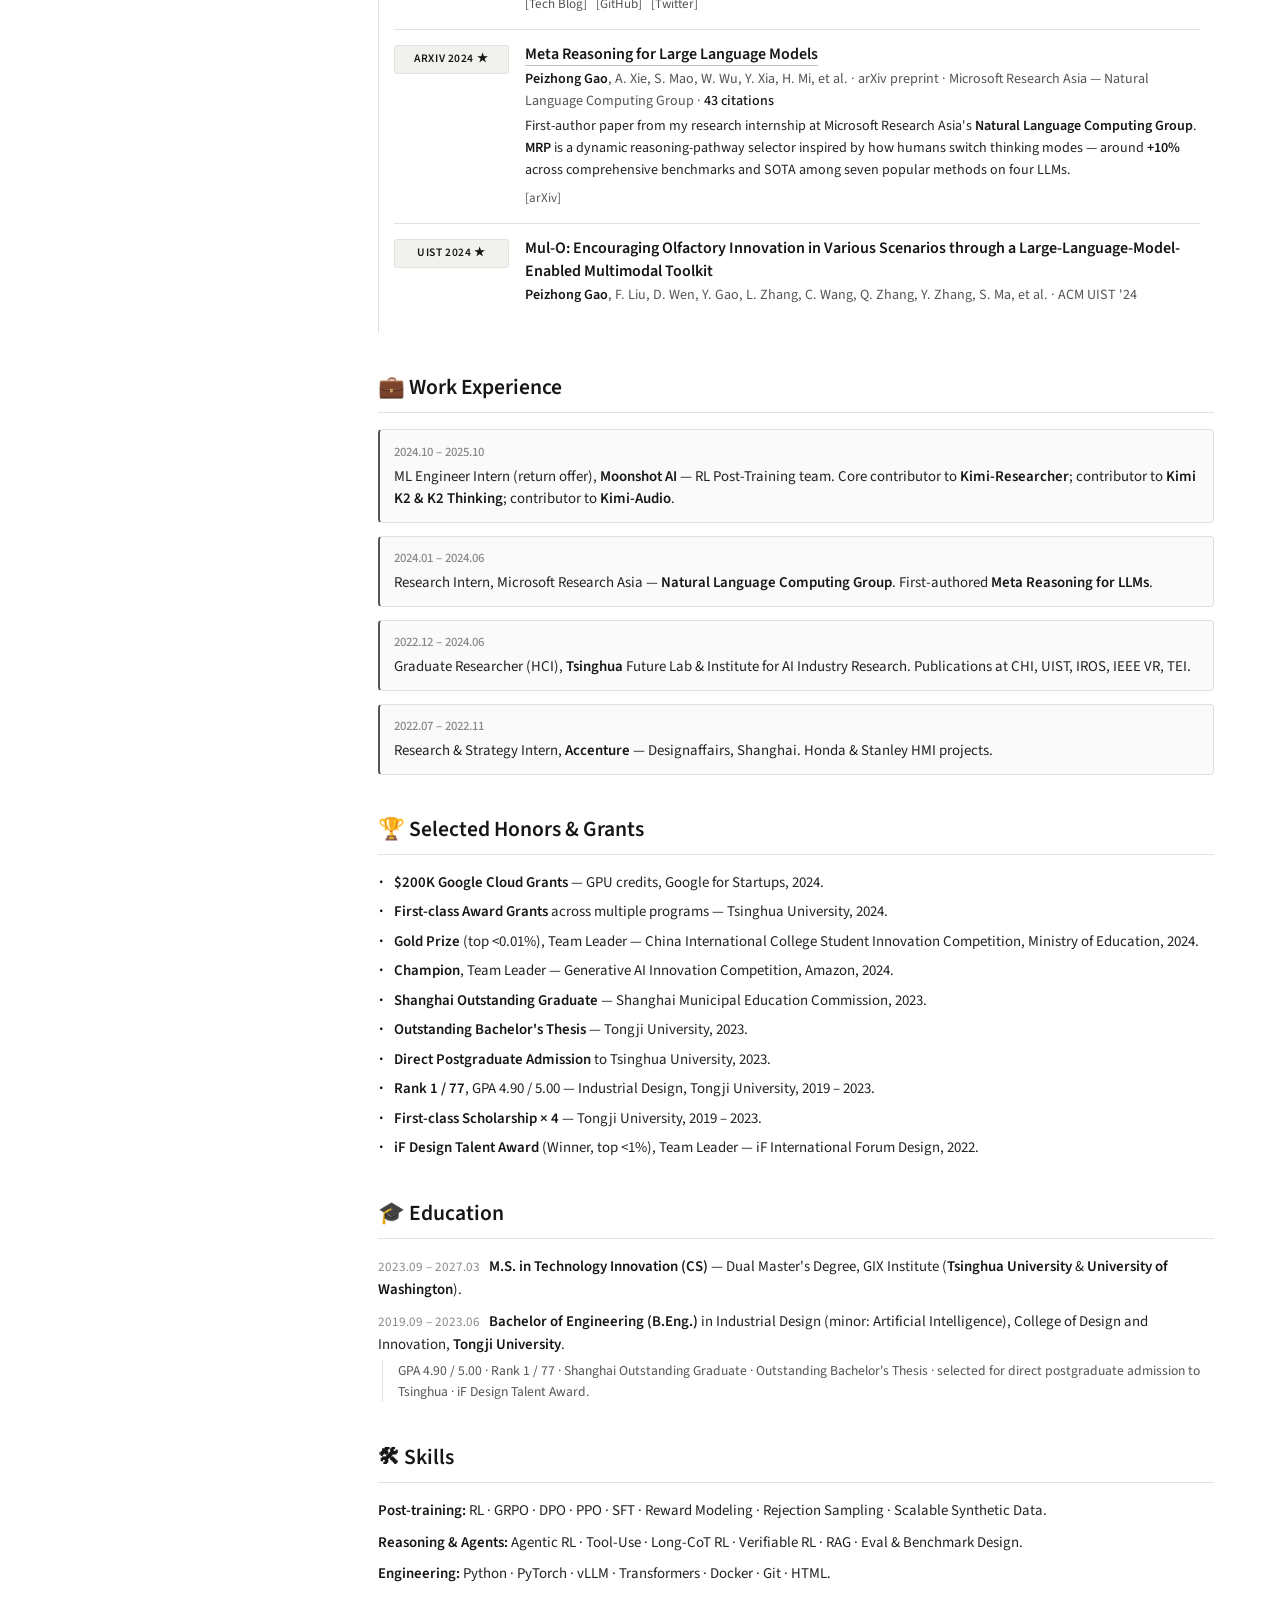
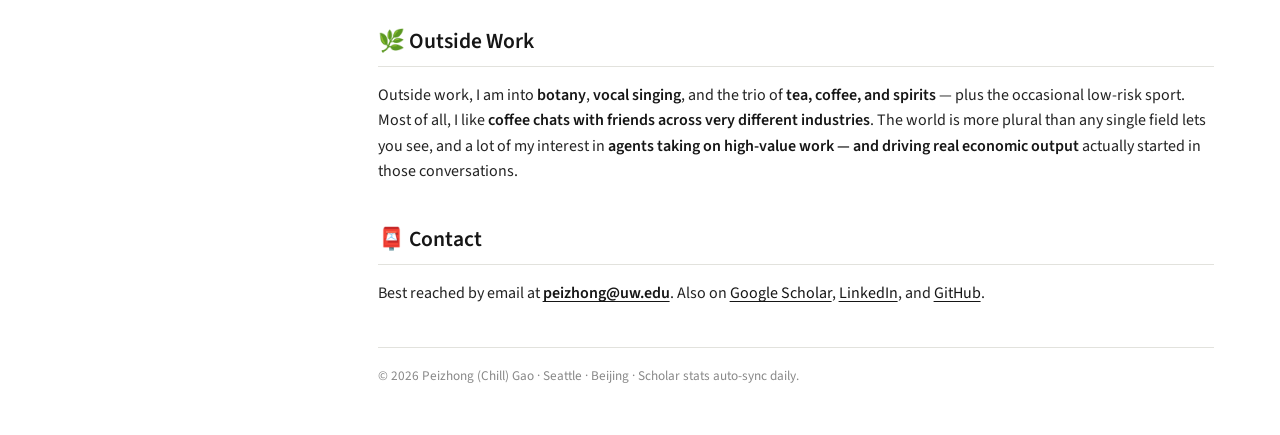
==== commit bdc13043: "Hide incoming-role section from public site Remove the incoming-role announcement from the sidebar, " ====
--- a/index.html
+++ b/index.html
@@ -4,7 +4,7 @@
   <meta charset="UTF-8" />
   <meta name="viewport" content="width=device-width, initial-scale=1.0" />
   <title>Peizhong (Chill) Gao</title>
-  <meta name="description" content="Personal homepage of Peizhong (Chill) Gao — LLM post-training and agent researcher. Incoming AI Research Scientist Intern at [REDACTED]. Core contributor to Kimi-Researcher; owned the Data Science capability of Kimi K2." />
+  <meta name="description" content="Personal homepage of Peizhong (Chill) Gao — LLM post-training and agent researcher. Core contributor to Kimi-Researcher; owned the Data Science capability of Kimi K2." />
   <meta name="author" content="Peizhong Gao" />
 
   <meta property="og:type" content="profile" />
@@ -66,13 +66,6 @@
           <li><span class="ps-num" id="sidePubs">9</span><span class="ps-cap" data-en="papers" data-zh="论文">papers</span></li>
         </ul>
         <p class="ps-src" data-en="live · Google Scholar" data-zh="实时 · Google Scholar">live · Google Scholar</p>
-      </div>
-
-      <div class="profile-incoming"
-           data-en-html="true"
-           data-en='<b>Incoming · Summer 2026</b><br>AI Research Scientist Intern, <b>[REDACTED]</b> [REDACTED] ([REDACTED])'
-           data-zh='<b>即将加入 · 2026 夏</b><br>AI Research Scientist 实习生<br><b>[REDACTED]</b> · [REDACTED] ([REDACTED])'>
-        <b>Incoming · Summer 2026</b><br>AI Research Scientist Intern, <b>[REDACTED]</b> [REDACTED] ([REDACTED])
       </div>
 
       <ul class="contact-grid" aria-label="Links">
@@ -114,9 +107,9 @@
         <h2 data-en="👋 About Me" data-zh="👋 关于我">👋 About Me</h2>
         <div class="about-body"
              data-en-html="true"
-             data-en='<p>I am a graduate researcher at <b>GIX Institute</b> — a dual-degree program between <b>Tsinghua University</b> and the <b>University of Washington</b>. I work on post-training for large language models and agents, with an emphasis on <b>verifiable reinforcement learning</b> and <b>scalable synthetic data</b> for long-CoT reasoning. In Summer 2026 I will join <b>[REDACTED]</b> as an AI Research Scientist Intern via the <b>[REDACTED] ([REDACTED])</b>, working on the capability ceiling of next-generation agents.</p><p>Most recently (Oct 2024 – Oct 2025) I spent a year at <b>Moonshot AI</b> on the RL Post-Training team. There I was a <b>core contributor to <a href="https://moonshotai.github.io/Kimi-Researcher/" target="_blank" rel="noopener">Kimi-Researcher</a></b>, our multi-turn search &amp; deep-research agent for hard queries, and <b>owned the Data Science capability</b> of <a href="https://github.com/MoonshotAI/Kimi-K2" target="_blank" rel="noopener">Kimi K2 &amp; K2 Thinking</a>. My technical focus was verifiable RL and synthetic data.</p><p>Before Moonshot, I was a Research Intern at Microsoft Research Asia, in the <b>Natural Language Computing Group</b>, where I first-authored <a href="https://arxiv.org/abs/2406.11698" target="_blank" rel="noopener"><b>Meta Reasoning for LLMs</b></a>. Earlier I did HCI and agentic-systems research at <b>Tsinghua</b> Future Lab and AIR, publishing at CHI, UIST, IROS, IEEE&nbsp;VR, and TEI. My undergraduate degree is a <b>Bachelor of Engineering (B.Eng.)</b> in Industrial Design from <b>Tongji University</b> (Rank 1 / 77, Shanghai Outstanding Graduate).</p><p class="about-close">I work on agents so they can take on the <b>highest-value work</b> humans do today — because creating <b>real economic value</b> is how <b>prosperity keeps extending, rather than stalling</b>.</p>'
-             data-zh='<p>我是 <b>GIX 学院</b>的在读硕士研究生，GIX 是 <b>清华大学</b>与<b>华盛顿大学</b>合办的双学位项目。我的研究方向是大语言模型与智能体的 post-training，重点放在<b>可验证强化学习</b>与<b>可扩展合成数据</b>，服务于长思维链推理能力的训练。2026 年夏天我将加入<b>[REDACTED]</b>[REDACTED]，通过 <b>[REDACTED] ([REDACTED])</b> 人才项目担任 AI Research Scientist 实习生，研究下一代智能体的能力上限。</p><p>过去一年 (2024.10 – 2025.10) 我在 <b>Moonshot AI</b> 的强化学习 post-training 团队工作。期间我是 <b>Kimi-Researcher</b> (<a href="https://moonshotai.github.io/Kimi-Researcher/" target="_blank" rel="noopener">项目主页</a>) 的核心贡献者 — 这是我们团队面向高难度搜索与深度研究任务的多轮自主 agent；同时我<b>担任 Kimi K2 与 K2 Thinking 的 Data Science 能力负责人</b> (<a href="https://github.com/MoonshotAI/Kimi-K2" target="_blank" rel="noopener">GitHub</a>)，端到端负责这块能力的数据与训练。技术上的工作重点是可验证 RL 与合成数据。</p><p>在 Moonshot 之前，我在微软亚洲研究院<b>自然语言计算组</b>担任研究实习生，第一作者发表了 <a href="https://arxiv.org/abs/2406.11698" target="_blank" rel="noopener"><b>Meta Reasoning for LLMs</b></a>。更早之前，我在<b>清华大学</b>未来实验室与 AI 产业研究院 (AIR) 做人机交互与智能体方向的研究，论文发表于 CHI、UIST、IROS、IEEE&nbsp;VR、TEI。我的本科学位为<b>工学学士</b>，就读于<b>同济大学</b>工业设计专业，年级第 1 / 77，上海市优秀毕业生。</p><p class="about-close">我做 agent，是希望它们能承接人类今天<b>最高价值的工作</b> — 持续创造真实的<b>经济价值</b>，是让<b>繁荣得以延续、而不是停滞</b>的方式。</p>'>
-          <p>I am a graduate researcher at <b>GIX Institute</b> — a dual-degree program between <b>Tsinghua University</b> and the <b>University of Washington</b>. I work on post-training for large language models and agents, with an emphasis on <b>verifiable reinforcement learning</b> and <b>scalable synthetic data</b> for long-CoT reasoning. In Summer 2026 I will join <b>[REDACTED]</b> as an AI Research Scientist Intern via the <b>[REDACTED] ([REDACTED])</b>, working on the capability ceiling of next-generation agents.</p>
+             data-en='<p>I am a graduate researcher at <b>GIX Institute</b> — a dual-degree program between <b>Tsinghua University</b> and the <b>University of Washington</b>. I work on post-training for large language models and agents, with an emphasis on <b>verifiable reinforcement learning</b> and <b>scalable synthetic data</b> for long-CoT reasoning.</p><p>Most recently (Oct 2024 – Oct 2025) I spent a year at <b>Moonshot AI</b> on the RL Post-Training team. There I was a <b>core contributor to <a href="https://moonshotai.github.io/Kimi-Researcher/" target="_blank" rel="noopener">Kimi-Researcher</a></b>, our multi-turn search &amp; deep-research agent for hard queries, and <b>owned the Data Science capability</b> of <a href="https://github.com/MoonshotAI/Kimi-K2" target="_blank" rel="noopener">Kimi K2 &amp; K2 Thinking</a>. My technical focus was verifiable RL and synthetic data.</p><p>Before Moonshot, I was a Research Intern at Microsoft Research Asia, in the <b>Natural Language Computing Group</b>, where I first-authored <a href="https://arxiv.org/abs/2406.11698" target="_blank" rel="noopener"><b>Meta Reasoning for LLMs</b></a>. Earlier I did HCI and agentic-systems research at <b>Tsinghua</b> Future Lab and AIR, publishing at CHI, UIST, IROS, IEEE&nbsp;VR, and TEI. My undergraduate degree is a <b>Bachelor of Engineering (B.Eng.)</b> in Industrial Design from <b>Tongji University</b> (Rank 1 / 77, Shanghai Outstanding Graduate).</p><p class="about-close">I work on agents so they can take on the <b>highest-value work</b> humans do today — because creating <b>real economic value</b> is how <b>prosperity keeps extending, rather than stalling</b>.</p>'
+             data-zh='<p>我是 <b>GIX 学院</b>的在读硕士研究生，GIX 是 <b>清华大学</b>与<b>华盛顿大学</b>合办的双学位项目。我的研究方向是大语言模型与智能体的 post-training，重点放在<b>可验证强化学习</b>与<b>可扩展合成数据</b>，服务于长思维链推理能力的训练。</p><p>过去一年 (2024.10 – 2025.10) 我在 <b>Moonshot AI</b> 的强化学习 post-training 团队工作。期间我是 <b>Kimi-Researcher</b> (<a href="https://moonshotai.github.io/Kimi-Researcher/" target="_blank" rel="noopener">项目主页</a>) 的核心贡献者 — 这是我们团队面向高难度搜索与深度研究任务的多轮自主 agent；同时我<b>担任 Kimi K2 与 K2 Thinking 的 Data Science 能力负责人</b> (<a href="https://github.com/MoonshotAI/Kimi-K2" target="_blank" rel="noopener">GitHub</a>)，端到端负责这块能力的数据与训练。技术上的工作重点是可验证 RL 与合成数据。</p><p>在 Moonshot 之前，我在微软亚洲研究院<b>自然语言计算组</b>担任研究实习生，第一作者发表了 <a href="https://arxiv.org/abs/2406.11698" target="_blank" rel="noopener"><b>Meta Reasoning for LLMs</b></a>。更早之前，我在<b>清华大学</b>未来实验室与 AI 产业研究院 (AIR) 做人机交互与智能体方向的研究，论文发表于 CHI、UIST、IROS、IEEE&nbsp;VR、TEI。我的本科学位为<b>工学学士</b>，就读于<b>同济大学</b>工业设计专业，年级第 1 / 77，上海市优秀毕业生。</p><p class="about-close">我做 agent，是希望它们能承接人类今天<b>最高价值的工作</b> — 持续创造真实的<b>经济价值</b>，是让<b>繁荣得以延续、而不是停滞</b>的方式。</p>'>
+          <p>I am a graduate researcher at <b>GIX Institute</b> — a dual-degree program between <b>Tsinghua University</b> and the <b>University of Washington</b>. I work on post-training for large language models and agents, with an emphasis on <b>verifiable reinforcement learning</b> and <b>scalable synthetic data</b> for long-CoT reasoning.</p>
           <p>Most recently (Oct 2024 – Oct 2025) I spent a year at <b>Moonshot AI</b> on the RL Post-Training team. There I was a <b>core contributor to <a href="https://moonshotai.github.io/Kimi-Researcher/" target="_blank" rel="noopener">Kimi-Researcher</a></b>, our multi-turn search &amp; deep-research agent for hard queries, and <b>owned the Data Science capability</b> of <a href="https://github.com/MoonshotAI/Kimi-K2" target="_blank" rel="noopener">Kimi K2 &amp; K2 Thinking</a>. My technical focus was verifiable RL and synthetic data.</p>
           <p>Before Moonshot, I was a Research Intern at Microsoft Research Asia, in the <b>Natural Language Computing Group</b>, where I first-authored <a href="https://arxiv.org/abs/2406.11698" target="_blank" rel="noopener"><b>Meta Reasoning for LLMs</b></a>. Earlier I did HCI and agentic-systems research at <b>Tsinghua</b> Future Lab and AIR, publishing at CHI, UIST, IROS, IEEE&nbsp;VR, and TEI. My undergraduate degree is a <b>Bachelor of Engineering (B.Eng.)</b> in Industrial Design from <b>Tongji University</b> (Rank 1 / 77, Shanghai Outstanding Graduate).</p>
           <p class="about-close">I work on agents so they can take on the <b>highest-value work</b> humans do today — because creating <b>real economic value</b> is how <b>prosperity keeps extending, rather than stalling</b>.</p>
@@ -126,9 +119,6 @@
       <section id="news" class="section">
         <h2 data-en="🔥 News" data-zh="🔥 最新动态">🔥 News</h2>
         <ul class="news">
-          <li data-en-html="true"
-              data-en='<span class="ndate">2026.04</span> 🎉 Accepted <b>[REDACTED]</b> 2026 <b>[REDACTED] ([REDACTED])</b> offer as AI Research Scientist Summer Intern.'
-              data-zh='<span class="ndate">2026.04</span> 🎉 接受<b>[REDACTED]</b> 2026 <b>[REDACTED] ([REDACTED])</b> 的 Offer，将以 AI Research Scientist 夏季实习生身份加入。'><span class="ndate">2026.04</span> 🎉 Accepted <b>[REDACTED]</b> 2026 <b>[REDACTED] ([REDACTED])</b> offer as AI Research Scientist Summer Intern.</li>
           <li data-en-html="true"
               data-en='<span class="ndate">2025.11</span> <b>Kimi K2 Thinking</b> released. [<a href="https://github.com/MoonshotAI/Kimi-K2" target="_blank" rel="noopener">GitHub</a>] [<a href="https://x.com/Kimi_Moonshot" target="_blank" rel="noopener">Twitter</a>] [<a href="https://huggingface.co/moonshotai" target="_blank" rel="noopener">HuggingFace</a>]'
               data-zh='<span class="ndate">2025.11</span> <b>Kimi K2 Thinking</b> 发布。[<a href="https://github.com/MoonshotAI/Kimi-K2" target="_blank" rel="noopener">GitHub</a>] [<a href="https://x.com/Kimi_Moonshot" target="_blank" rel="noopener">Twitter</a>] [<a href="https://huggingface.co/moonshotai" target="_blank" rel="noopener">HuggingFace</a>]'><span class="ndate">2025.11</span> <b>Kimi K2 Thinking</b> released. [<a href="https://github.com/MoonshotAI/Kimi-K2" target="_blank" rel="noopener">GitHub</a>] [<a href="https://x.com/Kimi_Moonshot" target="_blank" rel="noopener">Twitter</a>] [<a href="https://huggingface.co/moonshotai" target="_blank" rel="noopener">HuggingFace</a>]</li>
@@ -284,14 +274,6 @@
         <h2 data-en="💼 Work Experience" data-zh="💼 工作经历">💼 Work Experience</h2>
         <ul class="exp">
           <li>
-            <div class="exp-dates">From 2026.06 <span class="exp-tag" data-en="incoming" data-zh="即将加入">incoming</span></div>
-            <p class="exp-role" data-en-html="true"
-               data-en='AI Research Scientist Intern, <b>[REDACTED]</b> [REDACTED] (via <b>[REDACTED] / [REDACTED]</b>). Exploring the capability ceiling of next-generation agents.'
-               data-zh='AI Research Scientist 实习生，<b>[REDACTED]</b>[REDACTED] (通过 <b>[REDACTED] ([REDACTED])</b> 人才项目)。研究下一代智能体的能力上限。'>
-              AI Research Scientist Intern, <b>[REDACTED]</b> [REDACTED] (via <b>[REDACTED] / [REDACTED]</b>). Exploring the capability ceiling of next-generation agents.
-            </p>
-          </li>
-          <li>
             <div class="exp-dates">2024.10 – 2025.10</div>
             <p class="exp-role" data-en-html="true"
                data-en='ML Engineer Intern (return offer), <b>Moonshot AI</b> — RL Post-Training team. Core contributor to <b>Kimi-Researcher</b>; contributor to <b>Kimi K2 &amp; K2 Thinking</b>; contributor to <b>Kimi-Audio</b>.'
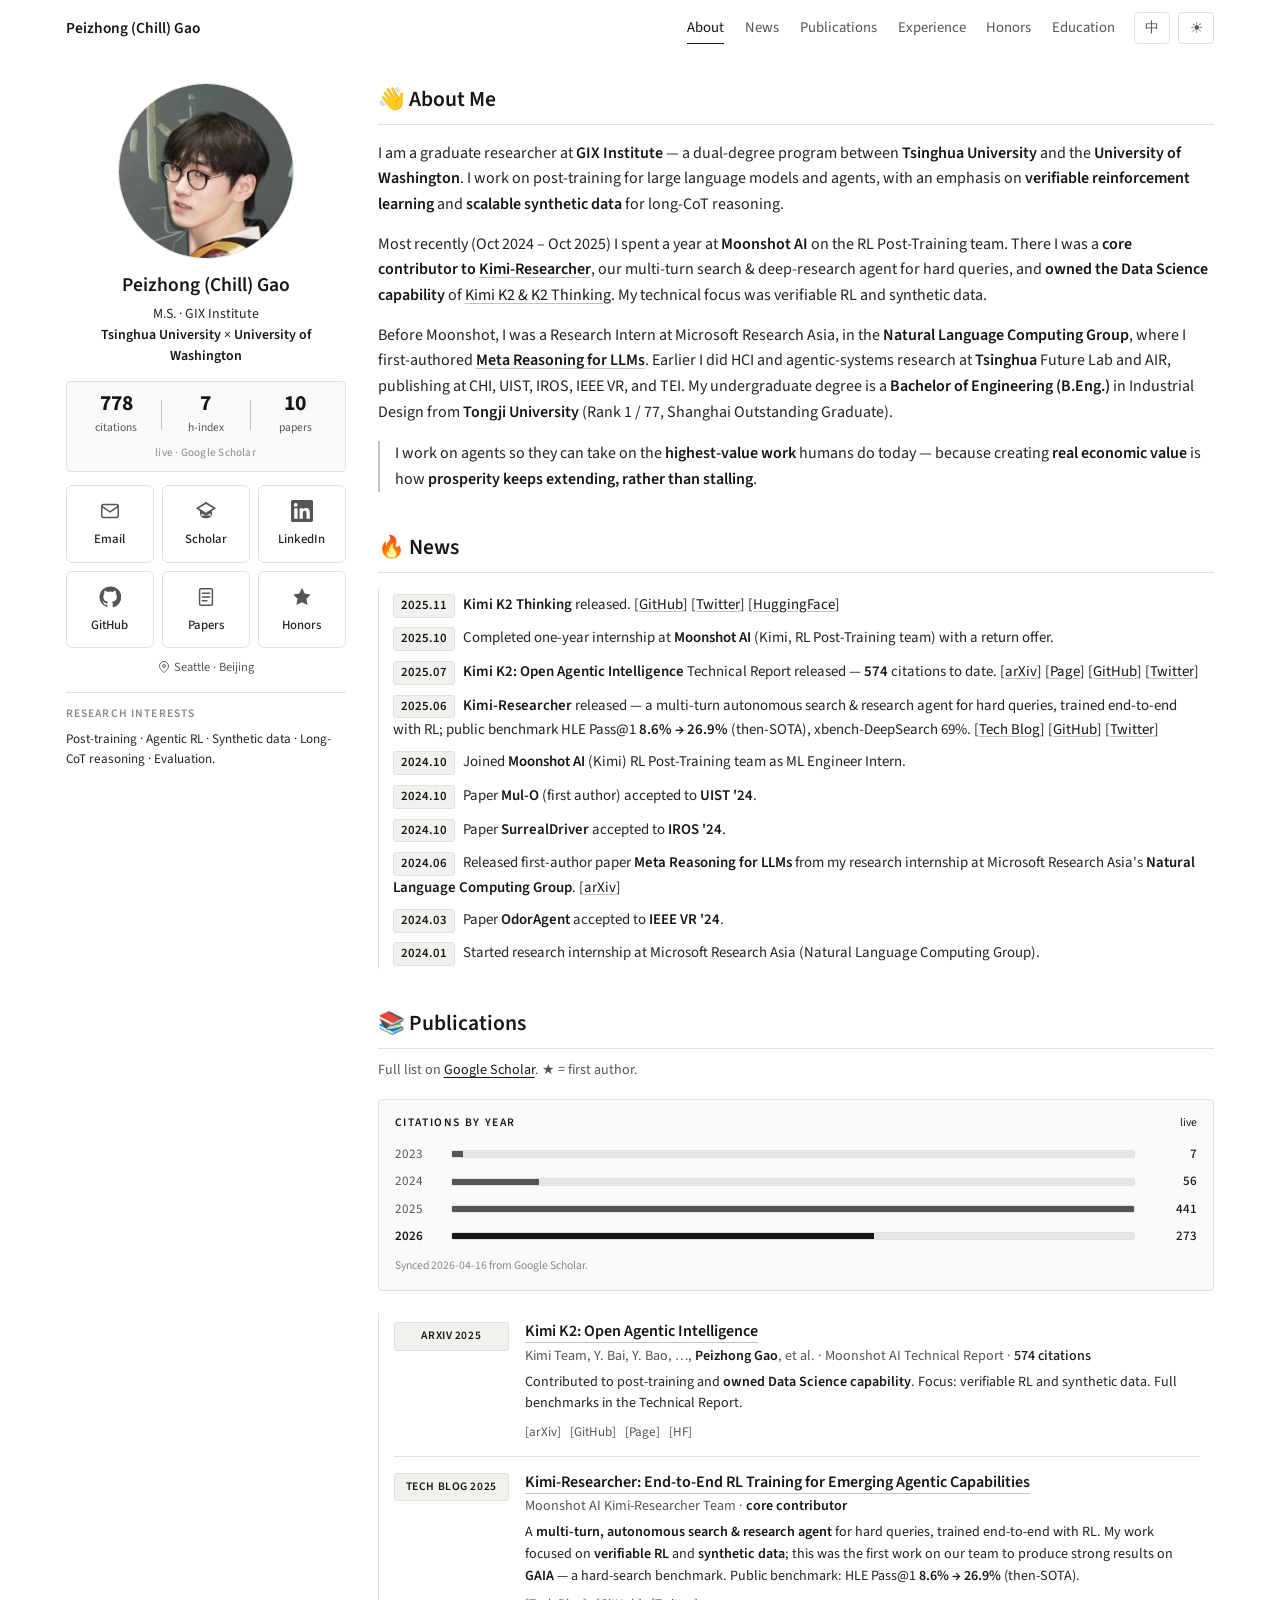
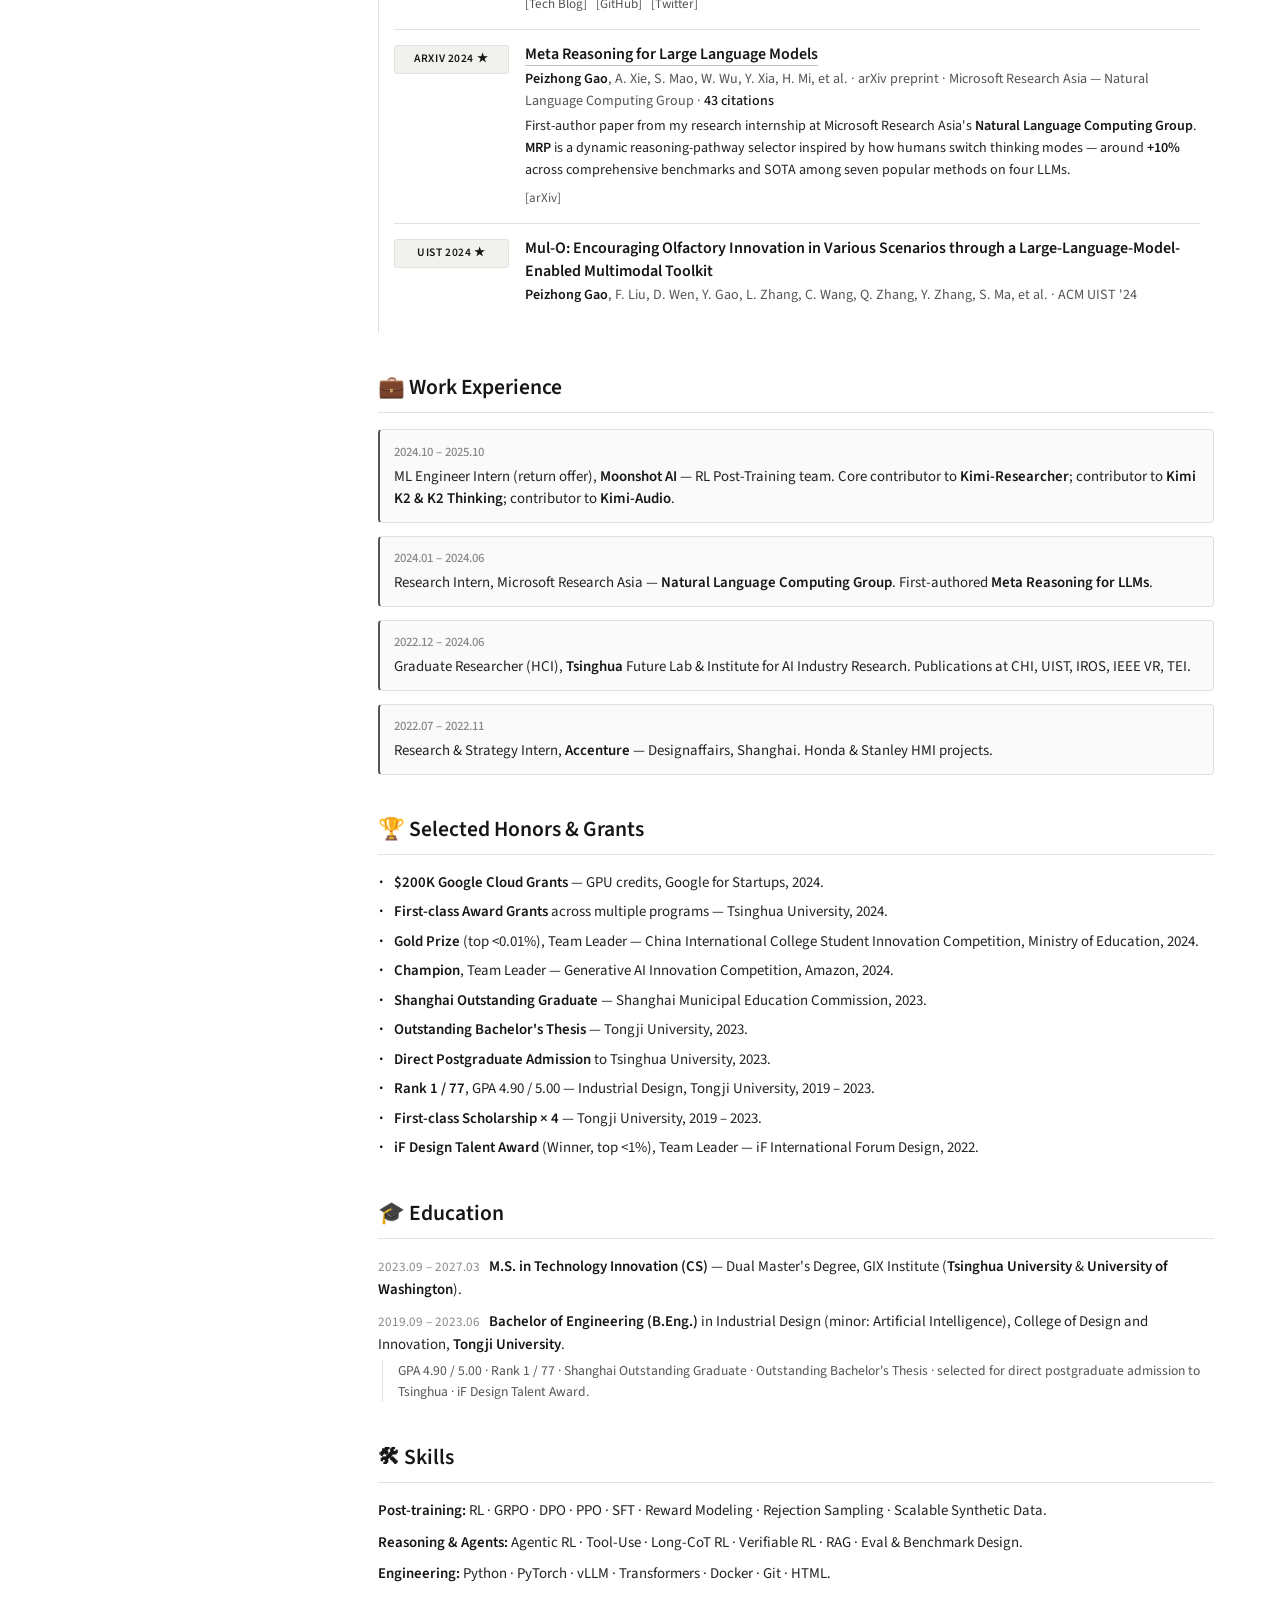
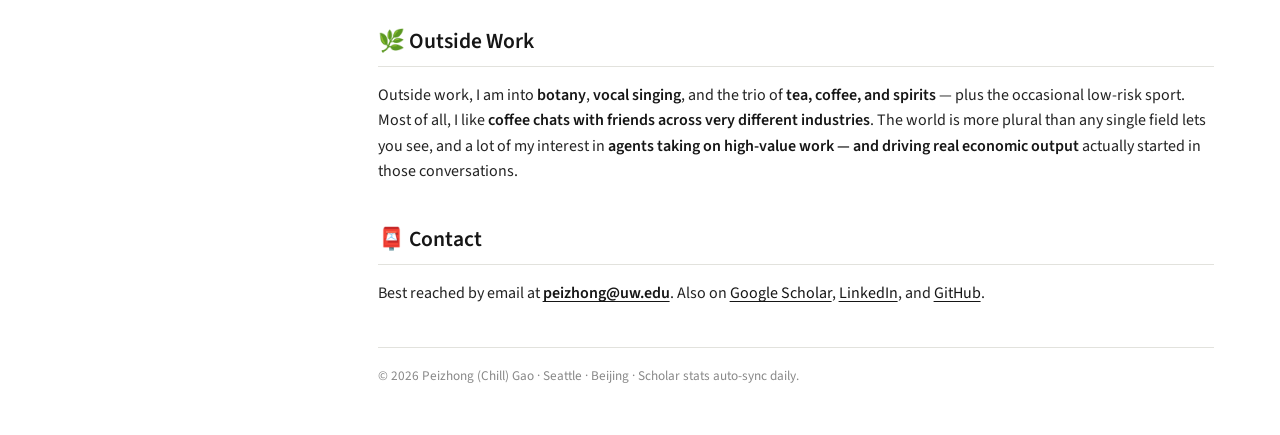
==== commit cdcc7f57: "Redesign sidebar contact grid as 3×2 stacked cards Icons centered on top, label centered below. 6 ca" ====
--- a/index.html
+++ b/index.html
@@ -18,7 +18,7 @@
   <link rel="preconnect" href="https://fonts.gstatic.com" crossorigin />
   <link href="https://fonts.googleapis.com/css2?family=Source+Sans+3:wght@400;500;600;700&display=swap" rel="stylesheet" />
 
-  <link rel="stylesheet" href="styles.css?v=16" />
+  <link rel="stylesheet" href="styles.css?v=17" />
 </head>
 <body>
   <a class="skip-link" href="#main">Skip to content</a>
@@ -70,26 +70,33 @@
 
       <ul class="contact-grid" aria-label="Links">
         <li><a href="mailto:peizhong@uw.edu" title="peizhong@uw.edu">
-          <svg viewBox="0 0 24 24" width="16" height="16" fill="none" stroke="currentColor" stroke-width="1.8" stroke-linecap="round" stroke-linejoin="round"><rect x="3" y="5" width="18" height="14" rx="2"/><path d="m3 7 9 6 9-6"/></svg>
-          <span>Email</span>
+          <svg viewBox="0 0 24 24" width="22" height="22" fill="none" stroke="currentColor" stroke-width="1.6" stroke-linecap="round" stroke-linejoin="round"><rect x="3" y="5" width="18" height="14" rx="2"/><path d="m3 7 9 6 9-6"/></svg>
+          <span data-en="Email" data-zh="邮件">Email</span>
         </a></li>
         <li><a href="https://scholar.google.com/citations?user=Jwg8XugAAAAJ" target="_blank" rel="noopener" title="Google Scholar">
-          <svg viewBox="0 0 24 24" width="16" height="16" fill="currentColor"><path d="M12 2 1 9l4.5 2.95V17h13V11.95L23 9 12 2Zm0 2.3L19.7 9 12 14 4.3 9 12 4.3Zm-5 10.3L12 17l5-2.4v3.9c-1.5 1-3.2 1.5-5 1.5s-3.5-.5-5-1.5v-3.9Z"/></svg>
-          <span>Scholar</span>
+          <svg viewBox="0 0 24 24" width="22" height="22" fill="currentColor"><path d="M12 2 1 9l4.5 2.95V17h13V11.95L23 9 12 2Zm0 2.3L19.7 9 12 14 4.3 9 12 4.3Zm-5 10.3L12 17l5-2.4v3.9c-1.5 1-3.2 1.5-5 1.5s-3.5-.5-5-1.5v-3.9Z"/></svg>
+          <span data-en="Scholar" data-zh="学术">Scholar</span>
         </a></li>
         <li><a href="https://www.linkedin.com/in/peizhong-gao-%E9%AB%98%E5%9F%B9%E4%B8%AD-83537126a" target="_blank" rel="noopener" title="LinkedIn">
-          <svg viewBox="0 0 24 24" width="16" height="16" fill="currentColor"><path d="M20.45 20.45h-3.56v-5.57c0-1.33-.03-3.04-1.85-3.04-1.86 0-2.14 1.45-2.14 2.95v5.66H9.35V9h3.42v1.56h.05c.48-.9 1.64-1.86 3.38-1.86 3.61 0 4.28 2.38 4.28 5.47v6.28ZM5.34 7.43A2.07 2.07 0 1 1 5.34 3.3a2.07 2.07 0 0 1 0 4.13Zm1.78 13.02H3.56V9h3.56v11.45ZM22.23 0H1.77C.79 0 0 .78 0 1.73v20.54C0 23.22.79 24 1.77 24h20.46c.98 0 1.77-.78 1.77-1.73V1.73C24 .78 23.21 0 22.23 0Z"/></svg>
+          <svg viewBox="0 0 24 24" width="22" height="22" fill="currentColor"><path d="M20.45 20.45h-3.56v-5.57c0-1.33-.03-3.04-1.85-3.04-1.86 0-2.14 1.45-2.14 2.95v5.66H9.35V9h3.42v1.56h.05c.48-.9 1.64-1.86 3.38-1.86 3.61 0 4.28 2.38 4.28 5.47v6.28ZM5.34 7.43A2.07 2.07 0 1 1 5.34 3.3a2.07 2.07 0 0 1 0 4.13Zm1.78 13.02H3.56V9h3.56v11.45ZM22.23 0H1.77C.79 0 0 .78 0 1.73v20.54C0 23.22.79 24 1.77 24h20.46c.98 0 1.77-.78 1.77-1.73V1.73C24 .78 23.21 0 22.23 0Z"/></svg>
           <span>LinkedIn</span>
         </a></li>
         <li><a href="https://github.com/GPZ12138" target="_blank" rel="noopener" title="GitHub">
-          <svg viewBox="0 0 24 24" width="16" height="16" fill="currentColor"><path d="M12 .5a11.5 11.5 0 0 0-3.64 22.41c.58.11.79-.25.79-.56v-2c-3.2.7-3.88-1.37-3.88-1.37-.53-1.35-1.29-1.72-1.29-1.72-1.05-.72.08-.7.08-.7 1.17.08 1.78 1.2 1.78 1.2 1.04 1.78 2.72 1.27 3.38.97.11-.75.41-1.27.74-1.56-2.55-.29-5.24-1.28-5.24-5.7 0-1.26.45-2.29 1.19-3.1-.12-.29-.51-1.46.11-3.05 0 0 .97-.31 3.18 1.18a10.93 10.93 0 0 1 5.78 0c2.2-1.49 3.17-1.18 3.17-1.18.62 1.59.23 2.76.11 3.05.74.81 1.18 1.84 1.18 3.1 0 4.43-2.69 5.41-5.25 5.69.42.36.8 1.07.8 2.16v3.2c0 .31.21.68.8.56A11.5 11.5 0 0 0 12 .5Z"/></svg>
+          <svg viewBox="0 0 24 24" width="22" height="22" fill="currentColor"><path d="M12 .5a11.5 11.5 0 0 0-3.64 22.41c.58.11.79-.25.79-.56v-2c-3.2.7-3.88-1.37-3.88-1.37-.53-1.35-1.29-1.72-1.29-1.72-1.05-.72.08-.7.08-.7 1.17.08 1.78 1.2 1.78 1.2 1.04 1.78 2.72 1.27 3.38.97.11-.75.41-1.27.74-1.56-2.55-.29-5.24-1.28-5.24-5.7 0-1.26.45-2.29 1.19-3.1-.12-.29-.51-1.46.11-3.05 0 0 .97-.31 3.18 1.18a10.93 10.93 0 0 1 5.78 0c2.2-1.49 3.17-1.18 3.17-1.18.62 1.59.23 2.76.11 3.05.74.81 1.18 1.84 1.18 3.1 0 4.43-2.69 5.41-5.25 5.69.42.36.8 1.07.8 2.16v3.2c0 .31.21.68.8.56A11.5 11.5 0 0 0 12 .5Z"/></svg>
           <span>GitHub</span>
         </a></li>
-        <li class="sidebar-loc" title="Location">
-          <svg viewBox="0 0 24 24" width="16" height="16" fill="none" stroke="currentColor" stroke-width="1.8" stroke-linecap="round" stroke-linejoin="round"><path d="M21 10c0 7-9 13-9 13S3 17 3 10a9 9 0 1 1 18 0z"/><circle cx="12" cy="10" r="3"/></svg>
-          <span data-en="Seattle · Beijing" data-zh="西雅图 · 北京">Seattle · Beijing</span>
-        </li>
+        <li><a href="#publications" title="Publications">
+          <svg viewBox="0 0 24 24" width="22" height="22" fill="none" stroke="currentColor" stroke-width="1.6" stroke-linecap="round" stroke-linejoin="round"><rect x="5" y="3" width="14" height="18" rx="1.5"/><line x1="8" y1="8" x2="16" y2="8"/><line x1="8" y1="12" x2="16" y2="12"/><line x1="8" y1="16" x2="13" y2="16"/></svg>
+          <span data-en="Papers" data-zh="论文">Papers</span>
+        </a></li>
+        <li><a href="#honors" title="Honors &amp; Grants">
+          <svg viewBox="0 0 24 24" width="22" height="22" fill="currentColor"><path d="M12 2 14.9 8.2 21.5 9.2 16.8 14l1.2 6.7L12 17.6 5.9 20.7l1.2-6.7L2.5 9.2l6.6-1Z"/></svg>
+          <span data-en="Honors" data-zh="荣誉">Honors</span>
+        </a></li>
       </ul>
+      <p class="sidebar-loc" aria-label="Location" data-en-html="true"
+         data-en='<svg viewBox="0 0 24 24" width="12" height="12" fill="none" stroke="currentColor" stroke-width="1.8" stroke-linecap="round" stroke-linejoin="round" style="display:inline-block;vertical-align:-2px;margin-right:4px"><path d="M21 10c0 7-9 13-9 13S3 17 3 10a9 9 0 1 1 18 0z"/><circle cx="12" cy="10" r="3"/></svg>Seattle · Beijing'
+         data-zh='<svg viewBox="0 0 24 24" width="12" height="12" fill="none" stroke="currentColor" stroke-width="1.8" stroke-linecap="round" stroke-linejoin="round" style="display:inline-block;vertical-align:-2px;margin-right:4px"><path d="M21 10c0 7-9 13-9 13S3 17 3 10a9 9 0 1 1 18 0z"/><circle cx="12" cy="10" r="3"/></svg>西雅图 · 北京'><svg viewBox="0 0 24 24" width="12" height="12" fill="none" stroke="currentColor" stroke-width="1.8" stroke-linecap="round" stroke-linejoin="round" style="display:inline-block;vertical-align:-2px;margin-right:4px"><path d="M21 10c0 7-9 13-9 13S3 17 3 10a9 9 0 1 1 18 0z"/><circle cx="12" cy="10" r="3"/></svg>Seattle · Beijing</p>
 
       <div class="profile-interests">
         <p class="pi-label" data-en="Research interests" data-zh="研究方向">Research interests</p>
--- a/styles.css
+++ b/styles.css
@@ -239,50 +239,54 @@
   color: var(--text-body);
 }
 
-/* Contact grid: 3 columns, icon + label inline */
+/* Contact grid: 3 × 2 stacked cards — icon on top, label below */
 .contact-grid {
   display: grid;
   grid-template-columns: repeat(3, 1fr);
-  gap: 4px;
-  margin-bottom: 0.9rem;
-}
-.contact-grid > li > a,
-.contact-grid > li.sidebar-loc {
-  display: inline-flex;
+  gap: 8px;
+  margin-bottom: 0.6rem;
+}
+.contact-grid > li > a {
+  display: flex;
+  flex-direction: column;
   align-items: center;
-  gap: 5px;
-  padding: 5px 6px;
-  font-size: 0.78rem;
-  border-radius: 3px;
+  justify-content: center;
+  gap: 7px;
+  padding: 14px 6px 12px;
+  font-size: 0.8rem;
+  font-weight: 500;
+  border-radius: 6px;
   color: var(--text-body);
   text-decoration: none;
-  border: 1px solid transparent;
-  white-space: nowrap;
-  transition: background 0.15s, border-color 0.15s, color 0.15s;
+  border: 1px solid var(--border);
+  background: var(--bg);
+  min-height: 74px;
+  text-align: center;
+  transition: background 0.15s, border-color 0.15s, color 0.15s, transform 0.15s;
 }
 .contact-grid > li > a:hover {
   background: var(--bg-mute);
-  border-color: var(--border);
-  color: var(--text);
-}
-.contact-grid > li > a > svg,
-.contact-grid > li.sidebar-loc > svg {
-  width: 14px; height: 14px;
+  border-color: var(--border-strong);
+  color: var(--text);
+  transform: translateY(-1px);
+}
+.contact-grid > li > a > svg {
+  width: 22px; height: 22px;
   color: var(--text-dim);
   flex-shrink: 0;
+  transition: color 0.15s;
 }
 .contact-grid > li > a:hover > svg { color: var(--text); }
-.contact-grid > li.sidebar-loc {
-  color: var(--text-dim);
+
+/* Location line — small, centered below the grid */
+.sidebar-loc {
   font-size: 0.78rem;
-  grid-column: 1 / -1;
-  justify-content: center;
-  padding-top: 6px;
-  margin-top: 4px;
-  border-top: 1px solid var(--border);
-  border-radius: 0;
-}
-.contact-grid span { font-weight: 500; }
+  color: var(--text-dim);
+  text-align: center;
+  margin-bottom: 0.9rem;
+  margin-top: 0;
+}
+.sidebar-loc svg { color: var(--text-dim); }
 
 .profile-interests {
   margin-top: 0.2rem;
